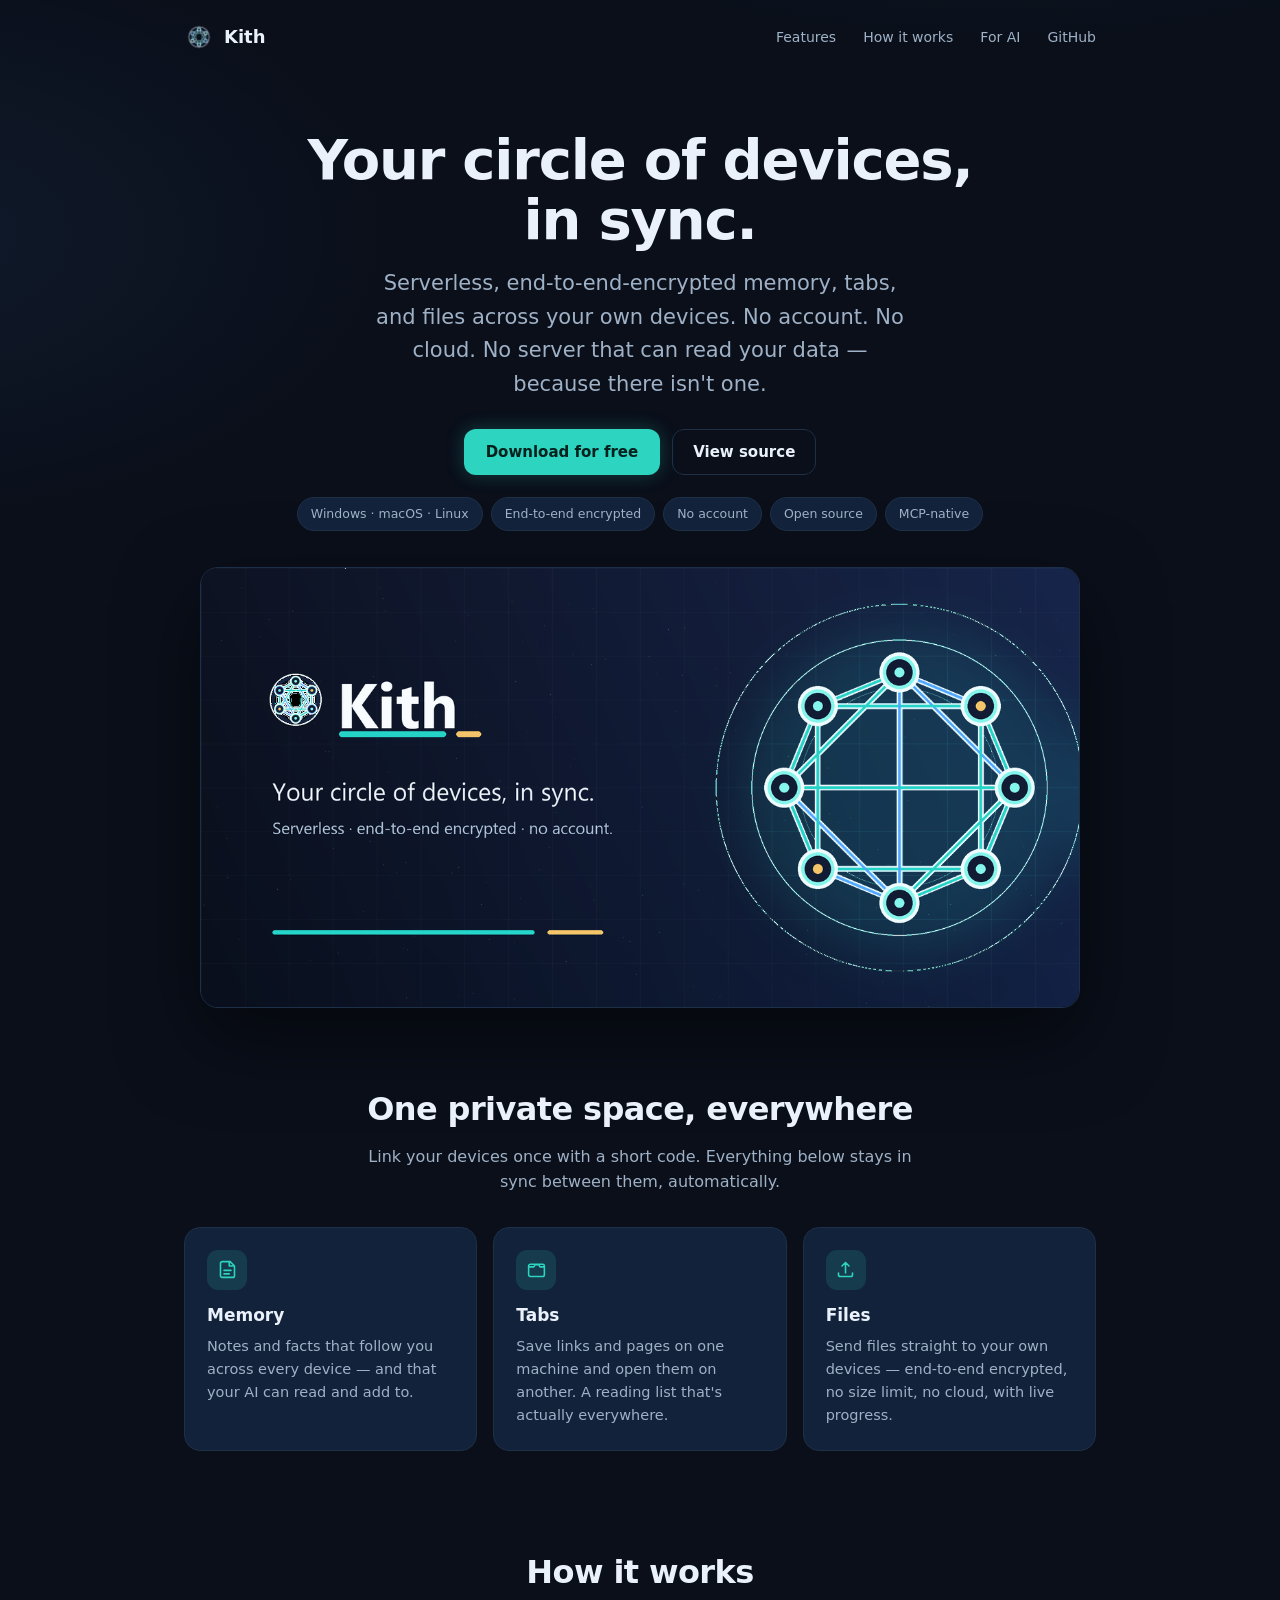
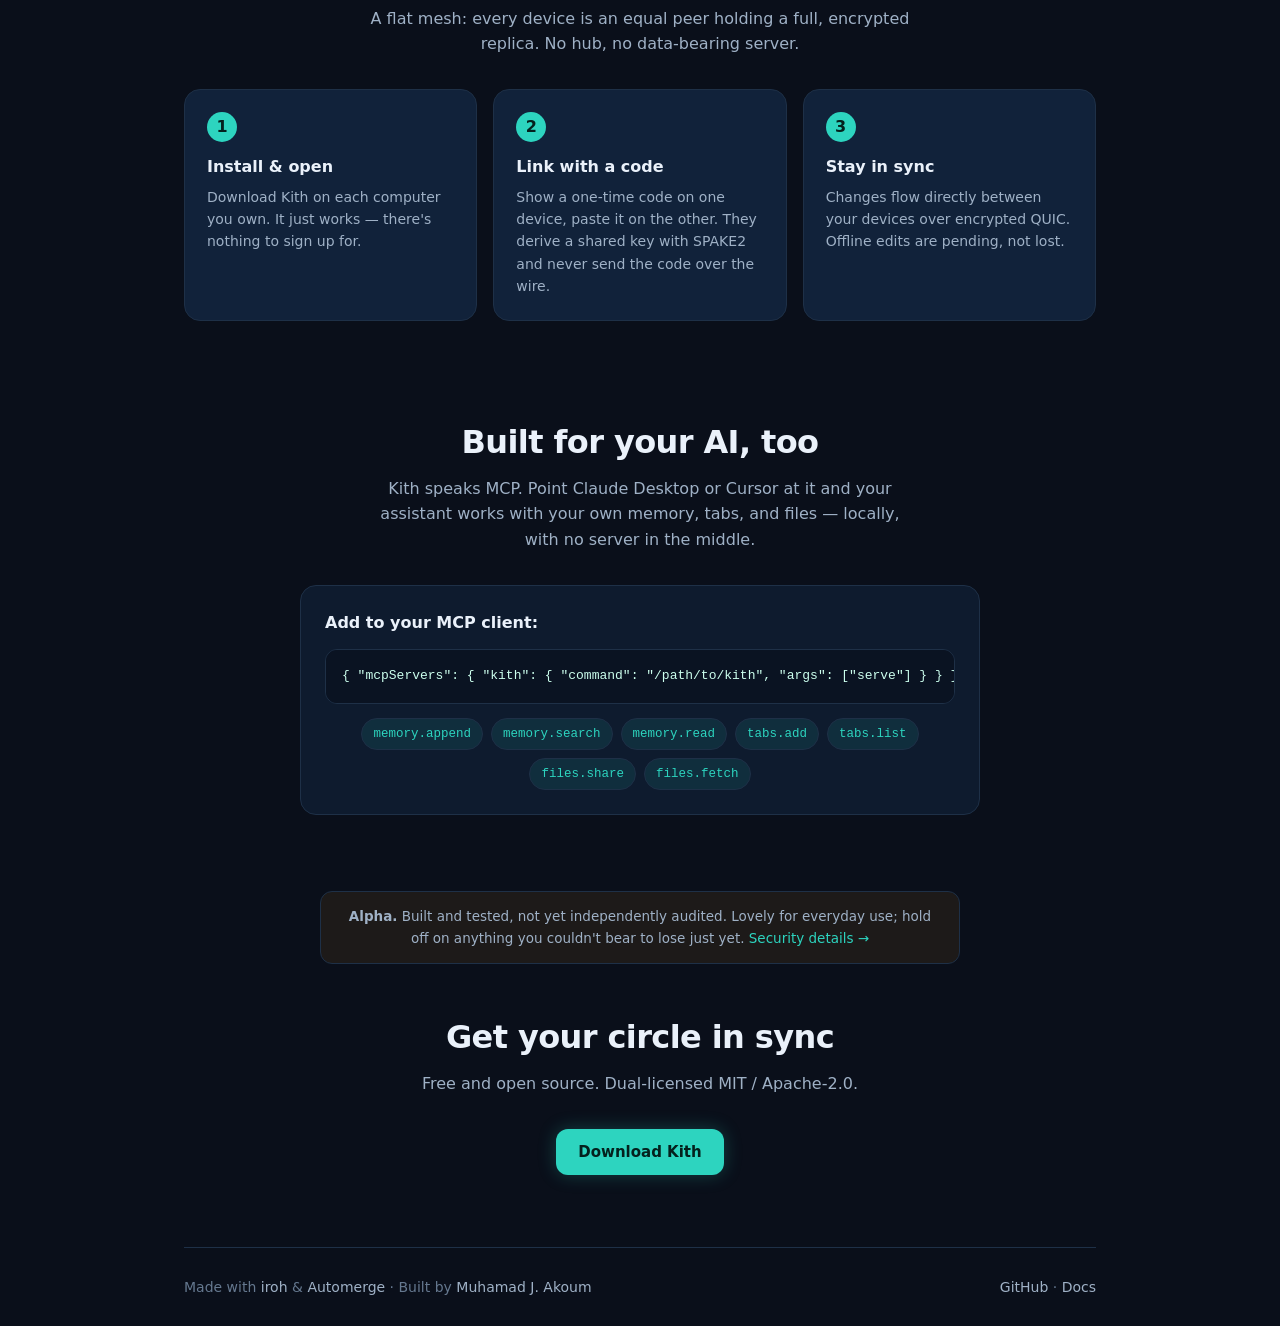
==== www/index.html @ ac0da2ce "Go-live hardening: desktop app, gated transfer, mutual pairing, unified MCP Close the go-live audit " ====
<!doctype html>
<html lang="en">
<head>
  <meta charset="utf-8" />
  <meta name="viewport" content="width=device-width, initial-scale=1" />
  <title>Kith — your circle of devices, in sync</title>
  <meta name="description" content="Serverless, end-to-end-encrypted, no-account sync for your own devices — memory, tabs, and files. No cloud, no server that can read your data. Your AI can use it too, over MCP. Windows, macOS, Linux." />
  <link rel="icon" href="icon.png" />
  <link rel="canonical" href="https://muhamadjawdatsalemalakoum.github.io/kith/" />
  <meta property="og:type" content="website" />
  <meta property="og:title" content="Kith — your circle of devices, in sync" />
  <meta property="og:description" content="Serverless, end-to-end-encrypted sync for your own devices — memory, tabs, and files. No account, no cloud. Your AI can use it too, over MCP." />
  <meta property="og:image" content="https://muhamadjawdatsalemalakoum.github.io/kith/og.png" />
  <meta property="og:url" content="https://muhamadjawdatsalemalakoum.github.io/kith/" />
  <meta name="twitter:card" content="summary_large_image" />
  <meta name="twitter:title" content="Kith — your circle of devices, in sync" />
  <meta name="twitter:description" content="Serverless, end-to-end-encrypted sync for your own devices — memory, tabs, and files. No account, no cloud." />
  <meta name="twitter:image" content="https://muhamadjawdatsalemalakoum.github.io/kith/og.png" />
  <script type="application/ld+json">
  {"@context":"https://schema.org","@type":"SoftwareApplication","name":"Kith","applicationCategory":"ProductivityApplication","operatingSystem":"Windows, macOS, Linux","offers":{"@type":"Offer","price":"0","priceCurrency":"USD"},"description":"Serverless, end-to-end-encrypted, no-account sync for your own devices — memory, tabs, and files.","downloadUrl":"https://github.com/muhamadjawdatsalemalakoum/kith/releases","author":{"@type":"Person","name":"Muhamad J. Akoum","url":"https://www.linkedin.com/in/akoum/"}}
  </script>
  <style>
    :root{
      --teal:#2DD4BF;--teal-press:#14B8A6;--amber:#F5A623;
      --canvas:#0A0F1A;--base:#0E1B2E;--surface:#11223A;--line:#1E3047;
      --text:#EAF1FA;--muted:#9FB1C6;--faint:#65788F;--on-teal:#04211d;
      --font:"Inter",-apple-system,"Segoe UI",Roboto,system-ui,sans-serif;
      --mono:"JetBrains Mono",ui-monospace,Consolas,monospace;
    }
    *{box-sizing:border-box}
    html{scroll-behavior:smooth}
    body{margin:0;font-family:var(--font);color:var(--text);line-height:1.6;
      background:
        radial-gradient(1100px 560px at 78% -10%, rgba(45,212,191,.12), transparent 60%),
        radial-gradient(900px 520px at -8% 8%, rgba(91,160,255,.08), transparent 55%),
        var(--canvas);
      -webkit-font-smoothing:antialiased}
    a{color:var(--teal);text-decoration:none}
    a:hover{text-decoration:underline}
    .wrap{max-width:960px;margin:0 auto;padding:0 24px}
    header{display:flex;align-items:center;justify-content:space-between;padding:22px 0}
    .brand{display:flex;align-items:center;gap:10px;font-weight:700;font-size:18px;color:var(--text)}
    .brand img{width:30px;height:30px}
    nav a{color:var(--muted);margin-left:22px;font-size:14px}
    .btn{display:inline-flex;align-items:center;gap:8px;height:46px;padding:0 22px;border-radius:12px;
      background:var(--teal);color:var(--on-teal);font-weight:650;font-size:15px;
      box-shadow:0 0 18px rgba(45,212,191,.25);transition:transform .15s,box-shadow .15s}
    .btn:hover{transform:translateY(-1px);box-shadow:0 0 26px rgba(45,212,191,.4);text-decoration:none}
    .btn-ghost{display:inline-flex;align-items:center;height:46px;padding:0 20px;border-radius:12px;
      border:1px solid var(--line);color:var(--text);font-weight:550;font-size:15px}
    .btn-ghost:hover{background:var(--surface);text-decoration:none}
    .hero{text-align:center;padding:56px 0 28px}
    .hero h1{font-size:clamp(34px,6vw,56px);line-height:1.08;letter-spacing:-1.2px;margin:0 0 16px;font-weight:750}
    .hero p.lead{font-size:clamp(17px,2.4vw,21px);color:var(--muted);max-width:40ch;margin:0 auto 28px}
    .cta{display:flex;gap:12px;justify-content:center;flex-wrap:wrap}
    .pills{display:flex;gap:8px;justify-content:center;flex-wrap:wrap;margin-top:22px}
    .pill{font-size:12.5px;color:var(--muted);background:var(--surface);border:1px solid var(--line);
      border-radius:999px;padding:6px 13px}
    .shot{max-width:880px;margin:36px auto 0;border:1px solid var(--line);border-radius:18px;display:block;width:100%;
      box-shadow:0 30px 80px rgba(0,0,0,.5)}
    section{padding:48px 0}
    h2{font-size:clamp(24px,3.6vw,32px);letter-spacing:-.6px;margin:0 0 8px;text-align:center}
    .sub{color:var(--muted);text-align:center;max-width:54ch;margin:0 auto 32px}
    .grid{display:grid;grid-template-columns:repeat(3,1fr);gap:16px}
    @media(max-width:760px){.grid{grid-template-columns:1fr}}
    .card{background:var(--surface);border:1px solid var(--line);border-radius:16px;padding:22px}
    .card .ic{width:40px;height:40px;border-radius:11px;display:flex;align-items:center;justify-content:center;
      background:rgba(45,212,191,.14);color:var(--teal);margin-bottom:12px}
    .card h3{margin:0 0 6px;font-size:17px}
    .card p{margin:0;color:var(--muted);font-size:14.5px}
    .steps{display:grid;grid-template-columns:repeat(3,1fr);gap:16px;counter-reset:step}
    @media(max-width:760px){.steps{grid-template-columns:1fr}}
    .step{background:var(--surface);border:1px solid var(--line);border-radius:16px;padding:22px}
    .step::before{counter-increment:step;content:counter(step);display:flex;align-items:center;justify-content:center;
      width:30px;height:30px;border-radius:999px;background:var(--teal);color:var(--on-teal);font-weight:700;margin-bottom:12px}
    .step h3{margin:0 0 6px;font-size:16px}
    .step p{margin:0;color:var(--muted);font-size:14px}
    .mcp{background:var(--base);border:1px solid var(--line);border-radius:16px;padding:24px;max-width:680px;margin:0 auto}
    pre{background:#0A1322;border:1px solid var(--line);border-radius:12px;padding:16px;overflow:auto;
      font-family:var(--mono);font-size:13px;color:#cfe;margin:14px 0 0}
    .tools{display:flex;flex-wrap:wrap;gap:8px;justify-content:center;margin-top:14px}
    .tool{font-family:var(--mono);font-size:12.5px;color:var(--teal);background:rgba(45,212,191,.1);
      border:1px solid var(--line);border-radius:999px;padding:5px 11px}
    .note{max-width:640px;margin:28px auto 0;color:var(--muted);font-size:13.5px;text-align:center;
      background:rgba(245,166,35,.08);border:1px solid var(--line);border-radius:12px;padding:14px 18px}
    footer{border-top:1px solid var(--line);margin-top:24px;padding:28px 0;color:var(--faint);font-size:14px;
      display:flex;justify-content:space-between;flex-wrap:wrap;gap:12px}
    footer a{color:var(--muted)}
  </style>
</head>
<body>
  <div class="wrap">
    <header>
      <span class="brand"><img src="icon.png" alt="" /> Kith</span>
      <nav>
        <a href="#features">Features</a>
        <a href="#how">How it works</a>
        <a href="#ai">For AI</a>
        <a href="https://github.com/muhamadjawdatsalemalakoum/kith">GitHub</a>
      </nav>
    </header>

    <div class="hero">
      <h1>Your circle of devices, in&nbsp;sync.</h1>
      <p class="lead">Serverless, end-to-end-encrypted memory, tabs, and files across your own devices. No account. No cloud. No server that can read your data — because there isn't one.</p>
      <div class="cta">
        <a class="btn" href="https://github.com/muhamadjawdatsalemalakoum/kith/releases">Download for free</a>
        <a class="btn-ghost" href="https://github.com/muhamadjawdatsalemalakoum/kith">View source</a>
      </div>
      <div class="pills">
        <span class="pill">Windows · macOS · Linux</span>
        <span class="pill">End-to-end encrypted</span>
        <span class="pill">No account</span>
        <span class="pill">Open source</span>
        <span class="pill">MCP-native</span>
      </div>
      <img class="shot" src="og.png" alt="Kith" />
    </div>

    <section id="features">
      <h2>One private space, everywhere</h2>
      <p class="sub">Link your devices once with a short code. Everything below stays in sync between them, automatically.</p>
      <div class="grid">
        <div class="card">
          <div class="ic"><svg width="21" height="21" viewBox="0 0 24 24" fill="none" stroke="currentColor" stroke-width="1.8" stroke-linecap="round" stroke-linejoin="round"><path d="M4 5a2 2 0 0 1 2-2h9l5 5v11a2 2 0 0 1-2 2H6a2 2 0 0 1-2-2Z"/><path d="M14 3v5h5M8 13h8M8 17h6"/></svg></div>
          <h3>Memory</h3>
          <p>Notes and facts that follow you across every device — and that your AI can read and add to.</p>
        </div>
        <div class="card">
          <div class="ic"><svg width="21" height="21" viewBox="0 0 24 24" fill="none" stroke="currentColor" stroke-width="1.8" stroke-linecap="round" stroke-linejoin="round"><rect x="3" y="6" width="18" height="14" rx="2"/><path d="M3 9h6l1.5-2.5h4L16 9h5"/></svg></div>
          <h3>Tabs</h3>
          <p>Save links and pages on one machine and open them on another. A reading list that's actually everywhere.</p>
        </div>
        <div class="card">
          <div class="ic"><svg width="21" height="21" viewBox="0 0 24 24" fill="none" stroke="currentColor" stroke-width="1.8" stroke-linecap="round" stroke-linejoin="round"><path d="M12 16V4M8 8l4-4 4 4"/><path d="M4 16v2a2 2 0 0 0 2 2h12a2 2 0 0 0 2-2v-2"/></svg></div>
          <h3>Files</h3>
          <p>Send files straight to your own devices — end-to-end encrypted, no size limit, no cloud, with live progress.</p>
        </div>
      </div>
    </section>

    <section id="how">
      <h2>How it works</h2>
      <p class="sub">A flat mesh: every device is an equal peer holding a full, encrypted replica. No hub, no data-bearing server.</p>
      <div class="steps">
        <div class="step"><h3>Install &amp; open</h3><p>Download Kith on each computer you own. It just works — there's nothing to sign up for.</p></div>
        <div class="step"><h3>Link with a code</h3><p>Show a one-time code on one device, paste it on the other. They derive a shared key with SPAKE2 and never send the code over the wire.</p></div>
        <div class="step"><h3>Stay in sync</h3><p>Changes flow directly between your devices over encrypted QUIC. Offline edits are pending, not lost.</p></div>
      </div>
    </section>

    <section id="ai">
      <h2>Built for your AI, too</h2>
      <p class="sub">Kith speaks MCP. Point Claude Desktop or Cursor at it and your assistant works with your own memory, tabs, and files — locally, with no server in the middle.</p>
      <div class="mcp">
        <strong>Add to your MCP client:</strong>
        <pre>{ "mcpServers": { "kith": { "command": "/path/to/kith", "args": ["serve"] } } }</pre>
        <div class="tools">
          <span class="tool">memory.append</span><span class="tool">memory.search</span><span class="tool">memory.read</span>
          <span class="tool">tabs.add</span><span class="tool">tabs.list</span>
          <span class="tool">files.share</span><span class="tool">files.fetch</span>
        </div>
      </div>
    </section>

    <p class="note"><strong>Alpha.</strong> Built and tested, not yet independently audited. Lovely for everyday use; hold off on anything you couldn't bear to lose just yet. <a href="https://github.com/muhamadjawdatsalemalakoum/kith/blob/main/SECURITY.md">Security details →</a></p>

    <section style="text-align:center">
      <h2>Get your circle in sync</h2>
      <p class="sub">Free and open source. Dual-licensed MIT / Apache-2.0.</p>
      <a class="btn" href="https://github.com/muhamadjawdatsalemalakoum/kith/releases">Download Kith</a>
    </section>

    <footer>
      <span>Made with <a href="https://www.iroh.computer/" rel="noopener">iroh</a> &amp; <a href="https://automerge.org" rel="noopener">Automerge</a> · Built by <a href="https://www.linkedin.com/in/akoum/" rel="noopener">Muhamad J. Akoum</a></span>
      <span><a href="https://github.com/muhamadjawdatsalemalakoum/kith">GitHub</a> · <a href="https://github.com/muhamadjawdatsalemalakoum/kith#readme">Docs</a></span>
    </footer>
  </div>
</body>
</html>
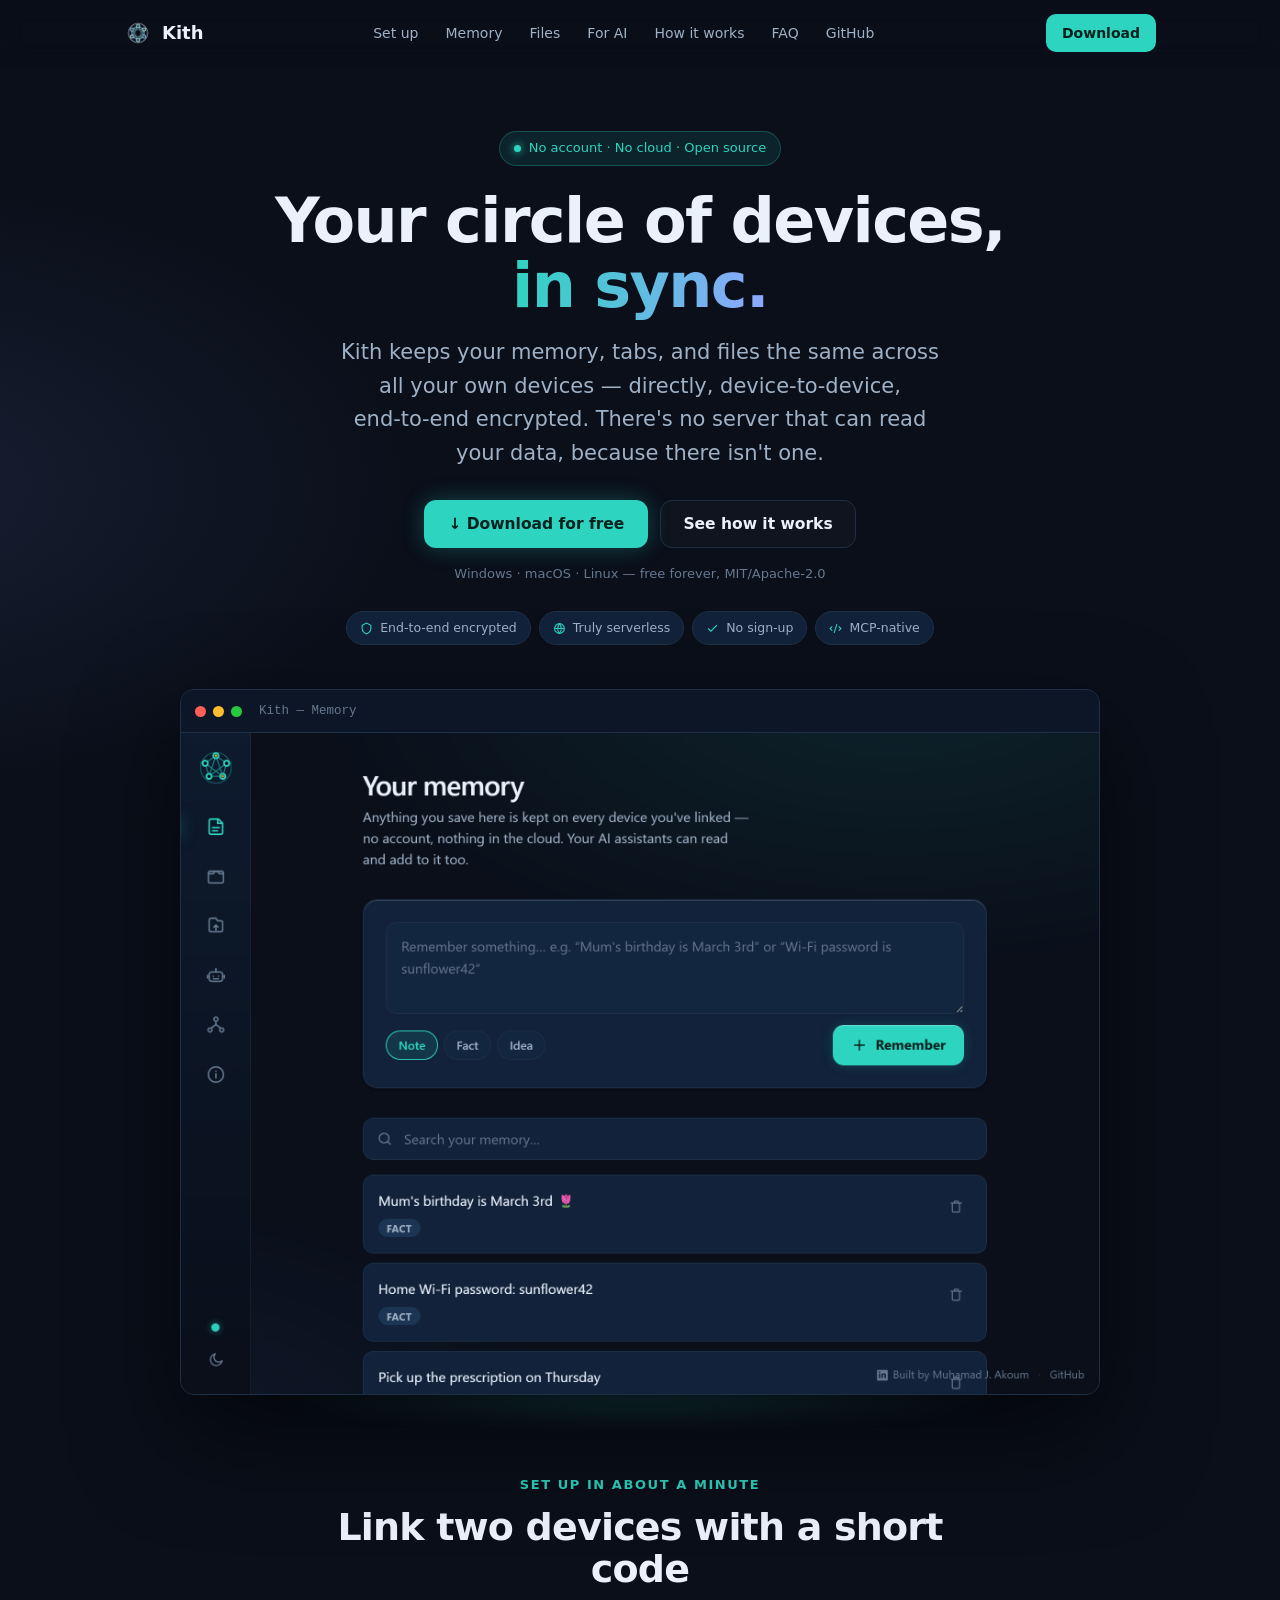
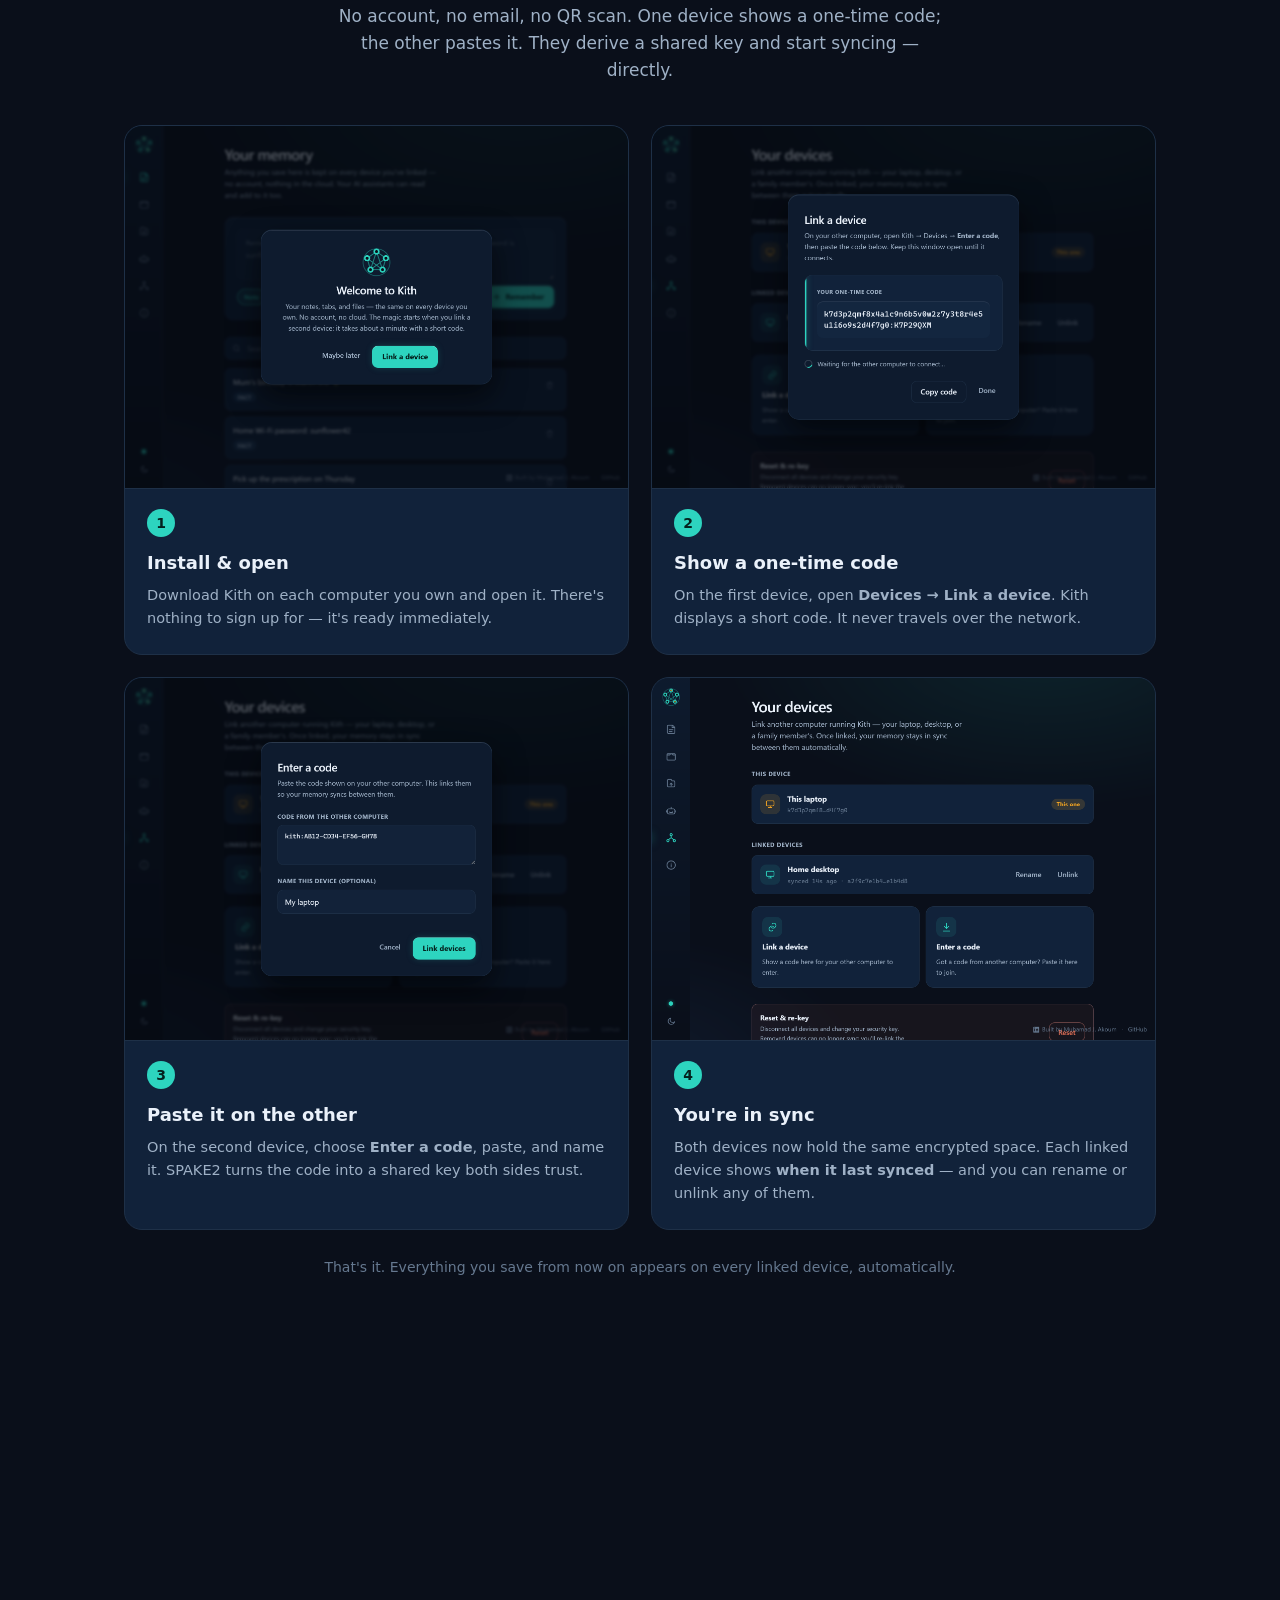
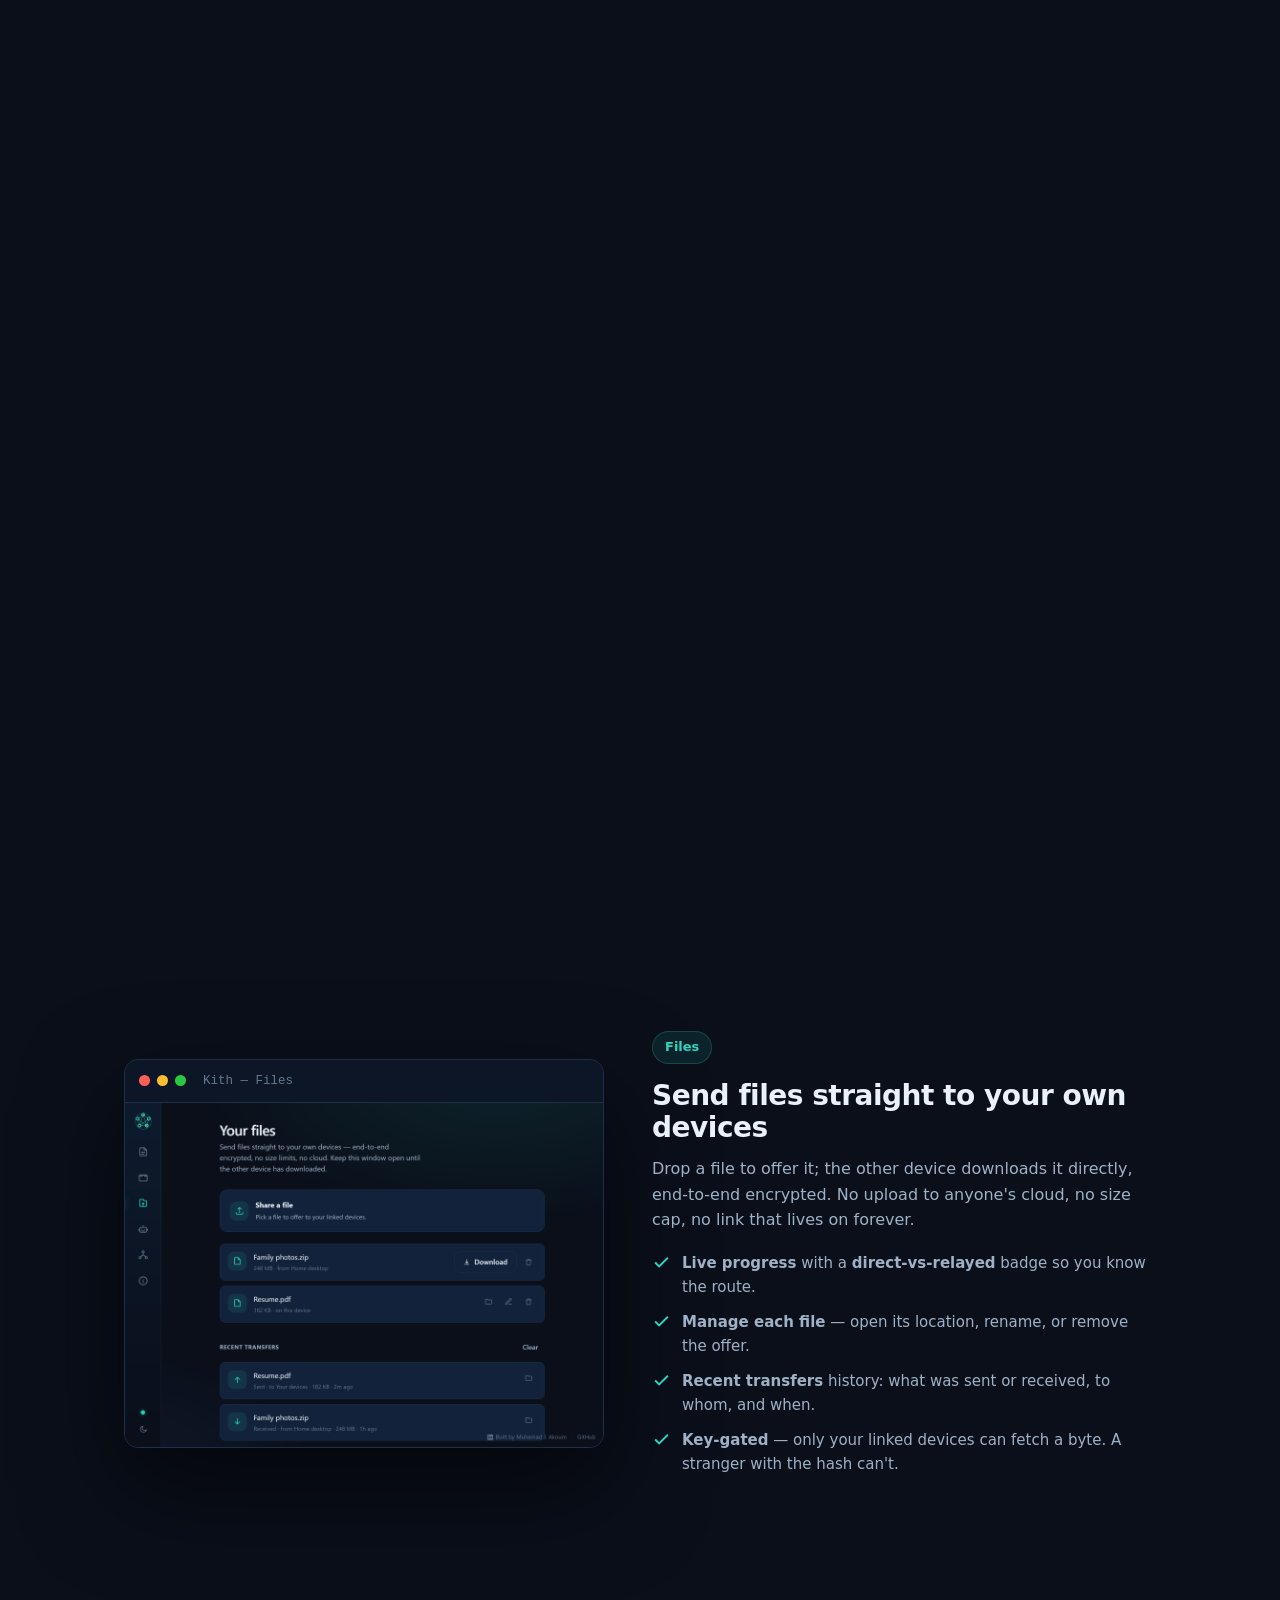
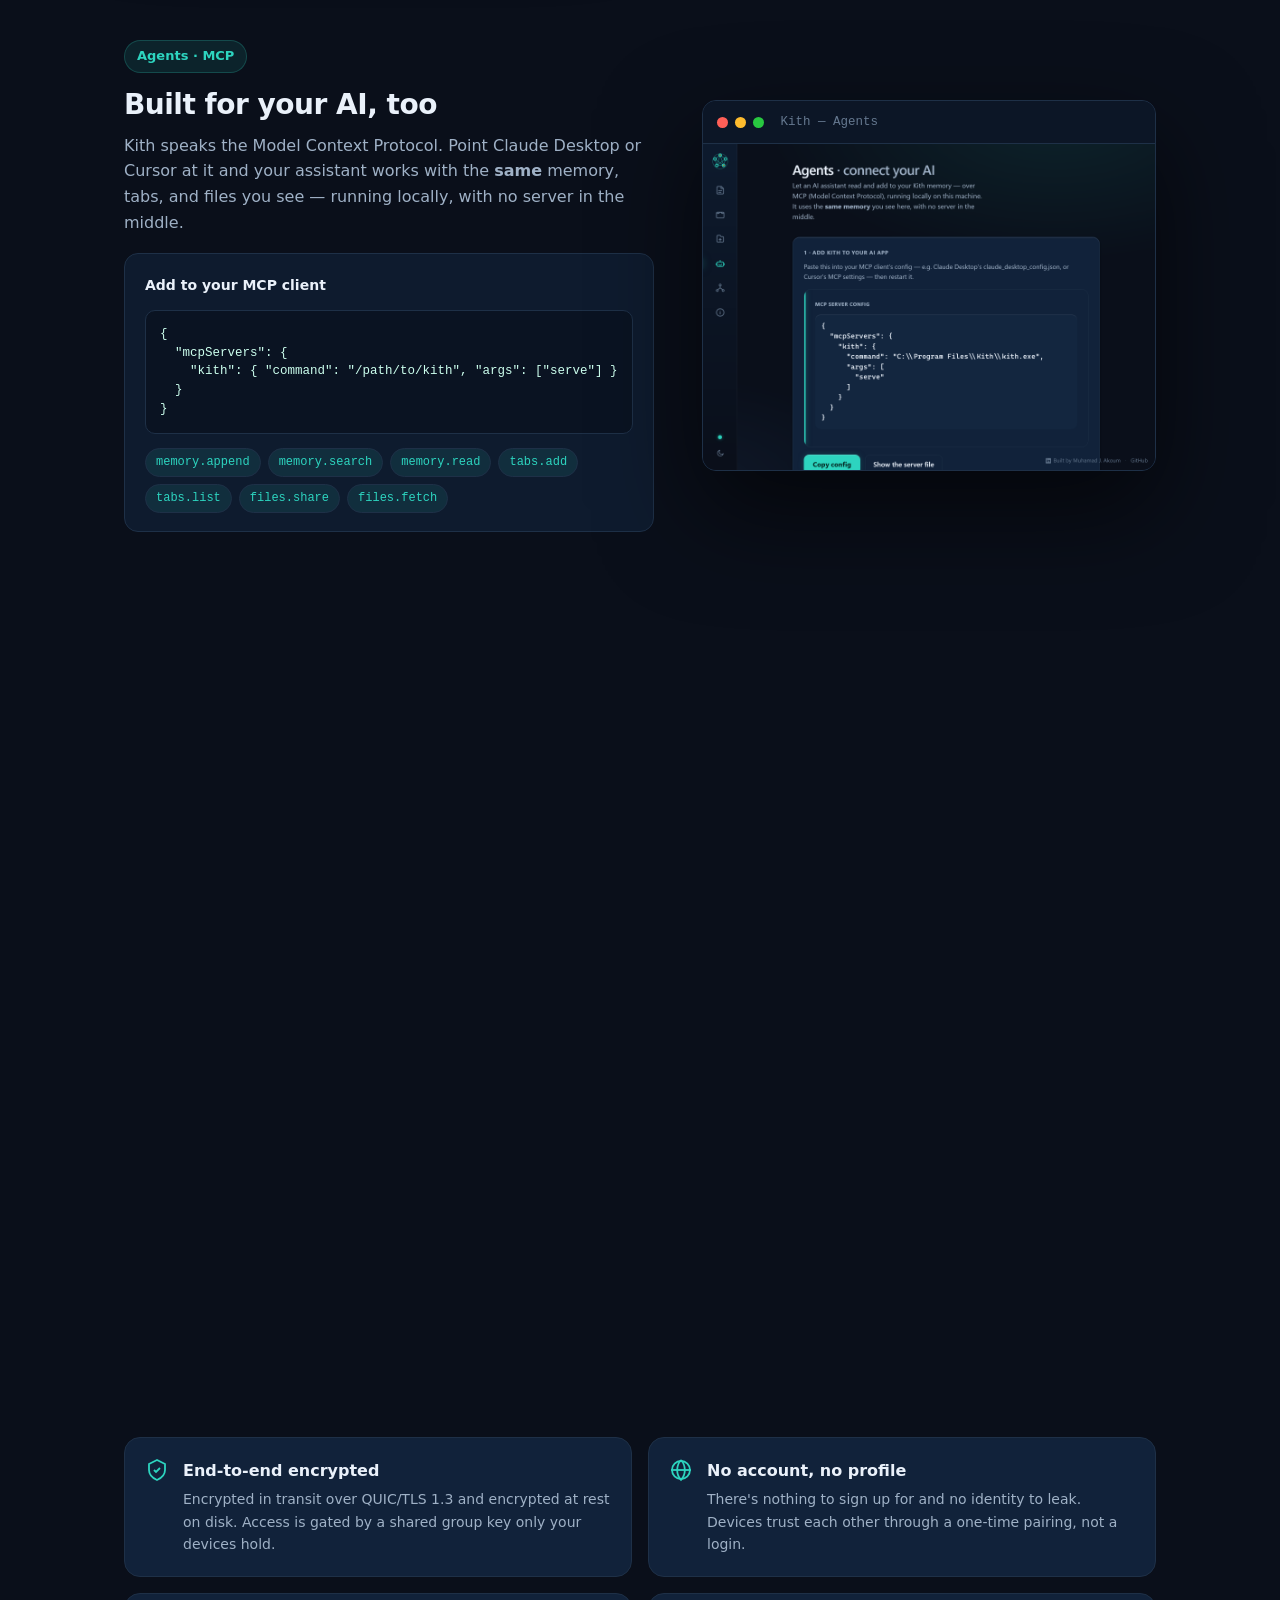
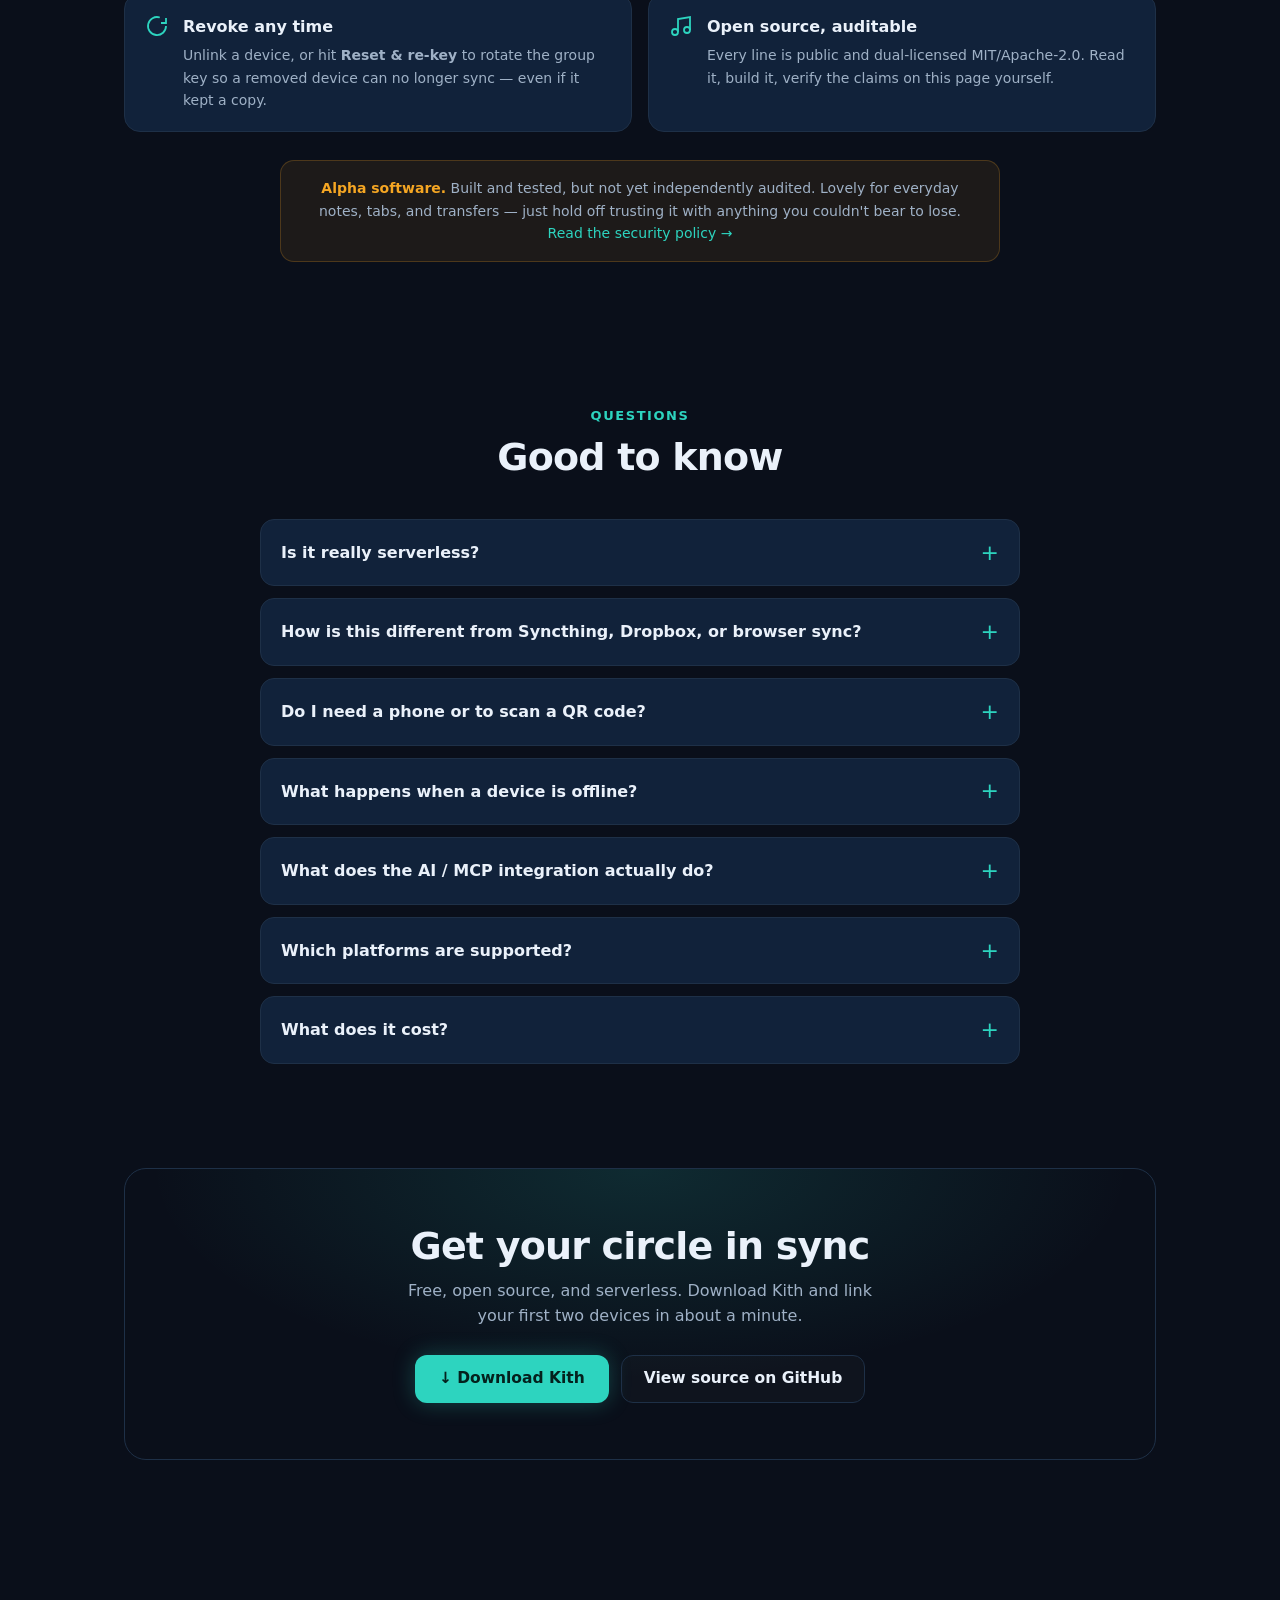
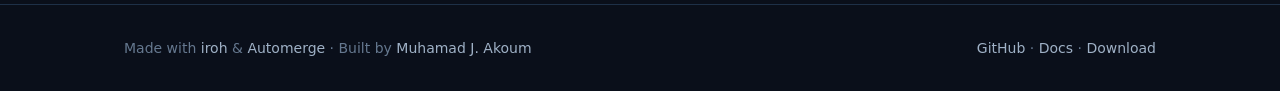
==== commit 59f2ee36: "Rebuild landing page: real app screenshots, full linking journey, per-feature deep dives, security +" ====
--- a/www/index.html
+++ b/www/index.html
@@ -21,160 +21,409 @@
   </script>
   <style>
     :root{
-      --teal:#2DD4BF;--teal-press:#14B8A6;--amber:#F5A623;
-      --canvas:#0A0F1A;--base:#0E1B2E;--surface:#11223A;--line:#1E3047;
+      --teal:#2DD4BF;--teal-press:#14B8A6;--amber:#F5A623;--violet:#8FA7FF;
+      --canvas:#0A0F1A;--base:#0E1B2E;--surface:#11223A;--surface2:#16293f;--line:#1E3047;
       --text:#EAF1FA;--muted:#9FB1C6;--faint:#65788F;--on-teal:#04211d;
       --font:"Inter",-apple-system,"Segoe UI",Roboto,system-ui,sans-serif;
       --mono:"JetBrains Mono",ui-monospace,Consolas,monospace;
+      --maxw:1080px;
     }
     *{box-sizing:border-box}
     html{scroll-behavior:smooth}
     body{margin:0;font-family:var(--font);color:var(--text);line-height:1.6;
       background:
-        radial-gradient(1100px 560px at 78% -10%, rgba(45,212,191,.12), transparent 60%),
-        radial-gradient(900px 520px at -8% 8%, rgba(91,160,255,.08), transparent 55%),
+        radial-gradient(1200px 600px at 78% -12%, rgba(45,212,191,.13), transparent 60%),
+        radial-gradient(1000px 560px at -10% 6%, rgba(143,167,255,.10), transparent 55%),
         var(--canvas);
       -webkit-font-smoothing:antialiased}
     a{color:var(--teal);text-decoration:none}
     a:hover{text-decoration:underline}
-    .wrap{max-width:960px;margin:0 auto;padding:0 24px}
-    header{display:flex;align-items:center;justify-content:space-between;padding:22px 0}
+    .wrap{max-width:var(--maxw);margin:0 auto;padding:0 24px}
+
+    /* ---------- header ---------- */
+    header.site{position:sticky;top:0;z-index:40;backdrop-filter:blur(12px);
+      background:rgba(10,15,26,.72);border-bottom:1px solid transparent;transition:border-color .2s}
+    header.site.scrolled{border-bottom-color:var(--line)}
+    .nav-inner{display:flex;align-items:center;justify-content:space-between;padding:14px 0;max-width:var(--maxw);margin:0 auto;padding-left:24px;padding-right:24px}
     .brand{display:flex;align-items:center;gap:10px;font-weight:700;font-size:18px;color:var(--text)}
-    .brand img{width:30px;height:30px}
-    nav a{color:var(--muted);margin-left:22px;font-size:14px}
-    .btn{display:inline-flex;align-items:center;gap:8px;height:46px;padding:0 22px;border-radius:12px;
-      background:var(--teal);color:var(--on-teal);font-weight:650;font-size:15px;
-      box-shadow:0 0 18px rgba(45,212,191,.25);transition:transform .15s,box-shadow .15s}
-    .btn:hover{transform:translateY(-1px);box-shadow:0 0 26px rgba(45,212,191,.4);text-decoration:none}
-    .btn-ghost{display:inline-flex;align-items:center;height:46px;padding:0 20px;border-radius:12px;
-      border:1px solid var(--line);color:var(--text);font-weight:550;font-size:15px}
-    .btn-ghost:hover{background:var(--surface);text-decoration:none}
-    .hero{text-align:center;padding:56px 0 28px}
-    .hero h1{font-size:clamp(34px,6vw,56px);line-height:1.08;letter-spacing:-1.2px;margin:0 0 16px;font-weight:750}
-    .hero p.lead{font-size:clamp(17px,2.4vw,21px);color:var(--muted);max-width:40ch;margin:0 auto 28px}
+    .brand img{width:28px;height:28px}
+    nav.links a{color:var(--muted);margin-left:22px;font-size:14px}
+    nav.links a:hover{color:var(--text);text-decoration:none}
+    .nav-cta{display:inline-flex;align-items:center;height:38px;padding:0 16px;border-radius:10px;
+      background:var(--teal);color:var(--on-teal);font-weight:650;font-size:14px;margin-left:24px}
+    .nav-cta:hover{text-decoration:none;background:var(--teal-press)}
+    @media(max-width:680px){nav.links{display:none}}
+
+    /* ---------- buttons ---------- */
+    .btn{display:inline-flex;align-items:center;gap:8px;height:48px;padding:0 24px;border-radius:12px;
+      background:var(--teal);color:var(--on-teal);font-weight:650;font-size:15.5px;
+      box-shadow:0 0 22px rgba(45,212,191,.28);transition:transform .15s,box-shadow .15s,background .15s}
+    .btn:hover{transform:translateY(-1px);box-shadow:0 0 32px rgba(45,212,191,.45);text-decoration:none;background:var(--teal-press)}
+    .btn-ghost{display:inline-flex;align-items:center;gap:8px;height:48px;padding:0 22px;border-radius:12px;
+      border:1px solid var(--line);color:var(--text);font-weight:550;font-size:15.5px;background:rgba(255,255,255,.02)}
+    .btn-ghost:hover{background:var(--surface);text-decoration:none;border-color:#2b425e}
+
+    /* ---------- hero ---------- */
+    .hero{text-align:center;padding:64px 0 8px}
+    .eyebrow{display:inline-flex;align-items:center;gap:8px;font-size:13px;color:var(--teal);
+      background:rgba(45,212,191,.1);border:1px solid rgba(45,212,191,.25);border-radius:999px;padding:6px 14px;margin-bottom:22px}
+    .eyebrow .dot{width:7px;height:7px;border-radius:50%;background:var(--teal);box-shadow:0 0 8px var(--teal)}
+    .hero h1{font-size:clamp(36px,6.4vw,62px);line-height:1.05;letter-spacing:-1.6px;margin:0 0 18px;font-weight:780}
+    .hero h1 .grad{background:linear-gradient(100deg,var(--teal),var(--violet));-webkit-background-clip:text;background-clip:text;color:transparent}
+    .hero p.lead{font-size:clamp(17px,2.4vw,21px);color:var(--muted);max-width:46ch;margin:0 auto 30px}
     .cta{display:flex;gap:12px;justify-content:center;flex-wrap:wrap}
-    .pills{display:flex;gap:8px;justify-content:center;flex-wrap:wrap;margin-top:22px}
+    .micro{margin-top:16px;font-size:13px;color:var(--faint)}
+    .pills{display:flex;gap:8px;justify-content:center;flex-wrap:wrap;margin-top:26px}
     .pill{font-size:12.5px;color:var(--muted);background:var(--surface);border:1px solid var(--line);
-      border-radius:999px;padding:6px 13px}
-    .shot{max-width:880px;margin:36px auto 0;border:1px solid var(--line);border-radius:18px;display:block;width:100%;
-      box-shadow:0 30px 80px rgba(0,0,0,.5)}
-    section{padding:48px 0}
-    h2{font-size:clamp(24px,3.6vw,32px);letter-spacing:-.6px;margin:0 0 8px;text-align:center}
-    .sub{color:var(--muted);text-align:center;max-width:54ch;margin:0 auto 32px}
-    .grid{display:grid;grid-template-columns:repeat(3,1fr);gap:16px}
-    @media(max-width:760px){.grid{grid-template-columns:1fr}}
-    .card{background:var(--surface);border:1px solid var(--line);border-radius:16px;padding:22px}
-    .card .ic{width:40px;height:40px;border-radius:11px;display:flex;align-items:center;justify-content:center;
-      background:rgba(45,212,191,.14);color:var(--teal);margin-bottom:12px}
-    .card h3{margin:0 0 6px;font-size:17px}
-    .card p{margin:0;color:var(--muted);font-size:14.5px}
-    .steps{display:grid;grid-template-columns:repeat(3,1fr);gap:16px;counter-reset:step}
-    @media(max-width:760px){.steps{grid-template-columns:1fr}}
-    .step{background:var(--surface);border:1px solid var(--line);border-radius:16px;padding:22px}
-    .step::before{counter-increment:step;content:counter(step);display:flex;align-items:center;justify-content:center;
-      width:30px;height:30px;border-radius:999px;background:var(--teal);color:var(--on-teal);font-weight:700;margin-bottom:12px}
-    .step h3{margin:0 0 6px;font-size:16px}
-    .step p{margin:0;color:var(--muted);font-size:14px}
-    .mcp{background:var(--base);border:1px solid var(--line);border-radius:16px;padding:24px;max-width:680px;margin:0 auto}
-    pre{background:#0A1322;border:1px solid var(--line);border-radius:12px;padding:16px;overflow:auto;
-      font-family:var(--mono);font-size:13px;color:#cfe;margin:14px 0 0}
-    .tools{display:flex;flex-wrap:wrap;gap:8px;justify-content:center;margin-top:14px}
-    .tool{font-family:var(--mono);font-size:12.5px;color:var(--teal);background:rgba(45,212,191,.1);
-      border:1px solid var(--line);border-radius:999px;padding:5px 11px}
-    .note{max-width:640px;margin:28px auto 0;color:var(--muted);font-size:13.5px;text-align:center;
-      background:rgba(245,166,35,.08);border:1px solid var(--line);border-radius:12px;padding:14px 18px}
-    footer{border-top:1px solid var(--line);margin-top:24px;padding:28px 0;color:var(--faint);font-size:14px;
-      display:flex;justify-content:space-between;flex-wrap:wrap;gap:12px}
-    footer a{color:var(--muted)}
+      border-radius:999px;padding:6px 13px;display:inline-flex;align-items:center;gap:7px}
+    .pill svg{width:13px;height:13px;color:var(--teal)}
+
+    /* ---------- window frame for screenshots ---------- */
+    .window{border:1px solid var(--line);border-radius:14px;overflow:hidden;background:var(--base);
+      box-shadow:0 40px 100px rgba(0,0,0,.6);}
+    .titlebar{display:flex;align-items:center;gap:7px;padding:11px 14px;background:#0c1626;border-bottom:1px solid var(--line)}
+    .titlebar .d{width:11px;height:11px;border-radius:50%}
+    .titlebar .d.r{background:#ff5f57}.titlebar .d.y{background:#febc2e}.titlebar .d.g{background:#28c840}
+    .titlebar .t{margin-left:10px;font-size:12.5px;color:var(--faint);font-family:var(--mono)}
+    .window img{display:block;width:100%;height:auto}
+    .hero-shot{max-width:920px;margin:44px auto 0;position:relative}
+    .hero-shot::after{content:"";position:absolute;inset:auto 8% -34px 8%;height:60px;border-radius:50%;
+      background:radial-gradient(closest-side,rgba(45,212,191,.22),transparent);filter:blur(8px);z-index:-1}
+
+    /* ---------- generic section ---------- */
+    section{padding:72px 0}
+    .sec-head{text-align:center;max-width:60ch;margin:0 auto 40px}
+    .sec-head .kicker{font-size:13px;font-weight:650;letter-spacing:.12em;text-transform:uppercase;color:var(--teal);margin-bottom:10px}
+    h2{font-size:clamp(26px,4vw,38px);letter-spacing:-.8px;margin:0 0 12px;line-height:1.12}
+    .sec-head p{color:var(--muted);font-size:17px;margin:0}
+
+    /* ---------- journey ---------- */
+    .journey{display:grid;grid-template-columns:repeat(2,1fr);gap:22px}
+    @media(max-width:760px){.journey{grid-template-columns:1fr}}
+    .jstep{background:var(--surface);border:1px solid var(--line);border-radius:18px;overflow:hidden;display:flex;flex-direction:column}
+    .jstep .jimg{border-bottom:1px solid var(--line);background:var(--base)}
+    .jstep .jimg img{display:block;width:100%;height:auto}
+    .jstep .jbody{padding:20px 22px 24px}
+    .jnum{display:inline-flex;align-items:center;justify-content:center;width:28px;height:28px;border-radius:999px;
+      background:var(--teal);color:var(--on-teal);font-weight:750;font-size:14px;margin-bottom:12px}
+    .jstep h3{margin:0 0 6px;font-size:18px}
+    .jstep p{margin:0;color:var(--muted);font-size:14.5px}
+    .jnote{text-align:center;color:var(--faint);font-size:14px;margin-top:26px}
+
+    /* ---------- feature rows ---------- */
+    .feature{display:grid;grid-template-columns:1fr 1.05fr;gap:48px;align-items:center;padding:34px 0}
+    .feature.reverse .feature-media{order:2}
+    @media(max-width:840px){.feature{grid-template-columns:1fr;gap:26px}.feature.reverse .feature-media{order:0}}
+    .feature-copy .tag{display:inline-flex;align-items:center;gap:8px;font-size:13px;font-weight:600;color:var(--teal);
+      background:rgba(45,212,191,.1);border:1px solid rgba(45,212,191,.22);border-radius:999px;padding:5px 12px;margin-bottom:16px}
+    .feature-copy h3{font-size:clamp(22px,3vw,28px);letter-spacing:-.5px;margin:0 0 12px;line-height:1.15}
+    .feature-copy>p{color:var(--muted);font-size:16px;margin:0 0 18px}
+    .checks{list-style:none;padding:0;margin:0;display:grid;gap:11px}
+    .checks li{display:flex;gap:11px;align-items:flex-start;font-size:15px;color:var(--text)}
+    .checks li svg{flex:none;width:19px;height:19px;color:var(--teal);margin-top:2px}
+    .checks li b{font-weight:600}
+    .checks li span{color:var(--muted)}
+
+    /* ---------- AI / mcp ---------- */
+    .mcp{background:var(--base);border:1px solid var(--line);border-radius:14px;padding:18px 20px}
+    .mcp strong{font-size:14px}
+    pre{background:#0A1322;border:1px solid var(--line);border-radius:10px;padding:14px;overflow:auto;
+      font-family:var(--mono);font-size:12.5px;color:#cfe;margin:12px 0 0;line-height:1.5}
+    .tools{display:flex;flex-wrap:wrap;gap:7px;margin-top:14px}
+    .tool{font-family:var(--mono);font-size:12px;color:var(--teal);background:rgba(45,212,191,.1);
+      border:1px solid var(--line);border-radius:999px;padding:4px 10px}
+
+    /* ---------- how it works (tech) ---------- */
+    .tech{display:grid;grid-template-columns:repeat(3,1fr);gap:16px}
+    @media(max-width:760px){.tech{grid-template-columns:1fr}}
+    .tcard{background:var(--surface);border:1px solid var(--line);border-radius:16px;padding:24px}
+    .tcard .ic{width:42px;height:42px;border-radius:12px;display:flex;align-items:center;justify-content:center;
+      background:rgba(45,212,191,.13);color:var(--teal);margin-bottom:14px}
+    .tcard h3{margin:0 0 7px;font-size:17px}
+    .tcard p{margin:0;color:var(--muted);font-size:14.5px}
+    .tcard code{font-family:var(--mono);font-size:12.5px;color:var(--violet)}
+
+    /* ---------- security ---------- */
+    .sec-grid{display:grid;grid-template-columns:repeat(2,1fr);gap:16px}
+    @media(max-width:680px){.sec-grid{grid-template-columns:1fr}}
+    .scard{display:flex;gap:14px;background:var(--surface);border:1px solid var(--line);border-radius:16px;padding:20px}
+    .scard svg{flex:none;width:24px;height:24px;color:var(--teal)}
+    .scard h3{margin:0 0 5px;font-size:16px}
+    .scard p{margin:0;color:var(--muted);font-size:14px}
+
+    /* ---------- faq ---------- */
+    .faq{max-width:760px;margin:0 auto;display:grid;gap:12px}
+    details{background:var(--surface);border:1px solid var(--line);border-radius:14px;padding:4px 20px;transition:border-color .2s}
+    details[open]{border-color:#2b425e}
+    summary{cursor:pointer;list-style:none;padding:16px 0;font-weight:600;font-size:16px;display:flex;justify-content:space-between;align-items:center}
+    summary::-webkit-details-marker{display:none}
+    summary::after{content:"+";color:var(--teal);font-size:22px;font-weight:400;line-height:1;transition:transform .2s}
+    details[open] summary::after{transform:rotate(45deg)}
+    details p{margin:0 0 18px;color:var(--muted);font-size:15px}
+
+    /* ---------- alpha note ---------- */
+    .note{max-width:720px;margin:0 auto;color:var(--muted);font-size:14px;text-align:center;
+      background:rgba(245,166,35,.08);border:1px solid rgba(245,166,35,.22);border-radius:14px;padding:16px 20px}
+    .note b{color:var(--amber)}
+
+    /* ---------- final cta ---------- */
+    .final{text-align:center;background:
+        radial-gradient(700px 300px at 50% 0%, rgba(45,212,191,.14), transparent 70%);
+      border:1px solid var(--line);border-radius:22px;padding:56px 24px;margin-top:8px}
+    .final h2{margin-bottom:10px}
+    .final p{color:var(--muted);margin:0 auto 26px;max-width:48ch}
+
+    /* ---------- footer ---------- */
+    footer.site{border-top:1px solid var(--line);margin-top:72px;padding:32px 0;color:var(--faint);font-size:14px}
+    .foot-inner{display:flex;justify-content:space-between;flex-wrap:wrap;gap:14px;align-items:center}
+    footer.site a{color:var(--muted)}
+
+    /* ---------- reveal ---------- */
+    .reveal{opacity:0;transform:translateY(18px);transition:opacity .6s ease,transform .6s ease}
+    .reveal.in{opacity:1;transform:none}
+    @media(prefers-reduced-motion:reduce){.reveal{opacity:1;transform:none;transition:none}html{scroll-behavior:auto}}
   </style>
 </head>
 <body>
-  <div class="wrap">
-    <header>
+  <header class="site" id="hdr">
+    <div class="nav-inner">
       <span class="brand"><img src="icon.png" alt="" /> Kith</span>
-      <nav>
-        <a href="#features">Features</a>
+      <nav class="links">
+        <a href="#journey">Set up</a>
+        <a href="#memory">Memory</a>
+        <a href="#files">Files</a>
+        <a href="#ai">For AI</a>
         <a href="#how">How it works</a>
-        <a href="#ai">For AI</a>
+        <a href="#faq">FAQ</a>
         <a href="https://github.com/muhamadjawdatsalemalakoum/kith">GitHub</a>
       </nav>
-    </header>
-
+      <a class="nav-cta" href="https://github.com/muhamadjawdatsalemalakoum/kith/releases">Download</a>
+    </div>
+  </header>
+
+  <div class="wrap">
+    <!-- ============ HERO ============ -->
     <div class="hero">
-      <h1>Your circle of devices, in&nbsp;sync.</h1>
-      <p class="lead">Serverless, end-to-end-encrypted memory, tabs, and files across your own devices. No account. No cloud. No server that can read your data — because there isn't one.</p>
+      <span class="eyebrow"><span class="dot"></span> No account · No cloud · Open source</span>
+      <h1>Your circle of devices,<br /><span class="grad">in sync.</span></h1>
+      <p class="lead">Kith keeps your memory, tabs, and files the same across all your own devices — directly, device&#8209;to&#8209;device, end&#8209;to&#8209;end encrypted. There's no server that can read your data, because there isn't one.</p>
       <div class="cta">
-        <a class="btn" href="https://github.com/muhamadjawdatsalemalakoum/kith/releases">Download for free</a>
-        <a class="btn-ghost" href="https://github.com/muhamadjawdatsalemalakoum/kith">View source</a>
-      </div>
+        <a class="btn" href="https://github.com/muhamadjawdatsalemalakoum/kith/releases">↓ Download for free</a>
+        <a class="btn-ghost" href="#journey">See how it works</a>
+      </div>
+      <p class="micro">Windows · macOS · Linux — free forever, MIT/Apache-2.0</p>
       <div class="pills">
-        <span class="pill">Windows · macOS · Linux</span>
-        <span class="pill">End-to-end encrypted</span>
-        <span class="pill">No account</span>
-        <span class="pill">Open source</span>
-        <span class="pill">MCP-native</span>
-      </div>
-      <img class="shot" src="og.png" alt="Kith" />
+        <span class="pill"><svg viewBox="0 0 24 24" fill="none" stroke="currentColor" stroke-width="2"><path d="M12 2 4 6v6c0 5 3.5 8 8 10 4.5-2 8-5 8-10V6Z"/></svg> End-to-end encrypted</span>
+        <span class="pill"><svg viewBox="0 0 24 24" fill="none" stroke="currentColor" stroke-width="2"><circle cx="12" cy="12" r="9"/><path d="M3 12h18M12 3a15 15 0 0 1 0 18M12 3a15 15 0 0 0 0 18"/></svg> Truly serverless</span>
+        <span class="pill"><svg viewBox="0 0 24 24" fill="none" stroke="currentColor" stroke-width="2"><path d="M20 6 9 17l-5-5"/></svg> No sign-up</span>
+        <span class="pill"><svg viewBox="0 0 24 24" fill="none" stroke="currentColor" stroke-width="2"><path d="m18 16 4-4-4-4M6 8l-4 4 4 4M14.5 4l-5 16"/></svg> MCP-native</span>
+      </div>
+      <div class="hero-shot reveal">
+        <div class="window">
+          <div class="titlebar"><span class="d r"></span><span class="d y"></span><span class="d g"></span><span class="t">Kith — Memory</span></div>
+          <img src="screenshots/memory.png" alt="The Kith desktop app showing the Memory view: a composer for notes, facts and ideas, and a searchable list of saved items that sync across every linked device." width="2000" height="1440" loading="eager" />
+        </div>
+      </div>
     </div>
 
-    <section id="features">
-      <h2>One private space, everywhere</h2>
-      <p class="sub">Link your devices once with a short code. Everything below stays in sync between them, automatically.</p>
-      <div class="grid">
-        <div class="card">
-          <div class="ic"><svg width="21" height="21" viewBox="0 0 24 24" fill="none" stroke="currentColor" stroke-width="1.8" stroke-linecap="round" stroke-linejoin="round"><path d="M4 5a2 2 0 0 1 2-2h9l5 5v11a2 2 0 0 1-2 2H6a2 2 0 0 1-2-2Z"/><path d="M14 3v5h5M8 13h8M8 17h6"/></svg></div>
-          <h3>Memory</h3>
-          <p>Notes and facts that follow you across every device — and that your AI can read and add to.</p>
-        </div>
-        <div class="card">
-          <div class="ic"><svg width="21" height="21" viewBox="0 0 24 24" fill="none" stroke="currentColor" stroke-width="1.8" stroke-linecap="round" stroke-linejoin="round"><rect x="3" y="6" width="18" height="14" rx="2"/><path d="M3 9h6l1.5-2.5h4L16 9h5"/></svg></div>
-          <h3>Tabs</h3>
-          <p>Save links and pages on one machine and open them on another. A reading list that's actually everywhere.</p>
-        </div>
-        <div class="card">
-          <div class="ic"><svg width="21" height="21" viewBox="0 0 24 24" fill="none" stroke="currentColor" stroke-width="1.8" stroke-linecap="round" stroke-linejoin="round"><path d="M12 16V4M8 8l4-4 4 4"/><path d="M4 16v2a2 2 0 0 0 2 2h12a2 2 0 0 0 2-2v-2"/></svg></div>
-          <h3>Files</h3>
-          <p>Send files straight to your own devices — end-to-end encrypted, no size limit, no cloud, with live progress.</p>
-        </div>
-      </div>
-    </section>
-
+    <!-- ============ JOURNEY ============ -->
+    <section id="journey">
+      <div class="sec-head reveal">
+        <div class="kicker">Set up in about a minute</div>
+        <h2>Link two devices with a short code</h2>
+        <p>No account, no email, no QR scan. One device shows a one-time code; the other pastes it. They derive a shared key and start syncing — directly.</p>
+      </div>
+      <div class="journey">
+        <div class="jstep reveal">
+          <div class="jimg"><img src="screenshots/welcome.png" alt="Kith first-run welcome screen explaining that your notes, tabs and files stay the same on every device, with a Link a device button." width="2000" height="1440" loading="lazy" /></div>
+          <div class="jbody"><span class="jnum">1</span><h3>Install &amp; open</h3><p>Download Kith on each computer you own and open it. There's nothing to sign up for — it's ready immediately.</p></div>
+        </div>
+        <div class="jstep reveal">
+          <div class="jimg"><img src="screenshots/link.png" alt="Kith Link a device dialog showing a one-time code and a message: waiting for the other computer to connect." width="2000" height="1440" loading="lazy" /></div>
+          <div class="jbody"><span class="jnum">2</span><h3>Show a one-time code</h3><p>On the first device, open <b>Devices → Link a device</b>. Kith displays a short code. It never travels over the network.</p></div>
+        </div>
+        <div class="jstep reveal">
+          <div class="jimg"><img src="screenshots/join.png" alt="Kith Enter a code dialog where you paste the code from the other computer and optionally name this device." width="2000" height="1440" loading="lazy" /></div>
+          <div class="jbody"><span class="jnum">3</span><h3>Paste it on the other</h3><p>On the second device, choose <b>Enter a code</b>, paste, and name it. SPAKE2 turns the code into a shared key both sides trust.</p></div>
+        </div>
+        <div class="jstep reveal">
+          <div class="jimg"><img src="screenshots/devices.png" alt="Kith Devices view listing this device and a linked Home desktop showing synced 14 seconds ago, with Rename and Unlink controls." width="2000" height="1440" loading="lazy" /></div>
+          <div class="jbody"><span class="jnum">4</span><h3>You're in sync</h3><p>Both devices now hold the same encrypted space. Each linked device shows <b>when it last synced</b> — and you can rename or unlink any of them.</p></div>
+        </div>
+      </div>
+      <p class="jnote">That's it. Everything you save from now on appears on every linked device, automatically.</p>
+    </section>
+
+    <!-- ============ FEATURE: MEMORY ============ -->
+    <section id="memory" style="padding-bottom:24px">
+      <div class="sec-head reveal">
+        <div class="kicker">What you can keep in sync</div>
+        <h2>Three things, one tiny encrypted engine</h2>
+        <p>Memory, tabs, and files all ride on the same peer-to-peer mesh. Same security, same "it's just there on every device" feeling.</p>
+      </div>
+
+      <div class="feature reveal">
+        <div class="feature-media"><div class="window"><div class="titlebar"><span class="d r"></span><span class="d y"></span><span class="d g"></span><span class="t">Kith — Memory</span></div><img src="screenshots/memory.png" alt="Memory view with a note composer and a searchable list of facts and notes." width="2000" height="1440" loading="lazy" /></div></div>
+        <div class="feature-copy">
+          <span class="tag">Memory</span>
+          <h3>Your notes &amp; facts, on every device</h3>
+          <p>Jot a Wi-Fi password, a birthday, an idea. It's instantly on every device you own — and searchable from any of them.</p>
+          <ul class="checks">
+            <li><svg viewBox="0 0 24 24" fill="none" stroke="currentColor" stroke-width="2.4"><path d="M20 6 9 17l-5-5"/></svg><span><b>Notes, facts &amp; ideas</b> — tag each entry so it's easy to find later.</span></li>
+            <li><svg viewBox="0 0 24 24" fill="none" stroke="currentColor" stroke-width="2.4"><path d="M20 6 9 17l-5-5"/></svg><span><b>Instant full-text search</b> across everything you've saved.</span></li>
+            <li><svg viewBox="0 0 24 24" fill="none" stroke="currentColor" stroke-width="2.4"><path d="M20 6 9 17l-5-5"/></svg><span><b>Your AI can read and add to it</b> over MCP — same memory, no copy.</span></li>
+            <li><svg viewBox="0 0 24 24" fill="none" stroke="currentColor" stroke-width="2.4"><path d="M20 6 9 17l-5-5"/></svg><span><b>Conflict-free</b> — edit on two devices at once; CRDTs merge it cleanly.</span></li>
+          </ul>
+        </div>
+      </div>
+
+      <!-- FEATURE: TABS -->
+      <div class="feature reverse reveal" id="tabs">
+        <div class="feature-media"><div class="window"><div class="titlebar"><span class="d r"></span><span class="d y"></span><span class="d g"></span><span class="t">Kith — Tabs</span></div><img src="screenshots/tabs.png" alt="Tabs view with a field to paste a link and a synced list of saved pages." width="2000" height="1440" loading="lazy" /></div></div>
+        <div class="feature-copy">
+          <span class="tag">Tabs</span>
+          <h3>A reading list that's actually everywhere</h3>
+          <p>Save a link on your work machine, open it on your laptop tonight. No browser extension lock-in, no cloud bookmarks service reading your history.</p>
+          <ul class="checks">
+            <li><svg viewBox="0 0 24 24" fill="none" stroke="currentColor" stroke-width="2.4"><path d="M20 6 9 17l-5-5"/></svg><span><b>Paste any URL</b> with an optional title; it syncs in a blink.</span></li>
+            <li><svg viewBox="0 0 24 24" fill="none" stroke="currentColor" stroke-width="2.4"><path d="M20 6 9 17l-5-5"/></svg><span><b>Open from any device</b> — your saved pages travel with you.</span></li>
+            <li><svg viewBox="0 0 24 24" fill="none" stroke="currentColor" stroke-width="2.4"><path d="M20 6 9 17l-5-5"/></svg><span><b>AI-readable</b> — let an assistant save or pull up links for you.</span></li>
+          </ul>
+        </div>
+      </div>
+
+      <!-- FEATURE: FILES -->
+      <div class="feature reveal" id="files">
+        <div class="feature-media"><div class="window"><div class="titlebar"><span class="d r"></span><span class="d y"></span><span class="d g"></span><span class="t">Kith — Files</span></div><img src="screenshots/files.png" alt="Files view: share a file, a list of offered files with a Download button and progress, plus a recent transfers history." width="2000" height="1440" loading="lazy" /></div></div>
+        <div class="feature-copy">
+          <span class="tag">Files</span>
+          <h3>Send files straight to your own devices</h3>
+          <p>Drop a file to offer it; the other device downloads it directly, end-to-end encrypted. No upload to anyone's cloud, no size cap, no link that lives on forever.</p>
+          <ul class="checks">
+            <li><svg viewBox="0 0 24 24" fill="none" stroke="currentColor" stroke-width="2.4"><path d="M20 6 9 17l-5-5"/></svg><span><b>Live progress</b> with a <b>direct-vs-relayed</b> badge so you know the route.</span></li>
+            <li><svg viewBox="0 0 24 24" fill="none" stroke="currentColor" stroke-width="2.4"><path d="M20 6 9 17l-5-5"/></svg><span><b>Manage each file</b> — open its location, rename, or remove the offer.</span></li>
+            <li><svg viewBox="0 0 24 24" fill="none" stroke="currentColor" stroke-width="2.4"><path d="M20 6 9 17l-5-5"/></svg><span><b>Recent transfers</b> history: what was sent or received, to whom, and when.</span></li>
+            <li><svg viewBox="0 0 24 24" fill="none" stroke="currentColor" stroke-width="2.4"><path d="M20 6 9 17l-5-5"/></svg><span><b>Key-gated</b> — only your linked devices can fetch a byte. A stranger with the hash can't.</span></li>
+          </ul>
+        </div>
+      </div>
+    </section>
+
+    <!-- ============ AI / MCP ============ -->
+    <section id="ai">
+      <div class="feature reverse reveal">
+        <div class="feature-media"><div class="window"><div class="titlebar"><span class="d r"></span><span class="d y"></span><span class="d g"></span><span class="t">Kith — Agents</span></div><img src="screenshots/agents.png" alt="Agents view showing the MCP server config to paste into Claude Desktop or Cursor, with Copy config and Show the server file buttons." width="2000" height="1440" loading="lazy" /></div></div>
+        <div class="feature-copy">
+          <span class="tag">Agents · MCP</span>
+          <h3>Built for your AI, too</h3>
+          <p>Kith speaks the Model Context Protocol. Point Claude Desktop or Cursor at it and your assistant works with the <b>same</b> memory, tabs, and files you see — running locally, with no server in the middle.</p>
+          <div class="mcp">
+            <strong>Add to your MCP client</strong>
+            <pre>{
+  "mcpServers": {
+    "kith": { "command": "/path/to/kith", "args": ["serve"] }
+  }
+}</pre>
+            <div class="tools">
+              <span class="tool">memory.append</span><span class="tool">memory.search</span><span class="tool">memory.read</span>
+              <span class="tool">tabs.add</span><span class="tool">tabs.list</span>
+              <span class="tool">files.share</span><span class="tool">files.fetch</span>
+            </div>
+          </div>
+        </div>
+      </div>
+    </section>
+
+    <!-- ============ HOW IT WORKS (tech) ============ -->
     <section id="how">
-      <h2>How it works</h2>
-      <p class="sub">A flat mesh: every device is an equal peer holding a full, encrypted replica. No hub, no data-bearing server.</p>
-      <div class="steps">
-        <div class="step"><h3>Install &amp; open</h3><p>Download Kith on each computer you own. It just works — there's nothing to sign up for.</p></div>
-        <div class="step"><h3>Link with a code</h3><p>Show a one-time code on one device, paste it on the other. They derive a shared key with SPAKE2 and never send the code over the wire.</p></div>
-        <div class="step"><h3>Stay in sync</h3><p>Changes flow directly between your devices over encrypted QUIC. Offline edits are pending, not lost.</p></div>
-      </div>
-    </section>
-
-    <section id="ai">
-      <h2>Built for your AI, too</h2>
-      <p class="sub">Kith speaks MCP. Point Claude Desktop or Cursor at it and your assistant works with your own memory, tabs, and files — locally, with no server in the middle.</p>
-      <div class="mcp">
-        <strong>Add to your MCP client:</strong>
-        <pre>{ "mcpServers": { "kith": { "command": "/path/to/kith", "args": ["serve"] } } }</pre>
-        <div class="tools">
-          <span class="tool">memory.append</span><span class="tool">memory.search</span><span class="tool">memory.read</span>
-          <span class="tool">tabs.add</span><span class="tool">tabs.list</span>
-          <span class="tool">files.share</span><span class="tool">files.fetch</span>
-        </div>
-      </div>
-    </section>
-
-    <p class="note"><strong>Alpha.</strong> Built and tested, not yet independently audited. Lovely for everyday use; hold off on anything you couldn't bear to lose just yet. <a href="https://github.com/muhamadjawdatsalemalakoum/kith/blob/main/SECURITY.md">Security details →</a></p>
-
-    <section style="text-align:center">
-      <h2>Get your circle in sync</h2>
-      <p class="sub">Free and open source. Dual-licensed MIT / Apache-2.0.</p>
-      <a class="btn" href="https://github.com/muhamadjawdatsalemalakoum/kith/releases">Download Kith</a>
-    </section>
-
-    <footer>
+      <div class="sec-head reveal">
+        <div class="kicker">Under the hood</div>
+        <h2>Honestly serverless, by design</h2>
+        <p>A flat mesh where every device is an equal peer holding a full, encrypted replica. There's no hub and no data-bearing server we run.</p>
+      </div>
+      <div class="tech">
+        <div class="tcard reveal">
+          <div class="ic"><svg width="22" height="22" viewBox="0 0 24 24" fill="none" stroke="currentColor" stroke-width="1.8"><circle cx="12" cy="5" r="2.4"/><circle cx="5" cy="18" r="2.4"/><circle cx="19" cy="18" r="2.4"/><path d="M11 7 6.5 15.8M13 7l4.5 8.8M7.4 18h9.2"/></svg></div>
+          <h3>Direct P2P transport</h3>
+          <p>Devices find each other via the public mainline DHT and talk over encrypted QUIC (<code>iroh</code>). A relay is a last-resort fallback — and only ever forwards ciphertext.</p>
+        </div>
+        <div class="tcard reveal">
+          <div class="ic"><svg width="22" height="22" viewBox="0 0 24 24" fill="none" stroke="currentColor" stroke-width="1.8"><path d="M3 12a9 9 0 0 1 9-9 9 9 0 0 1 9 9 9 9 0 0 1-9 9"/><path d="M3 12h6l2-4 2 8 2-4h2"/></svg></div>
+          <h3>Conflict-free sync</h3>
+          <p>State is an <code>Automerge</code> CRDT, so edits made on different devices — even offline — merge without conflicts or "which copy wins?" prompts.</p>
+        </div>
+        <div class="tcard reveal">
+          <div class="ic"><svg width="22" height="22" viewBox="0 0 24 24" fill="none" stroke="currentColor" stroke-width="1.8"><rect x="4" y="10" width="16" height="11" rx="2"/><path d="M8 10V7a4 4 0 0 1 8 0v3"/></svg></div>
+          <h3>Key-gated everything</h3>
+          <p>Pairing uses <code>SPAKE2</code>, so the code never crosses the wire. Both document sync <em>and</em> file transfer are gated by your shared group key.</p>
+        </div>
+      </div>
+    </section>
+
+    <!-- ============ SECURITY ============ -->
+    <section id="security" style="padding-top:24px">
+      <div class="sec-head reveal">
+        <div class="kicker">Privacy &amp; security</div>
+        <h2>Your data stays yours</h2>
+        <p>Designed so that no one — not even us — sits between your devices.</p>
+      </div>
+      <div class="sec-grid">
+        <div class="scard reveal"><svg viewBox="0 0 24 24" fill="none" stroke="currentColor" stroke-width="1.8"><path d="M12 2 4 6v6c0 5 3.5 8 8 10 4.5-2 8-5 8-10V6Z"/><path d="m9 12 2 2 4-4"/></svg><div><h3>End-to-end encrypted</h3><p>Encrypted in transit over QUIC/TLS 1.3 and encrypted at rest on disk. Access is gated by a shared group key only your devices hold.</p></div></div>
+        <div class="scard reveal"><svg viewBox="0 0 24 24" fill="none" stroke="currentColor" stroke-width="1.8"><circle cx="12" cy="12" r="9"/><path d="M2 12h20"/><path d="M12 2a15 15 0 0 1 0 20 15 15 0 0 1 0-20"/></svg><div><h3>No account, no profile</h3><p>There's nothing to sign up for and no identity to leak. Devices trust each other through a one-time pairing, not a login.</p></div></div>
+        <div class="scard reveal"><svg viewBox="0 0 24 24" fill="none" stroke="currentColor" stroke-width="1.8"><path d="M21 12a9 9 0 1 1-6.2-8.5"/><path d="M21 4v5h-5"/></svg><div><h3>Revoke any time</h3><p>Unlink a device, or hit <b>Reset &amp; re-key</b> to rotate the group key so a removed device can no longer sync — even if it kept a copy.</p></div></div>
+        <div class="scard reveal"><svg viewBox="0 0 24 24" fill="none" stroke="currentColor" stroke-width="1.8"><path d="M9 18V5l12-2v13"/><circle cx="6" cy="18" r="3"/><circle cx="18" cy="16" r="3"/></svg><div><h3>Open source, auditable</h3><p>Every line is public and dual-licensed MIT/Apache-2.0. Read it, build it, verify the claims on this page yourself.</p></div></div>
+      </div>
+      <div style="height:28px"></div>
+      <p class="note"><b>Alpha software.</b> Built and tested, but not yet independently audited. Lovely for everyday notes, tabs, and transfers — just hold off trusting it with anything you couldn't bear to lose. <a href="https://github.com/muhamadjawdatsalemalakoum/kith/blob/main/SECURITY.md">Read the security policy →</a></p>
+    </section>
+
+    <!-- ============ FAQ ============ -->
+    <section id="faq">
+      <div class="sec-head reveal">
+        <div class="kicker">Questions</div>
+        <h2>Good to know</h2>
+      </div>
+      <div class="faq">
+        <details class="reveal"><summary>Is it really serverless?</summary><p>Yes. Devices discover each other through the public mainline DHT and connect directly over QUIC. A relay is used only as a fallback when a direct connection can't be made, and it only ever forwards encrypted bytes it can't read. There's no data-bearing server we operate.</p></details>
+        <details class="reveal"><summary>How is this different from Syncthing, Dropbox, or browser sync?</summary><p>No account and no cloud, for one. And Kith isn't just folders — it's a small platform (memory + tabs + files) that's MCP-native, so your AI assistant can use the same data locally. Because state is a CRDT, you get conflict-free merges instead of "file (conflicted copy)" duplicates.</p></details>
+        <details class="reveal"><summary>Do I need a phone or to scan a QR code?</summary><p>No. Linking is computer-to-computer with a short one-time code you paste. No phone app, no camera, no QR.</p></details>
+        <details class="reveal"><summary>What happens when a device is offline?</summary><p>You keep working. Edits are stored locally and sync automatically the next time your devices can reach each other — nothing is lost.</p></details>
+        <details class="reveal"><summary>What does the AI / MCP integration actually do?</summary><p>Run <code>kith serve</code> (it's the same app binary) and point Claude Desktop or Cursor at it. Your assistant gets <code>memory.*</code>, <code>tabs.*</code>, and <code>files.*</code> tools operating on your local data — with no server in between.</p></details>
+        <details class="reveal"><summary>Which platforms are supported?</summary><p>Windows, macOS, and Linux. Download links are on the releases page.</p></details>
+        <details class="reveal"><summary>What does it cost?</summary><p>Nothing. It's free and open source, dual-licensed MIT / Apache-2.0.</p></details>
+      </div>
+    </section>
+
+    <!-- ============ FINAL CTA ============ -->
+    <section style="padding-top:24px">
+      <div class="final reveal">
+        <h2>Get your circle in sync</h2>
+        <p>Free, open source, and serverless. Download Kith and link your first two devices in about a minute.</p>
+        <div class="cta">
+          <a class="btn" href="https://github.com/muhamadjawdatsalemalakoum/kith/releases">↓ Download Kith</a>
+          <a class="btn-ghost" href="https://github.com/muhamadjawdatsalemalakoum/kith">View source on GitHub</a>
+        </div>
+      </div>
+    </section>
+  </div>
+
+  <footer class="site">
+    <div class="wrap foot-inner">
       <span>Made with <a href="https://www.iroh.computer/" rel="noopener">iroh</a> &amp; <a href="https://automerge.org" rel="noopener">Automerge</a> · Built by <a href="https://www.linkedin.com/in/akoum/" rel="noopener">Muhamad J. Akoum</a></span>
-      <span><a href="https://github.com/muhamadjawdatsalemalakoum/kith">GitHub</a> · <a href="https://github.com/muhamadjawdatsalemalakoum/kith#readme">Docs</a></span>
-    </footer>
-  </div>
+      <span><a href="https://github.com/muhamadjawdatsalemalakoum/kith">GitHub</a> · <a href="https://github.com/muhamadjawdatsalemalakoum/kith#readme">Docs</a> · <a href="https://github.com/muhamadjawdatsalemalakoum/kith/releases">Download</a></span>
+    </div>
+  </footer>
+
+  <script>
+    // sticky header border on scroll
+    const hdr = document.getElementById('hdr');
+    const onScroll = () => hdr.classList.toggle('scrolled', window.scrollY > 8);
+    onScroll(); addEventListener('scroll', onScroll, { passive: true });
+    // reveal on scroll
+    const io = new IntersectionObserver((entries) => {
+      for (const e of entries) if (e.isIntersecting) { e.target.classList.add('in'); io.unobserve(e.target); }
+    }, { rootMargin: '0px 0px -8% 0px', threshold: 0.08 });
+    document.querySelectorAll('.reveal').forEach((el) => io.observe(el));
+  </script>
 </body>
 </html>
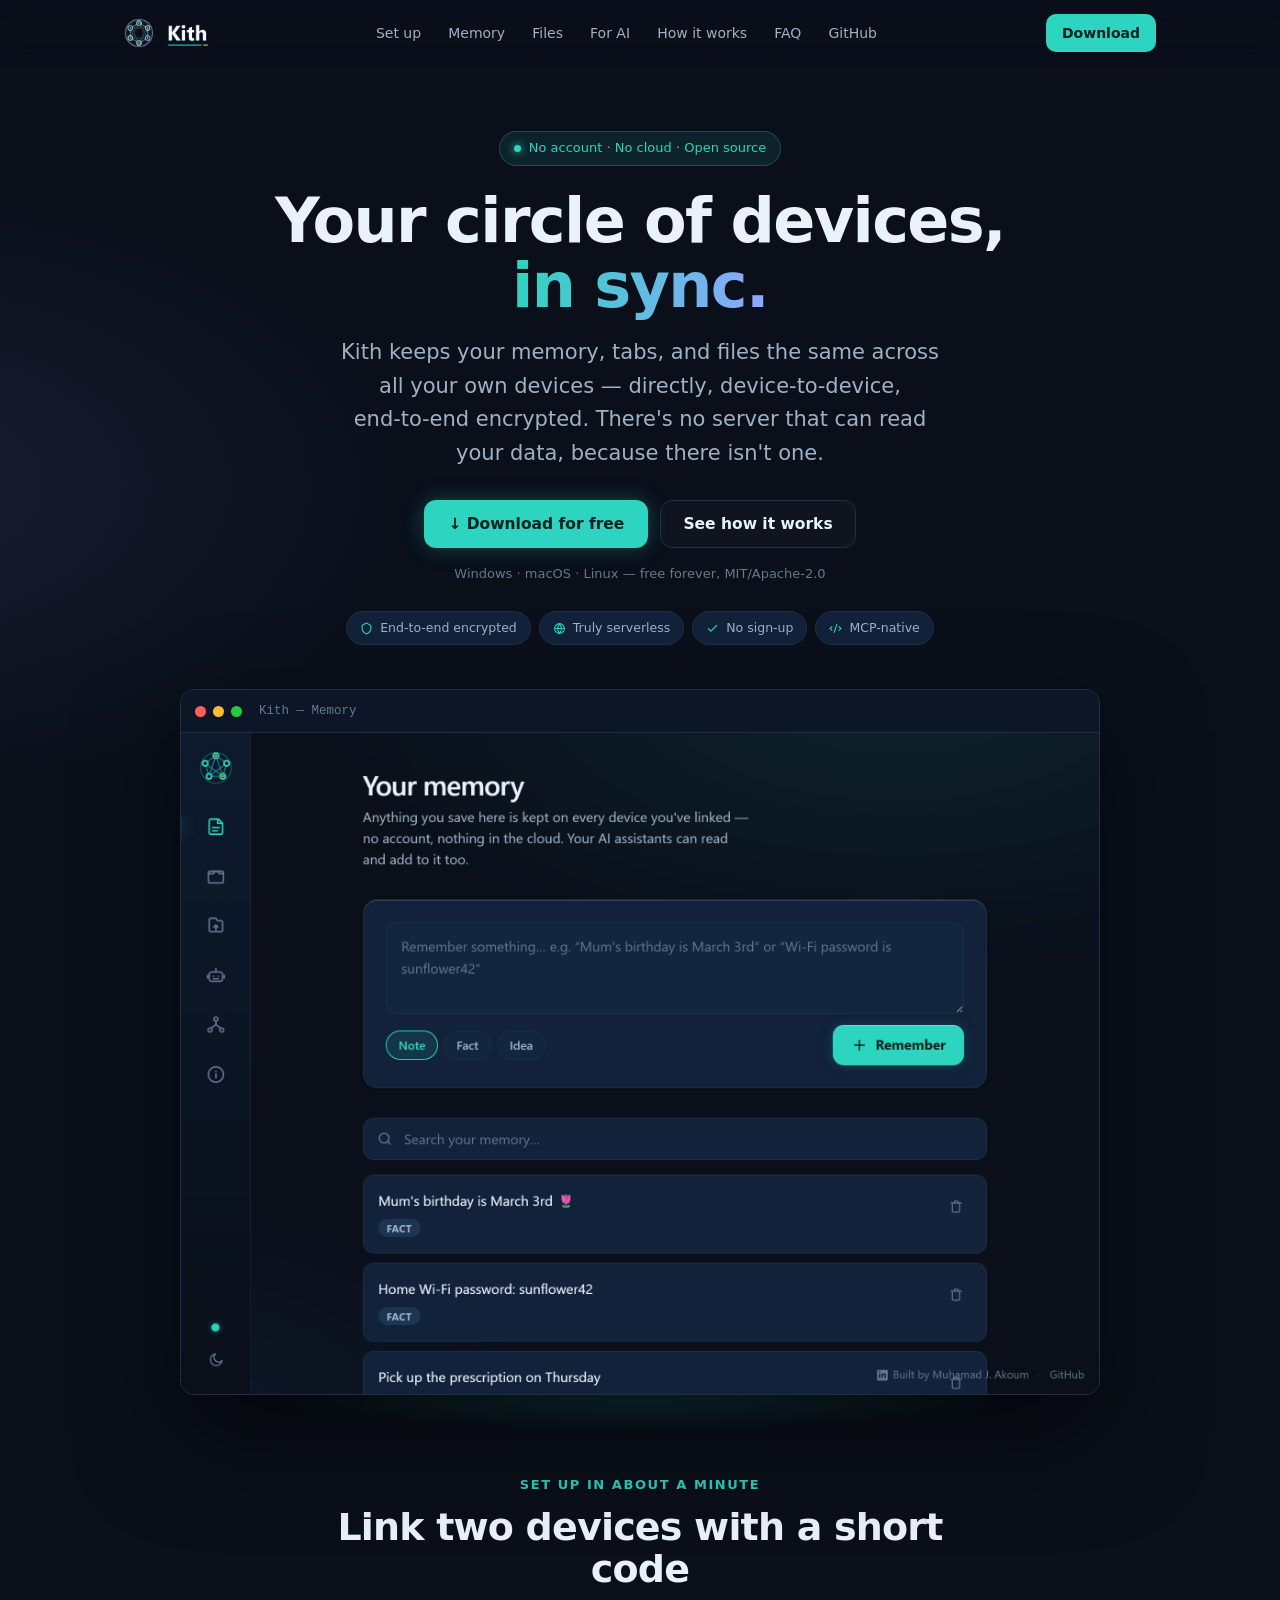
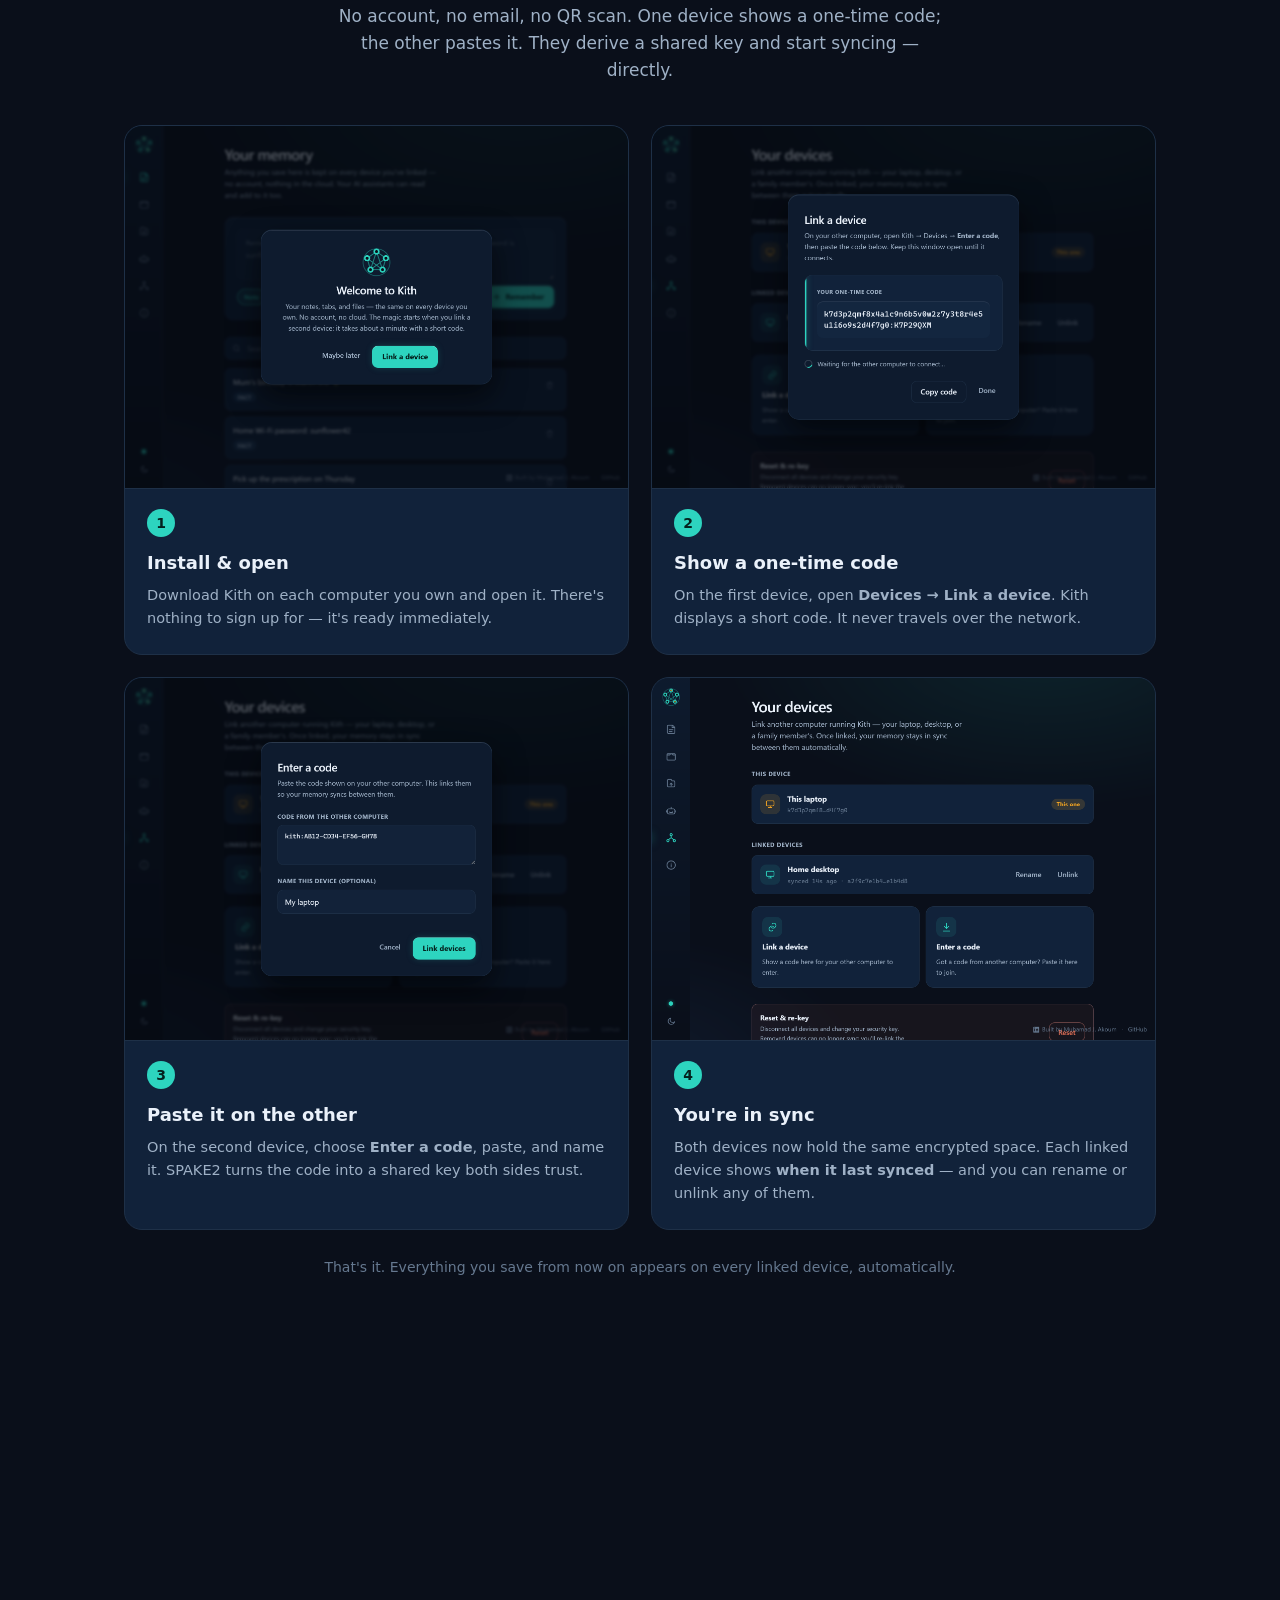
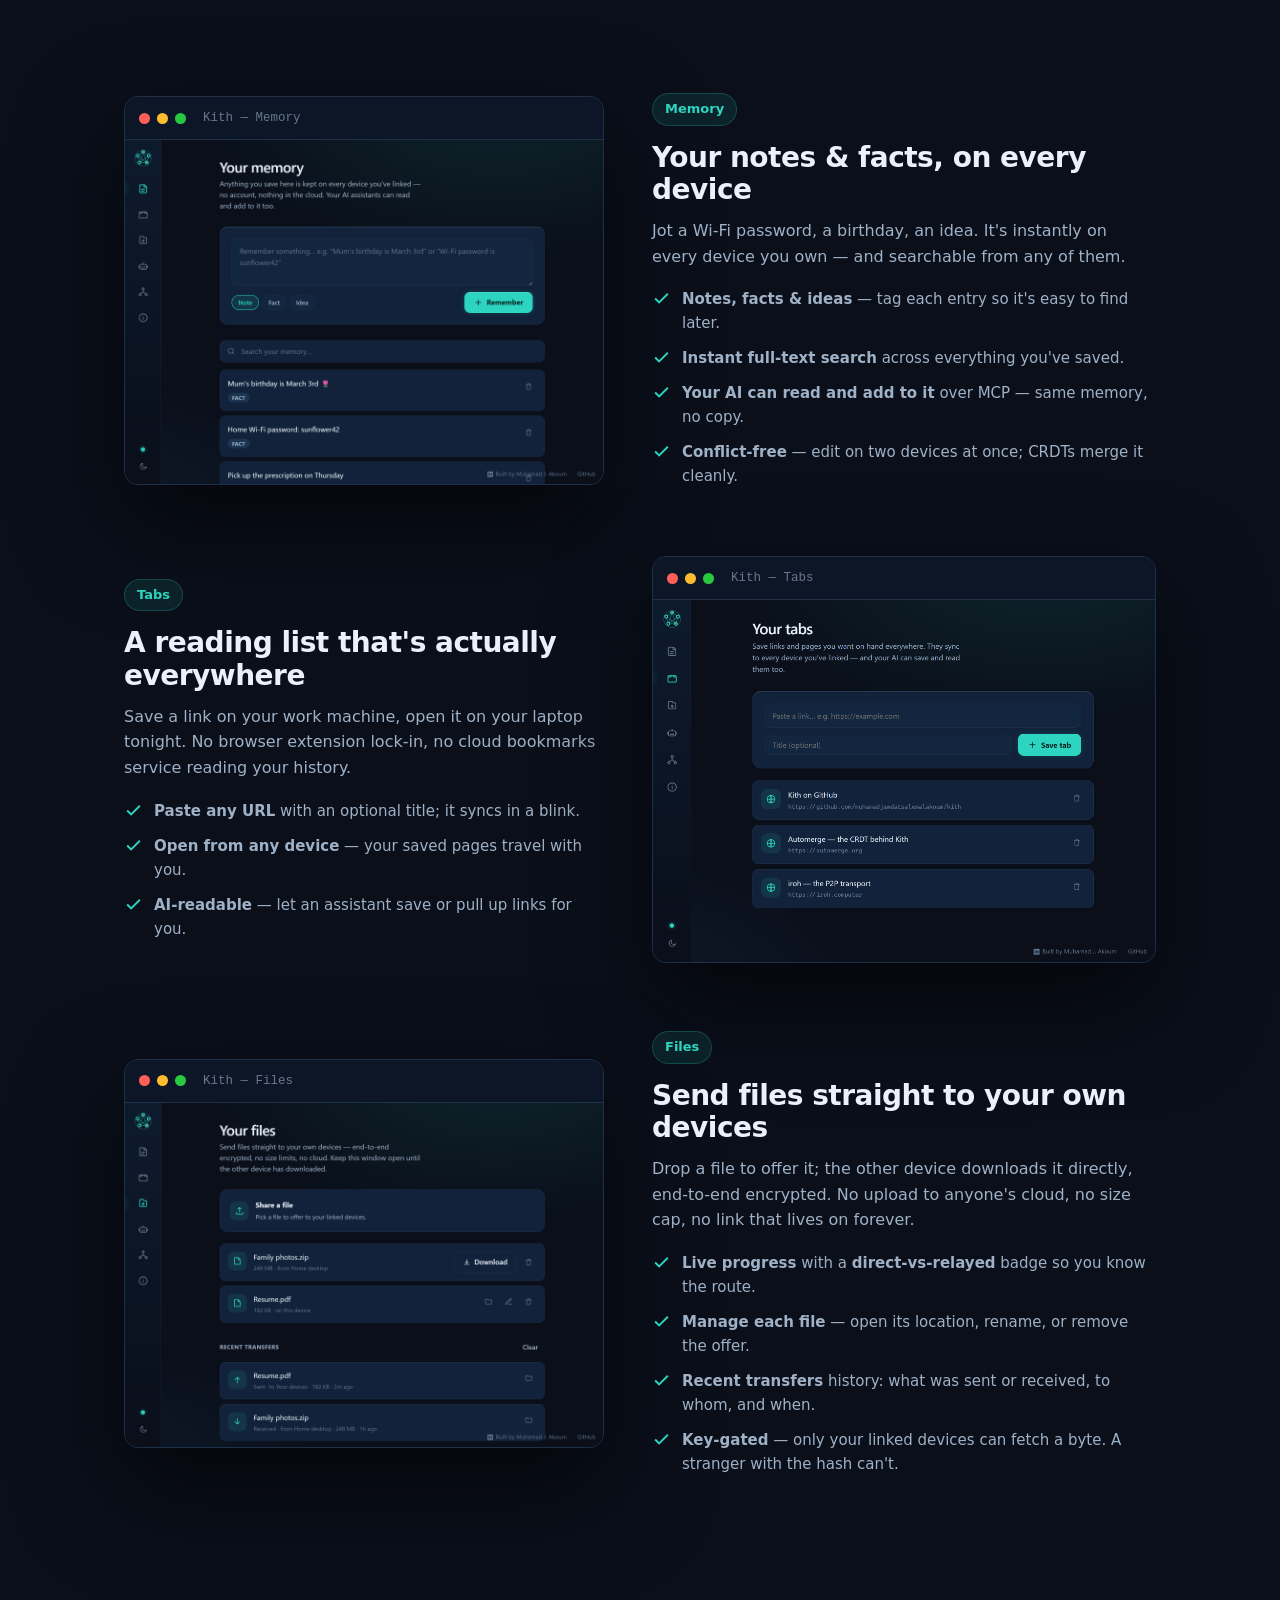
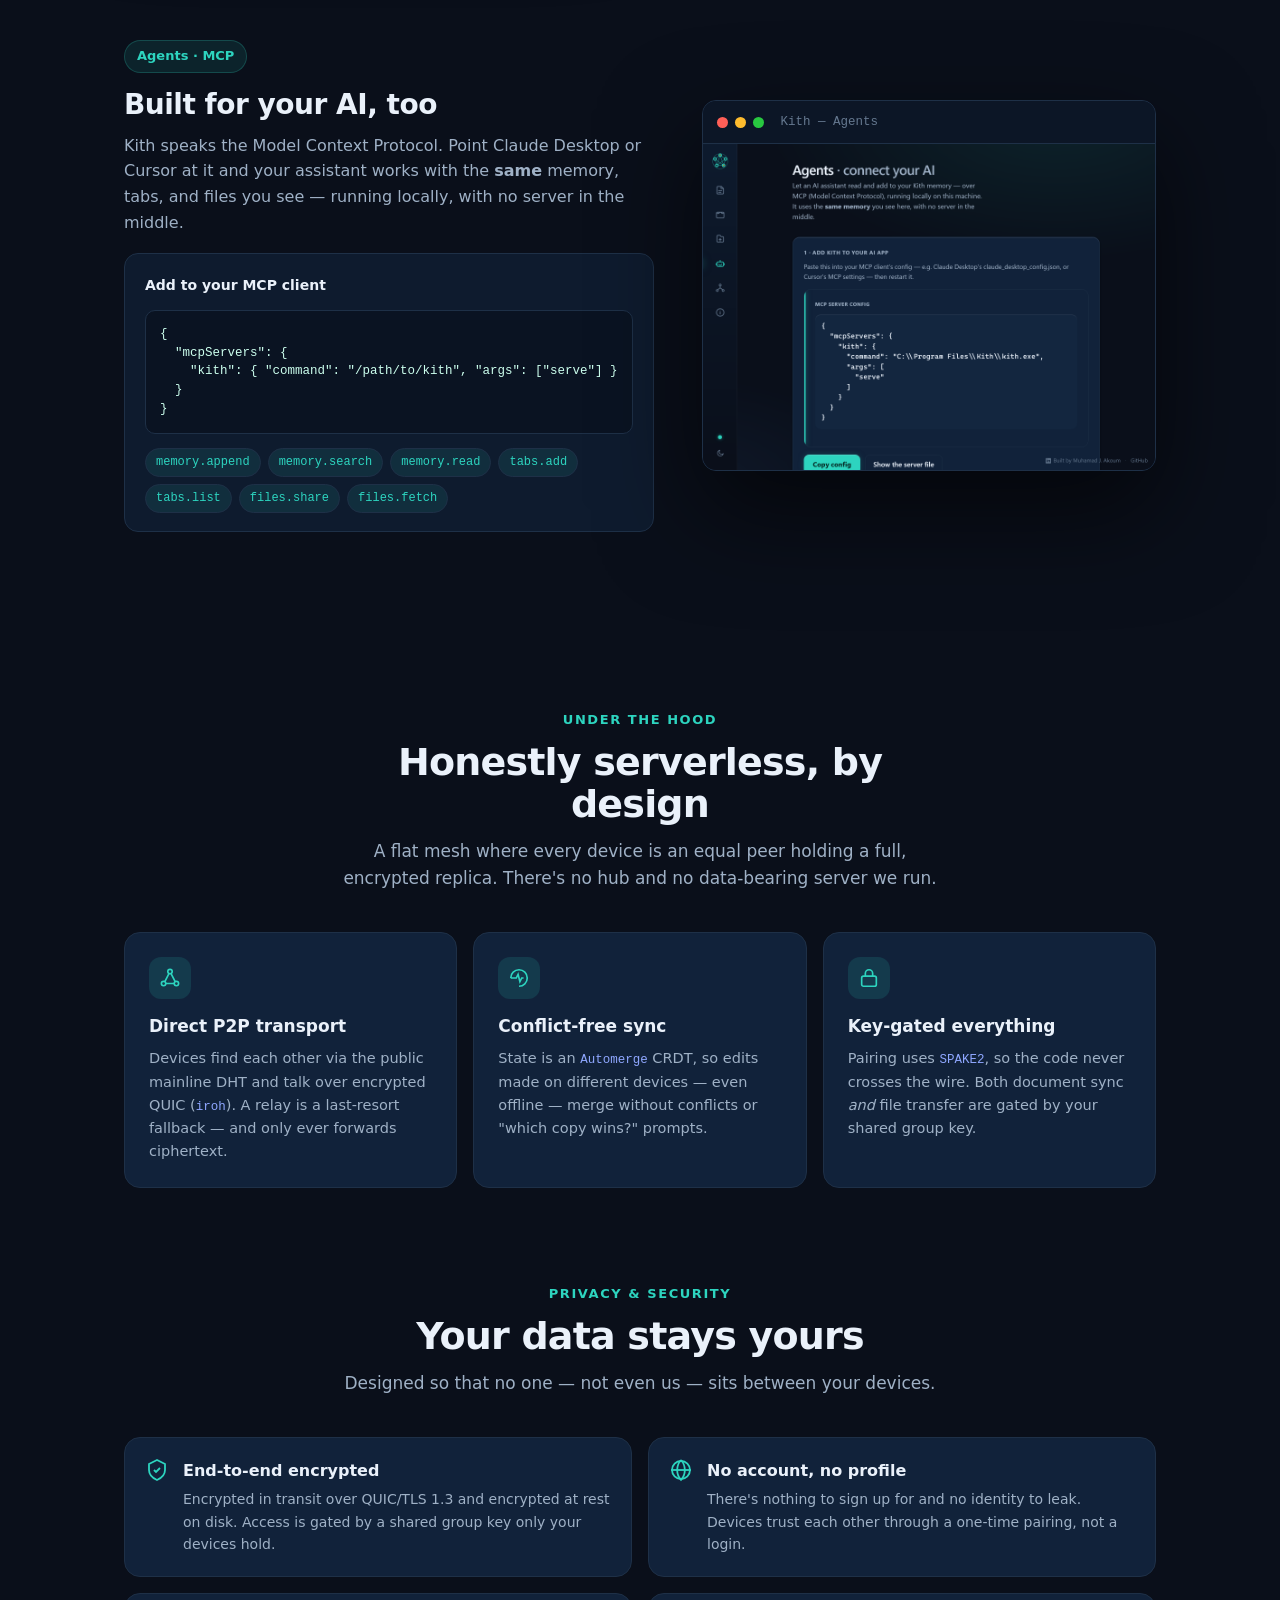
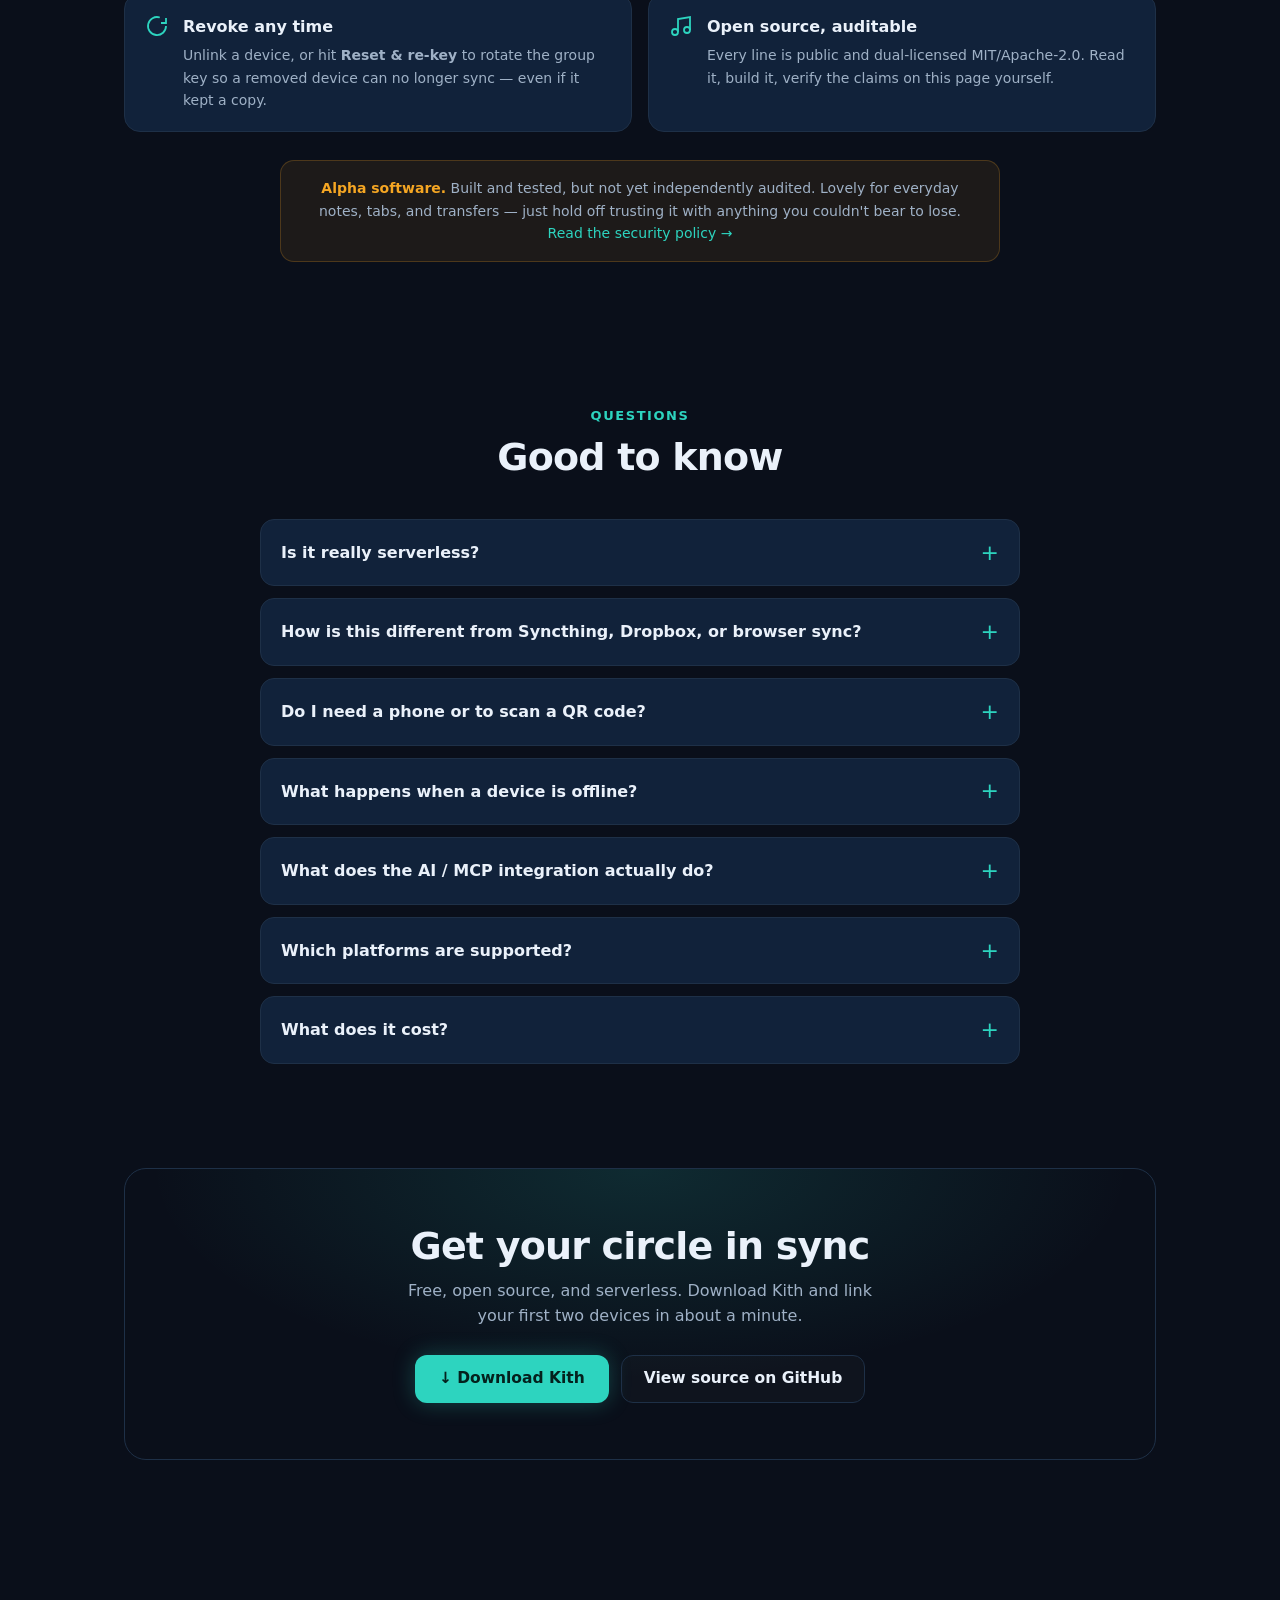
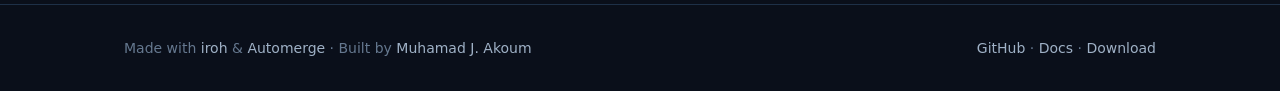
==== commit b6ef7b4e: "Use the Kith logo lockup in the site header" ====
--- a/www/index.html
+++ b/www/index.html
@@ -45,8 +45,9 @@
       background:rgba(10,15,26,.72);border-bottom:1px solid transparent;transition:border-color .2s}
     header.site.scrolled{border-bottom-color:var(--line)}
     .nav-inner{display:flex;align-items:center;justify-content:space-between;padding:14px 0;max-width:var(--maxw);margin:0 auto;padding-left:24px;padding-right:24px}
-    .brand{display:flex;align-items:center;gap:10px;font-weight:700;font-size:18px;color:var(--text)}
-    .brand img{width:28px;height:28px}
+    .brand{display:inline-flex;align-items:center;line-height:0}
+    .brand img{height:30px;width:auto;display:block}
+    .brand:hover{opacity:.85}
     nav.links a{color:var(--muted);margin-left:22px;font-size:14px}
     nav.links a:hover{color:var(--text);text-decoration:none}
     .nav-cta{display:inline-flex;align-items:center;height:38px;padding:0 16px;border-radius:10px;
@@ -187,7 +188,7 @@
 <body>
   <header class="site" id="hdr">
     <div class="nav-inner">
-      <span class="brand"><img src="icon.png" alt="" /> Kith</span>
+      <a class="brand" href="#" aria-label="Kith — home"><img src="logo-mark.png" alt="Kith" width="453" height="160" /></a>
       <nav class="links">
         <a href="#journey">Set up</a>
         <a href="#memory">Memory</a>
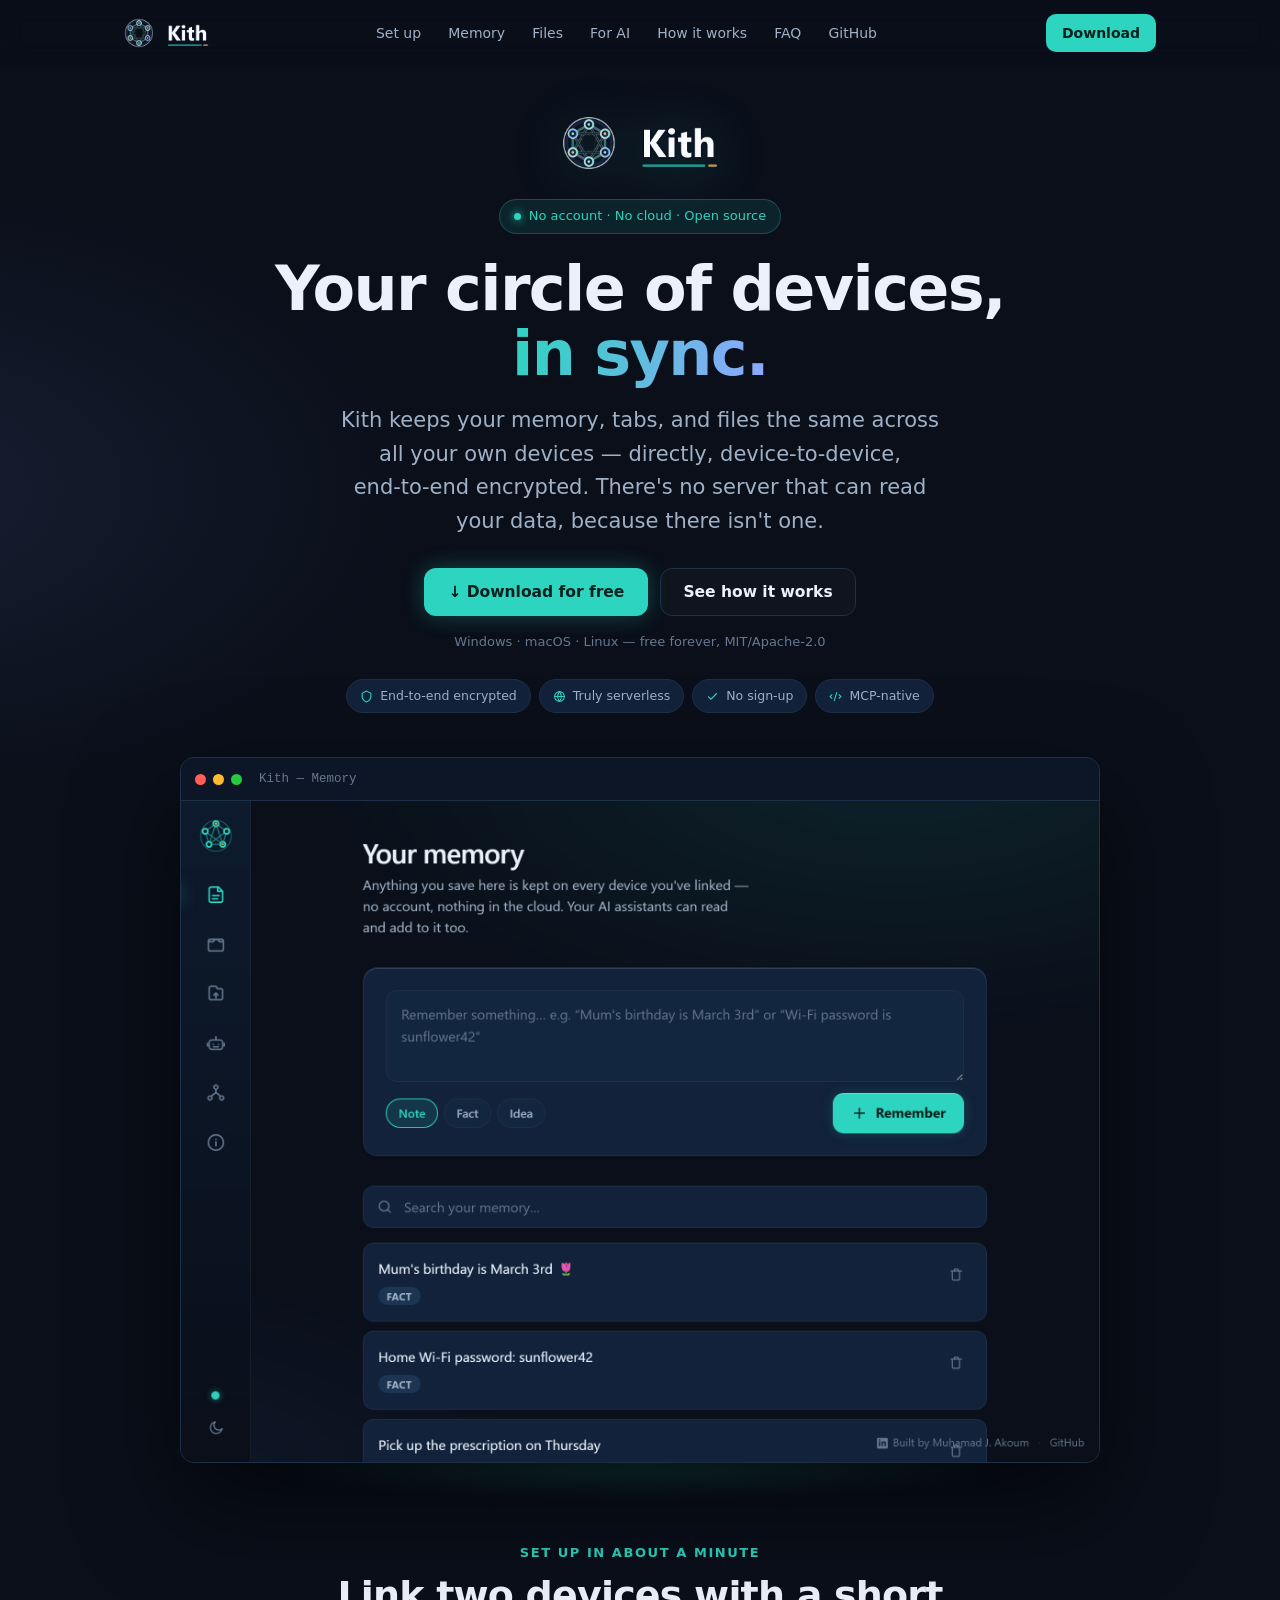
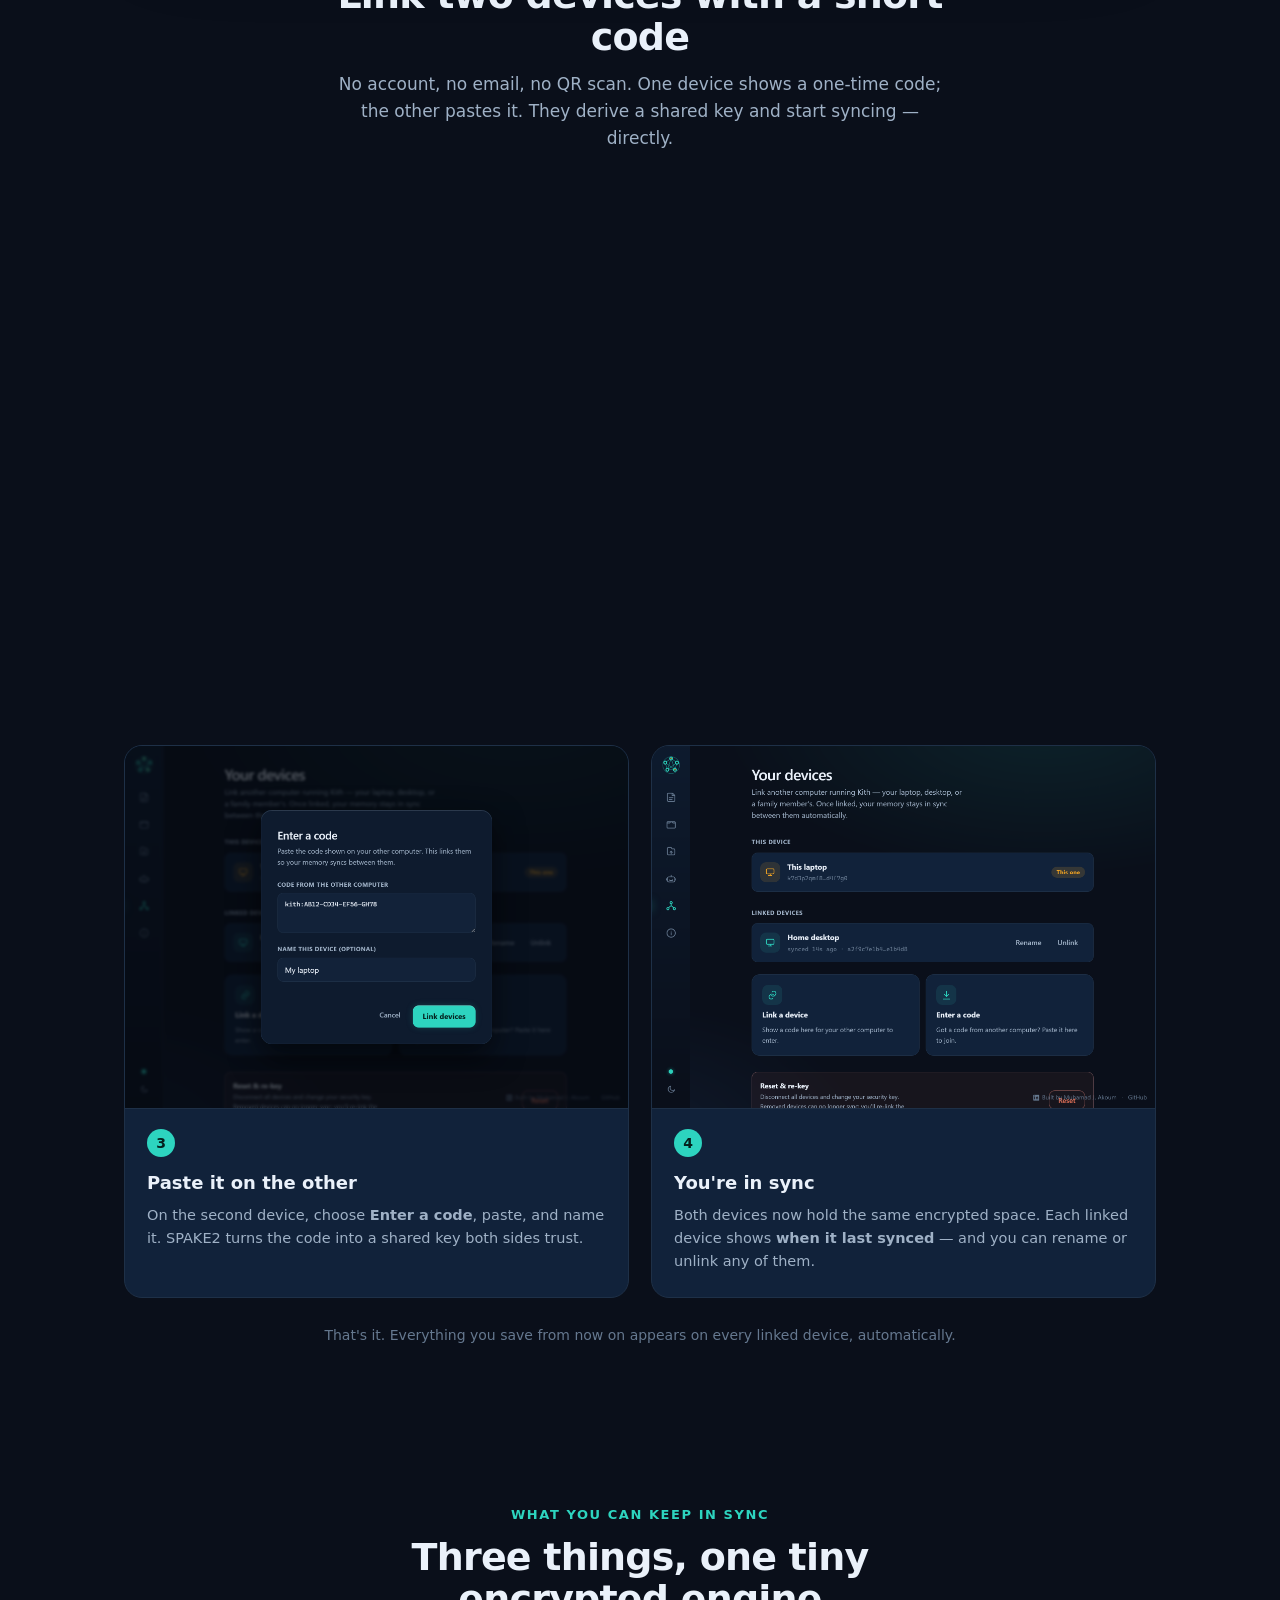
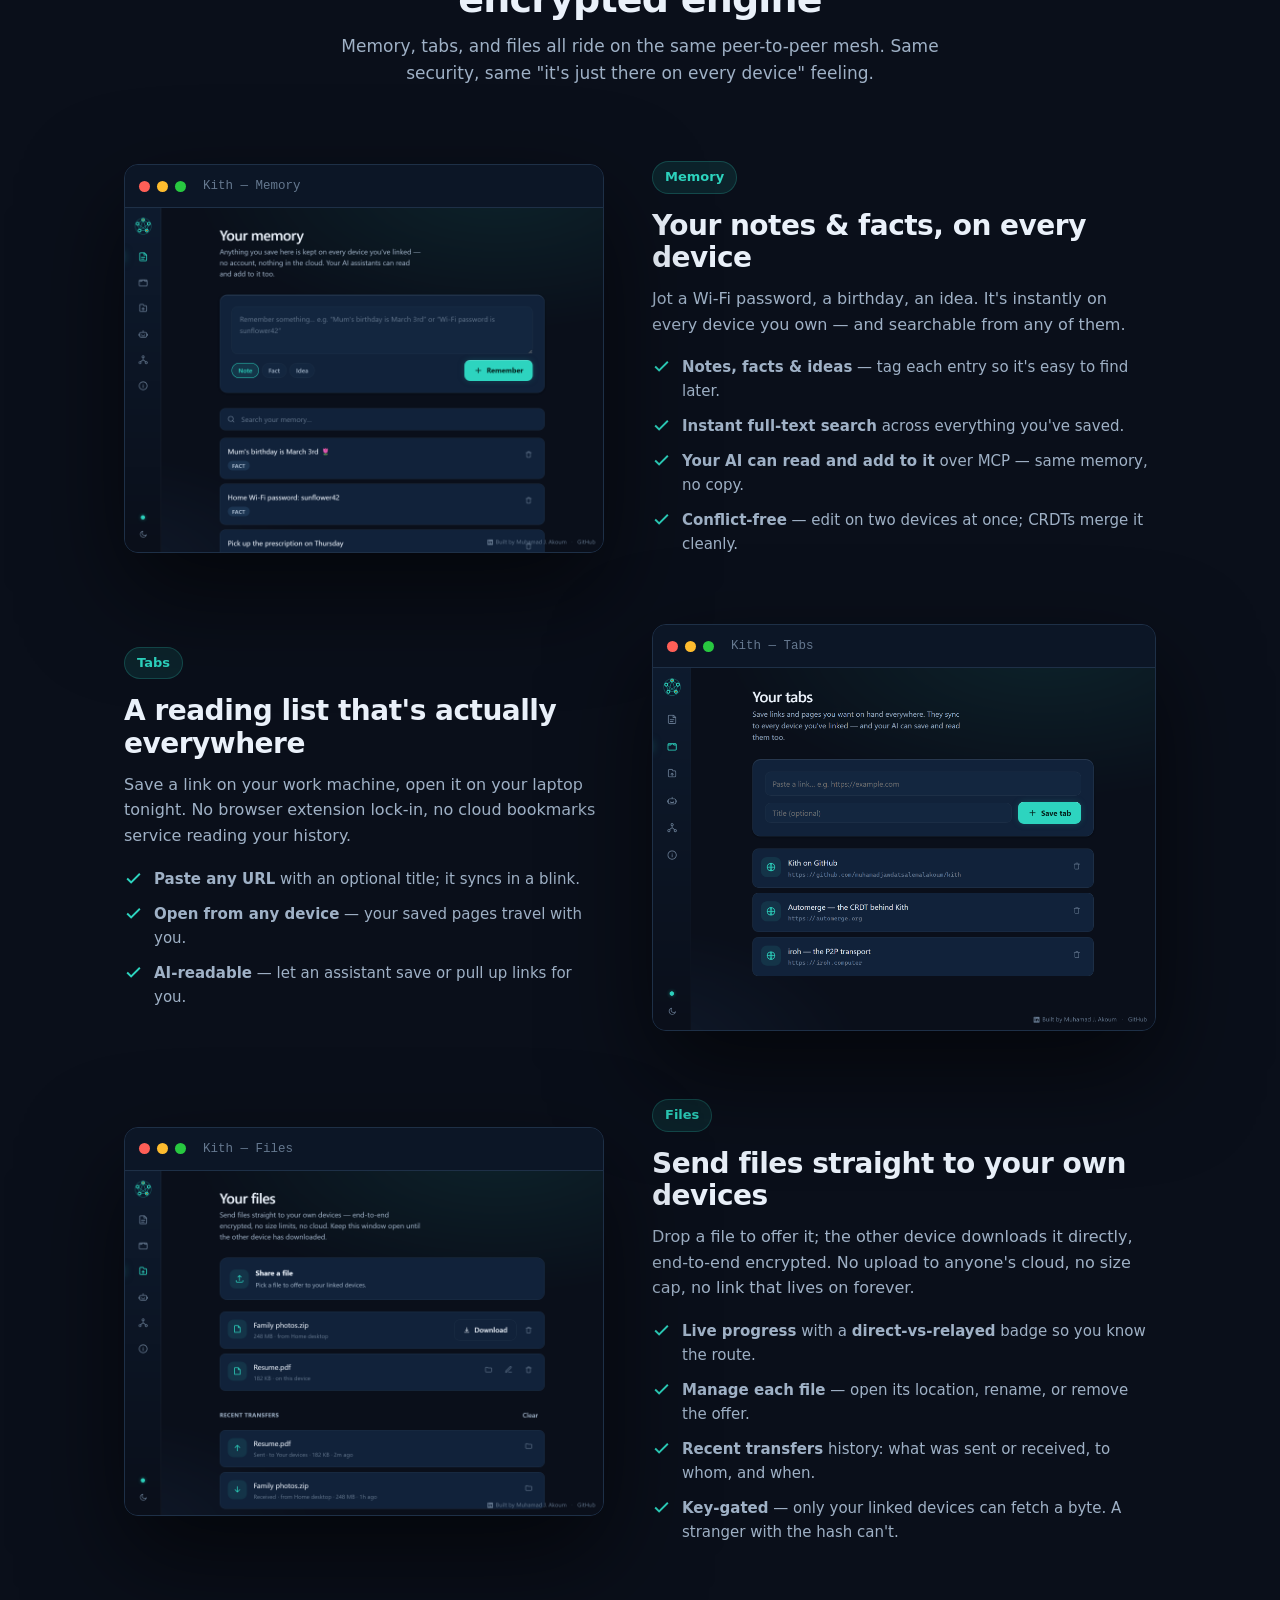
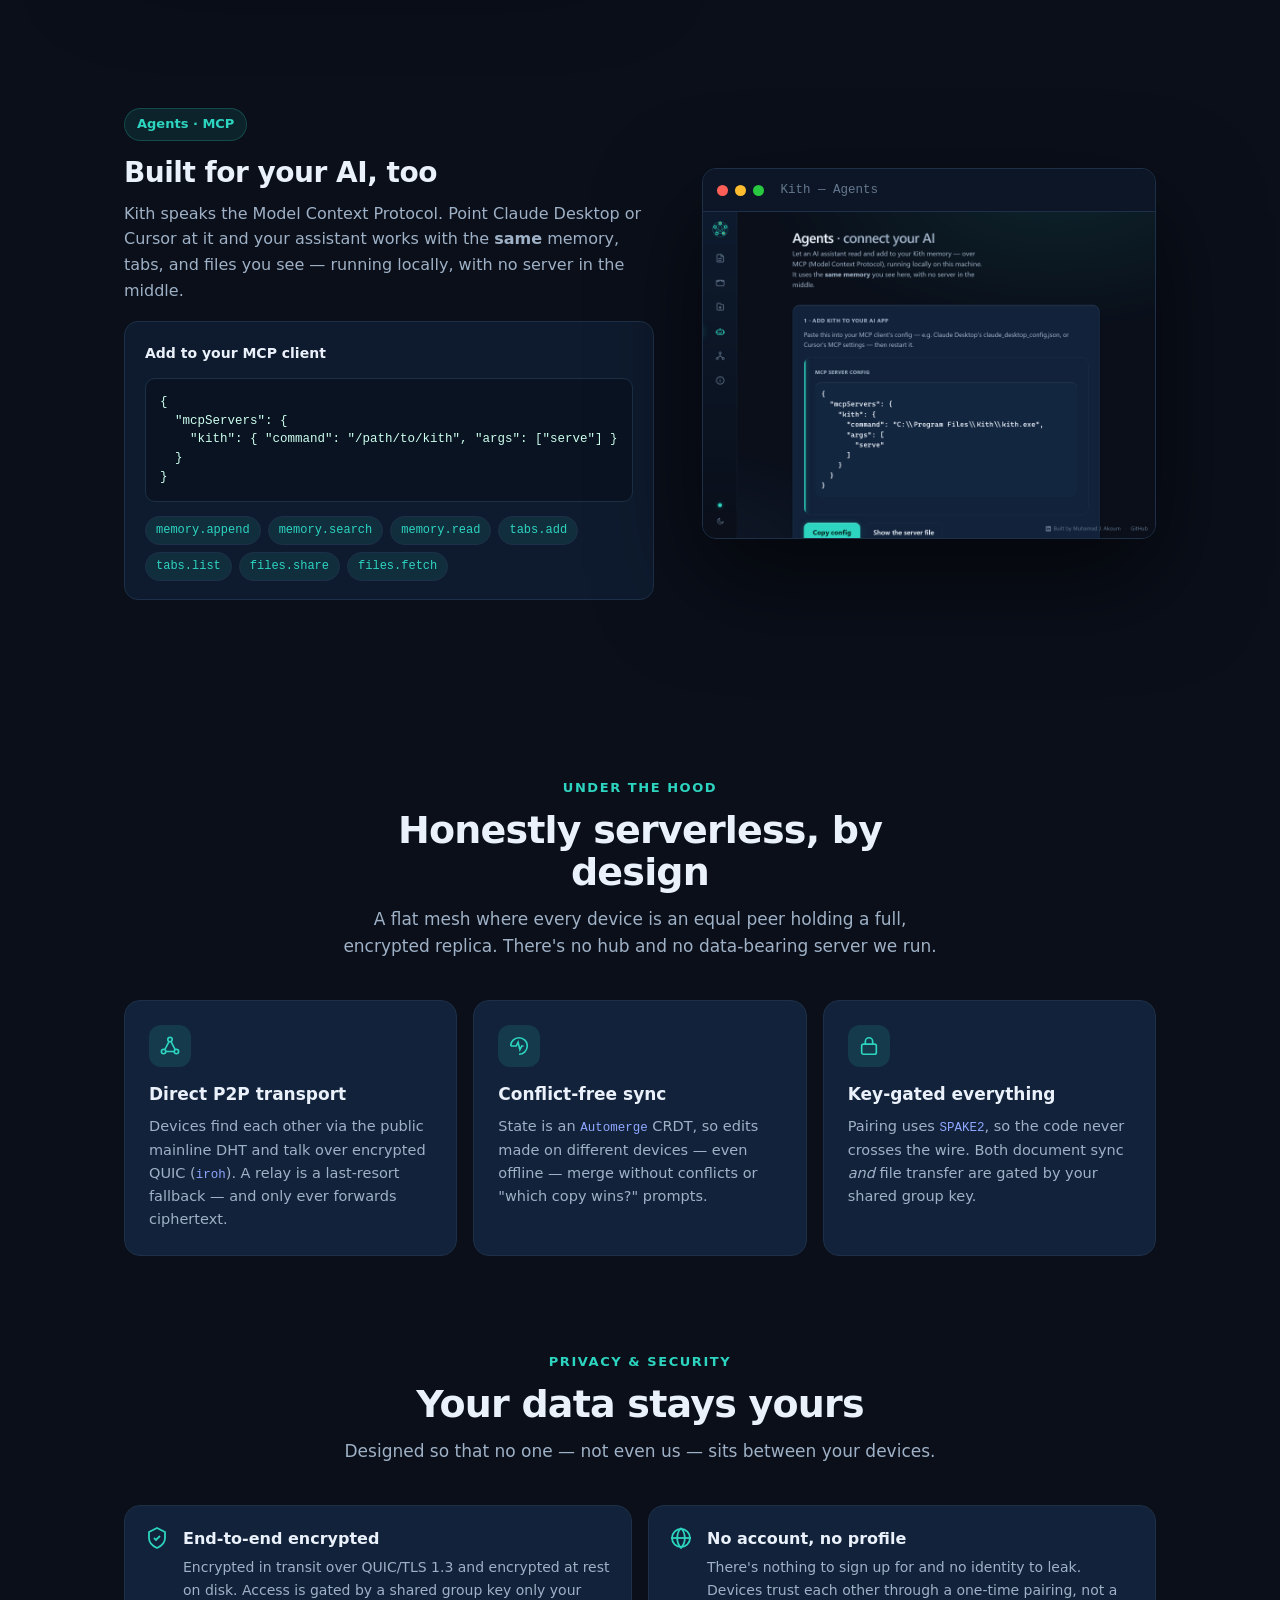
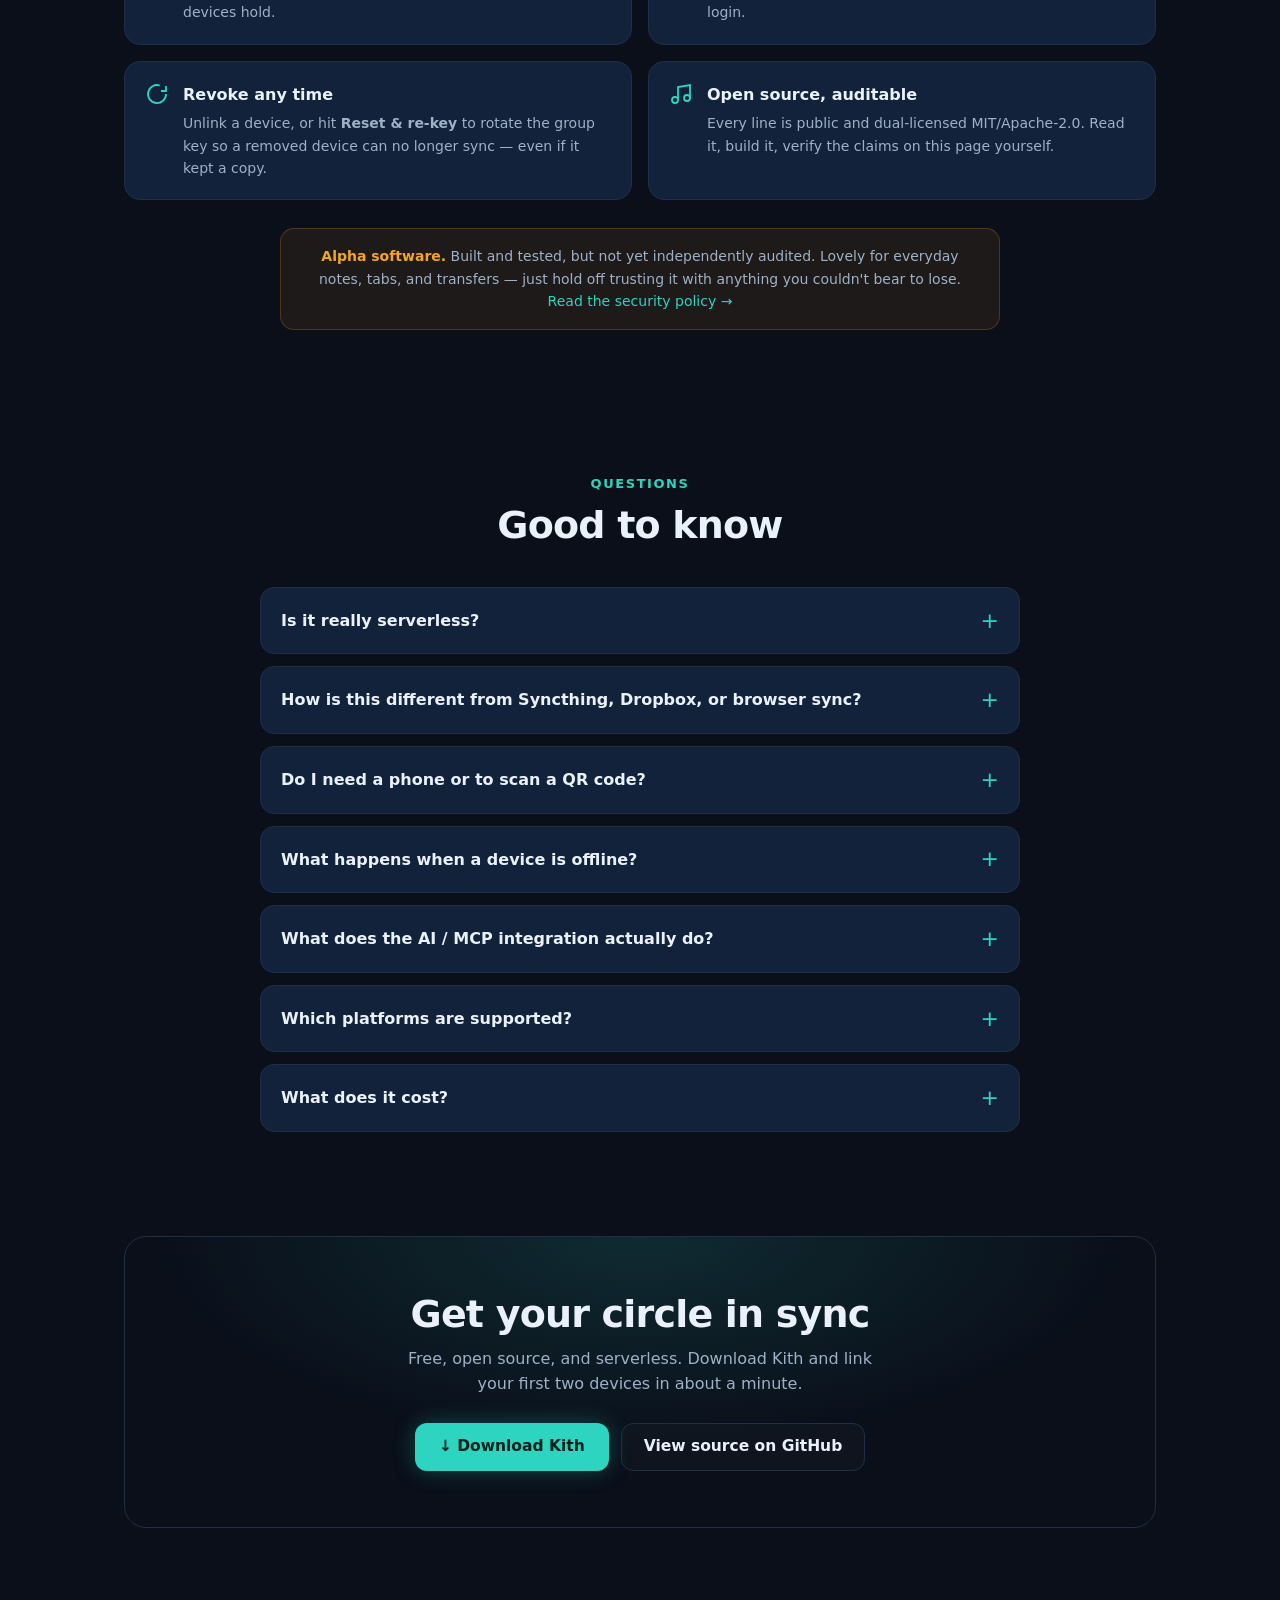
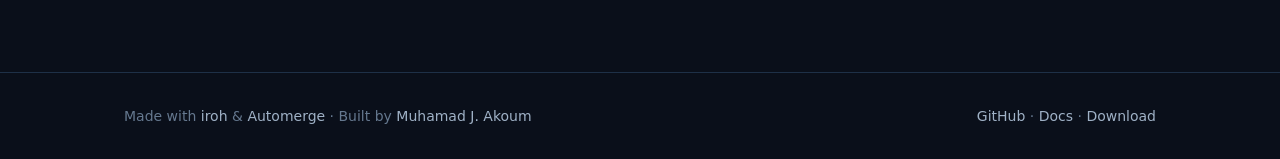
==== commit 6c2a4b4a: "Add fullscreen lightbox for screenshots and a centered hero logo" ====
--- a/www/index.html
+++ b/www/index.html
@@ -65,7 +65,10 @@
     .btn-ghost:hover{background:var(--surface);text-decoration:none;border-color:#2b425e}
 
     /* ---------- hero ---------- */
-    .hero{text-align:center;padding:64px 0 8px}
+    .hero{text-align:center;padding:48px 0 8px}
+    .hero-logo{height:56px;width:auto;display:block;margin:0 auto 28px;
+      filter:drop-shadow(0 8px 28px rgba(45,212,191,.22))}
+    @media(max-width:640px){.hero-logo{height:46px;margin-bottom:22px}}
     .eyebrow{display:inline-flex;align-items:center;gap:8px;font-size:13px;color:var(--teal);
       background:rgba(45,212,191,.1);border:1px solid rgba(45,212,191,.25);border-radius:999px;padding:6px 14px;margin-bottom:22px}
     .eyebrow .dot{width:7px;height:7px;border-radius:50%;background:var(--teal);box-shadow:0 0 8px var(--teal)}
@@ -178,6 +181,38 @@
     footer.site{border-top:1px solid var(--line);margin-top:72px;padding:32px 0;color:var(--faint);font-size:14px}
     .foot-inner{display:flex;justify-content:space-between;flex-wrap:wrap;gap:14px;align-items:center}
     footer.site a{color:var(--muted)}
+
+    /* ---------- lightbox ---------- */
+    .window,.jstep .jimg{position:relative}
+    .window img,.jstep .jimg img{cursor:zoom-in}
+    .window::after,.jstep .jimg::after{content:"";position:absolute;top:12px;right:12px;width:34px;height:34px;border-radius:9px;
+      background:rgba(8,14,24,.72) center/18px 18px no-repeat;border:1px solid var(--line);
+      background-image:url("data:image/svg+xml,%3Csvg xmlns='http://www.w3.org/2000/svg' viewBox='0 0 24 24' fill='none' stroke='%232DD4BF' stroke-width='2' stroke-linecap='round' stroke-linejoin='round'%3E%3Ccircle cx='11' cy='11' r='7'/%3E%3Cpath d='m20 20-3.2-3.2M11 8.5v5M8.5 11h5'/%3E%3C/svg%3E");
+      opacity:0;transform:scale(.9);transition:opacity .2s ease,transform .2s ease;pointer-events:none;z-index:3}
+    .window:hover::after,.jstep .jimg:hover::after{opacity:1;transform:none}
+    .lb{position:fixed;inset:0;z-index:100;display:flex;align-items:center;justify-content:center;padding:24px;
+      background:rgba(5,8,14,.85);backdrop-filter:blur(16px);-webkit-backdrop-filter:blur(16px);
+      opacity:0;visibility:hidden;transition:opacity .28s ease,visibility .28s ease}
+    .lb.open{opacity:1;visibility:visible}
+    .lb-fig{margin:0;display:flex;flex-direction:column;align-items:center;gap:14px;
+      transform:scale(.93);transition:transform .32s cubic-bezier(.2,.9,.3,1.06)}
+    .lb.open .lb-fig{transform:none}
+    .lb-fig img{max-width:92vw;max-height:80vh;width:auto;height:auto;border-radius:14px;border:1px solid var(--line);
+      box-shadow:0 40px 120px rgba(0,0,0,.7);background:var(--base);display:block}
+    .lb-cap{color:var(--muted);font-size:14px;text-align:center;max-width:74ch;margin:0;padding:0 8px}
+    .lb-btn{position:absolute;background:rgba(18,34,58,.72);border:1px solid var(--line);color:var(--text);
+      width:46px;height:46px;border-radius:50%;display:flex;align-items:center;justify-content:center;cursor:pointer;
+      transition:background .15s ease,transform .15s ease,border-color .15s ease}
+    .lb-btn:hover{background:var(--surface);border-color:#2b425e}
+    .lb-btn svg{width:20px;height:20px}
+    .lb-close{top:20px;right:20px}.lb-close:hover{transform:scale(1.08)}
+    .lb-prev{left:20px;top:50%;transform:translateY(-50%)}
+    .lb-next{right:20px;top:50%;transform:translateY(-50%)}
+    .lb-prev:hover,.lb-next:hover{transform:translateY(-50%) scale(1.08)}
+    .lb-count{position:absolute;top:24px;left:24px;color:var(--muted);font-size:12.5px;font-family:var(--mono);
+      background:rgba(18,34,58,.6);border:1px solid var(--line);border-radius:999px;padding:5px 12px}
+    @media(max-width:640px){.lb-prev{left:8px}.lb-next{right:8px}.lb-btn{width:40px;height:40px}.lb-close{top:12px;right:12px}.lb-count{top:14px;left:14px}}
+    @media(prefers-reduced-motion:reduce){.lb,.lb-fig{transition:opacity .01s}.lb-fig{transform:none}}
 
     /* ---------- reveal ---------- */
     .reveal{opacity:0;transform:translateY(18px);transition:opacity .6s ease,transform .6s ease}
@@ -205,6 +240,7 @@
   <div class="wrap">
     <!-- ============ HERO ============ -->
     <div class="hero">
+      <img class="hero-logo" src="logo-mark.png" alt="Kith" width="453" height="160" />
       <span class="eyebrow"><span class="dot"></span> No account · No cloud · Open source</span>
       <h1>Your circle of devices,<br /><span class="grad">in sync.</span></h1>
       <p class="lead">Kith keeps your memory, tabs, and files the same across all your own devices — directly, device&#8209;to&#8209;device, end&#8209;to&#8209;end encrypted. There's no server that can read your data, because there isn't one.</p>
@@ -425,6 +461,68 @@
       for (const e of entries) if (e.isIntersecting) { e.target.classList.add('in'); io.unobserve(e.target); }
     }, { rootMargin: '0px 0px -8% 0px', threshold: 0.08 });
     document.querySelectorAll('.reveal').forEach((el) => io.observe(el));
+
+    // lightbox — click any screenshot to view full screen
+    (function () {
+      const imgs = [...document.querySelectorAll('.window img, .jstep .jimg img')];
+      if (!imgs.length) return;
+      const lb = document.createElement('div');
+      lb.className = 'lb';
+      lb.setAttribute('role', 'dialog');
+      lb.setAttribute('aria-modal', 'true');
+      lb.setAttribute('aria-label', 'Image viewer');
+      lb.innerHTML =
+        '<span class="lb-count"></span>' +
+        '<button class="lb-btn lb-close" aria-label="Close (Esc)"><svg viewBox="0 0 24 24" fill="none" stroke="currentColor" stroke-width="2" stroke-linecap="round"><path d="M6 6l12 12M18 6 6 18"/></svg></button>' +
+        '<button class="lb-btn lb-prev" aria-label="Previous image"><svg viewBox="0 0 24 24" fill="none" stroke="currentColor" stroke-width="2" stroke-linecap="round" stroke-linejoin="round"><path d="M15 6 9 12l6 6"/></svg></button>' +
+        '<button class="lb-btn lb-next" aria-label="Next image"><svg viewBox="0 0 24 24" fill="none" stroke="currentColor" stroke-width="2" stroke-linecap="round" stroke-linejoin="round"><path d="M9 6l6 6-6 6"/></svg></button>' +
+        '<figure class="lb-fig"><img alt="" /><figcaption class="lb-cap"></figcaption></figure>';
+      document.body.appendChild(lb);
+      const lbImg = lb.querySelector('.lb-fig img');
+      const cap = lb.querySelector('.lb-cap');
+      const count = lb.querySelector('.lb-count');
+      const btnPrev = lb.querySelector('.lb-prev');
+      const btnNext = lb.querySelector('.lb-next');
+      const multi = imgs.length > 1;
+      btnPrev.style.display = btnNext.style.display = multi ? '' : 'none';
+      count.style.display = multi ? '' : 'none';
+      let idx = 0, lastFocus = null;
+      const render = () => {
+        const im = imgs[idx];
+        lbImg.src = im.currentSrc || im.src;
+        lbImg.alt = im.alt || '';
+        cap.textContent = im.alt || '';
+        count.textContent = (idx + 1) + ' / ' + imgs.length;
+      };
+      const open = (i) => { idx = i; lastFocus = document.activeElement; render(); lb.classList.add('open'); document.body.style.overflow = 'hidden'; lb.querySelector('.lb-close').focus(); };
+      const close = () => { lb.classList.remove('open'); document.body.style.overflow = ''; if (lastFocus && lastFocus.focus) lastFocus.focus(); };
+      const next = () => { idx = (idx + 1) % imgs.length; render(); };
+      const prev = () => { idx = (idx - 1 + imgs.length) % imgs.length; render(); };
+      imgs.forEach((im, i) => {
+        im.tabIndex = 0;
+        im.setAttribute('role', 'button');
+        im.setAttribute('aria-label', 'View full screen' + (im.alt ? ': ' + im.alt : ''));
+        im.addEventListener('click', () => open(i));
+        im.addEventListener('keydown', (e) => { if (e.key === 'Enter' || e.key === ' ') { e.preventDefault(); open(i); } });
+      });
+      lb.querySelector('.lb-close').addEventListener('click', close);
+      btnNext.addEventListener('click', (e) => { e.stopPropagation(); next(); });
+      btnPrev.addEventListener('click', (e) => { e.stopPropagation(); prev(); });
+      lb.addEventListener('click', (e) => { if (e.target === lb) close(); });
+      addEventListener('keydown', (e) => {
+        if (!lb.classList.contains('open')) return;
+        if (e.key === 'Escape') close();
+        else if (e.key === 'ArrowRight' && multi) next();
+        else if (e.key === 'ArrowLeft' && multi) prev();
+      });
+      let sx = 0;
+      lb.addEventListener('touchstart', (e) => { sx = e.touches[0].clientX; }, { passive: true });
+      lb.addEventListener('touchend', (e) => {
+        if (!multi) return;
+        const dx = e.changedTouches[0].clientX - sx;
+        if (dx > 50) prev(); else if (dx < -50) next();
+      }, { passive: true });
+    })();
   </script>
 </body>
 </html>
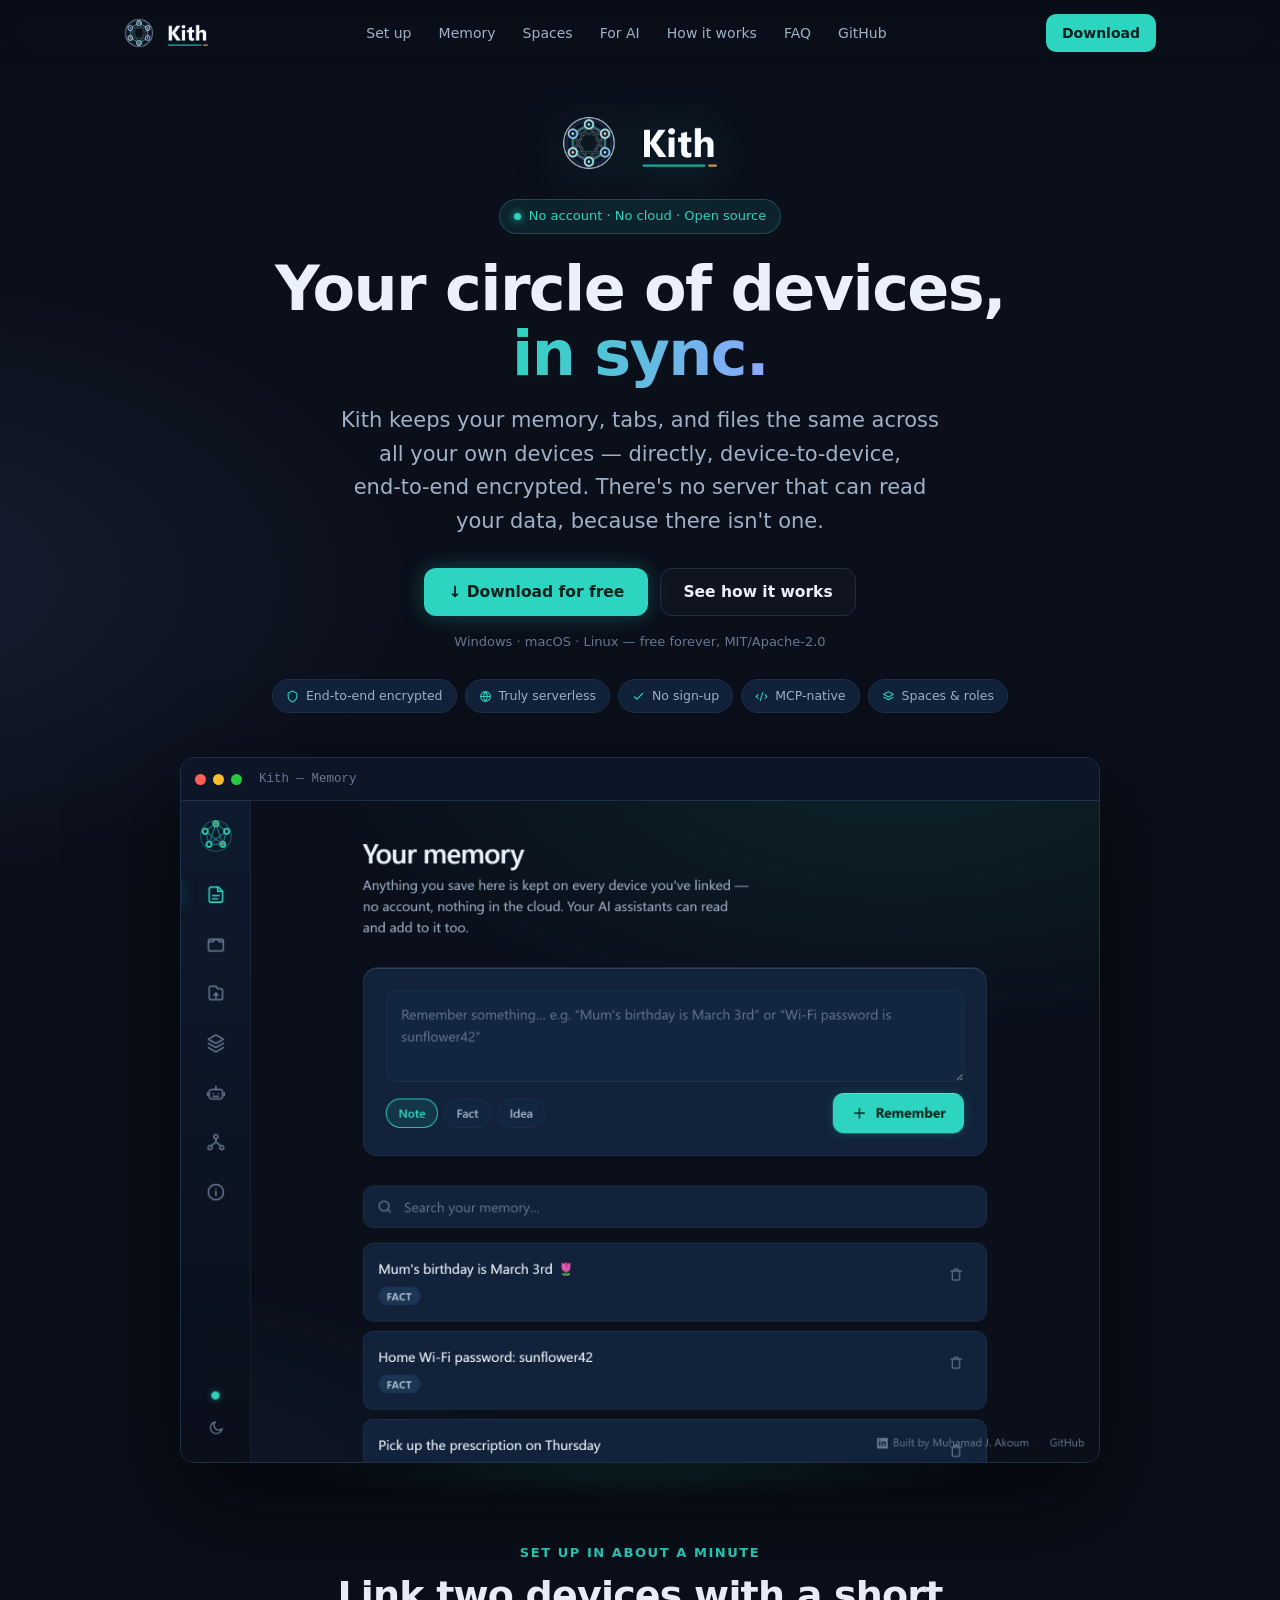
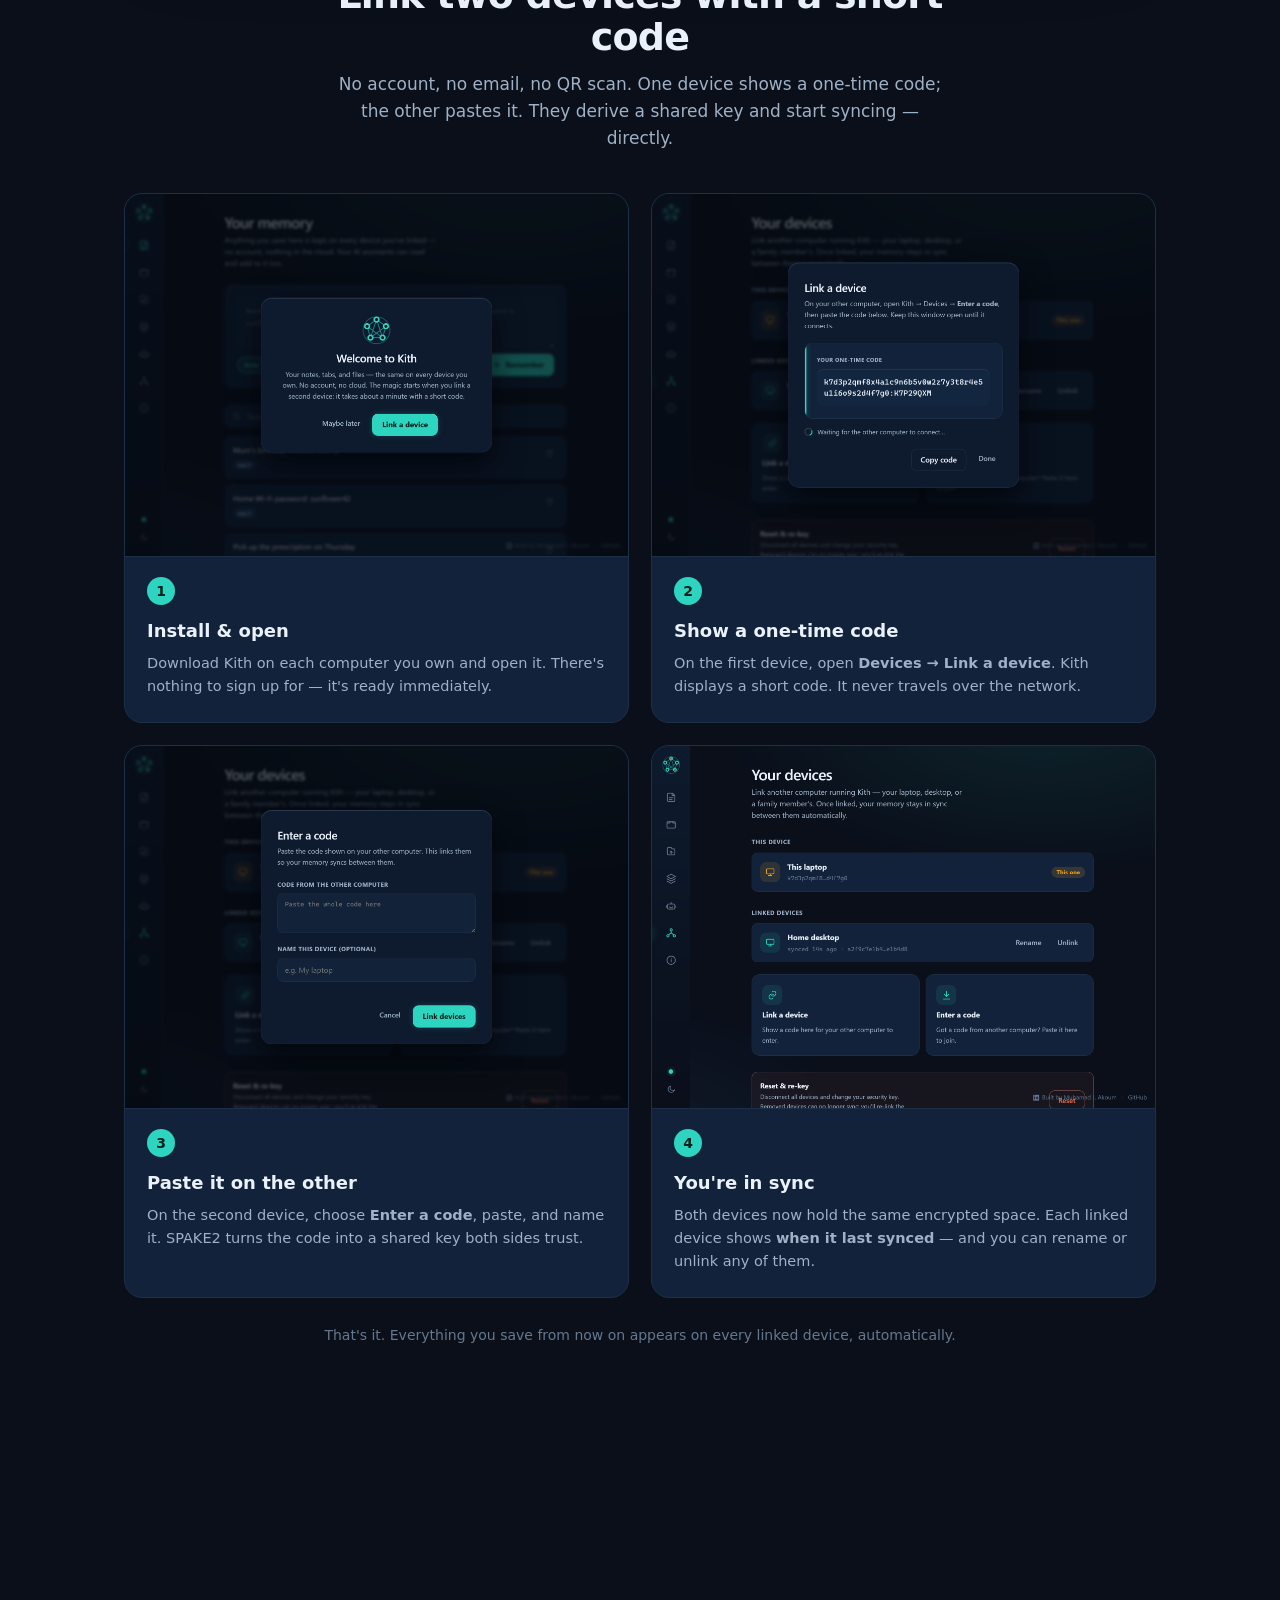
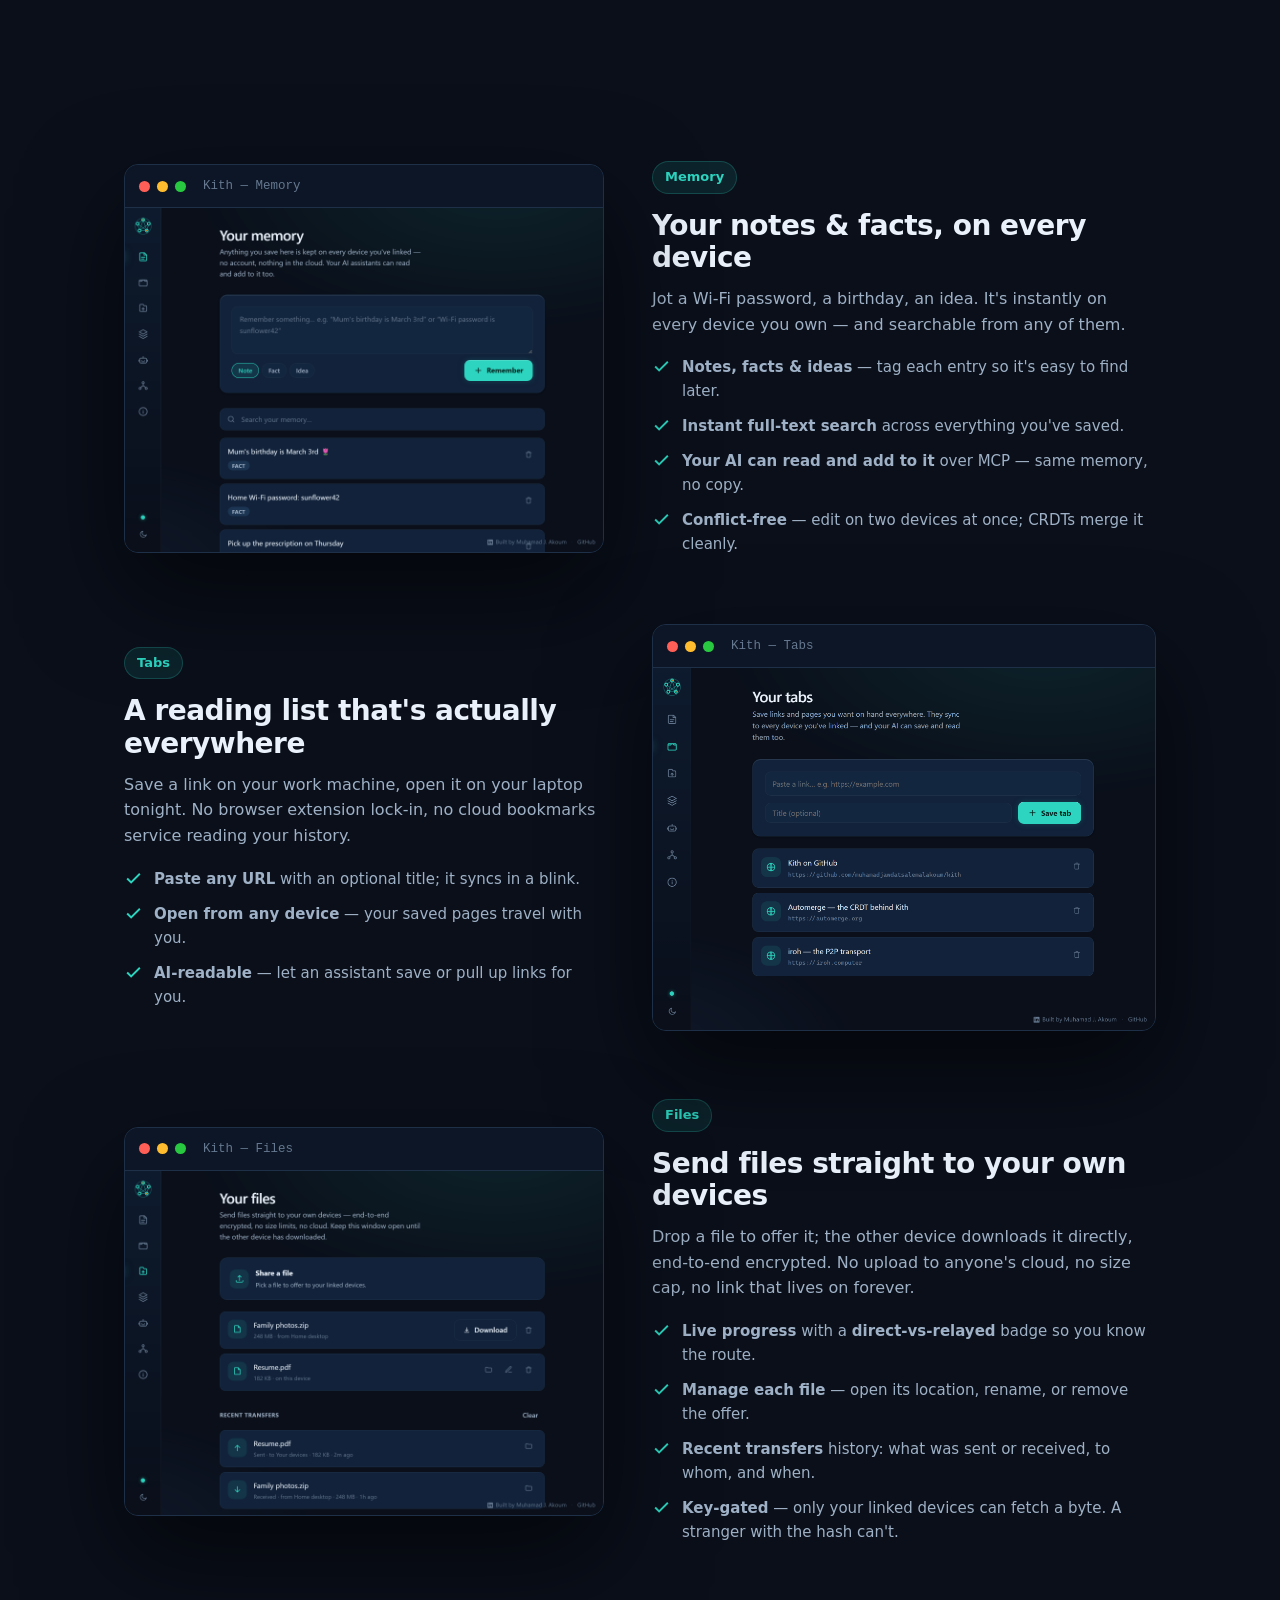
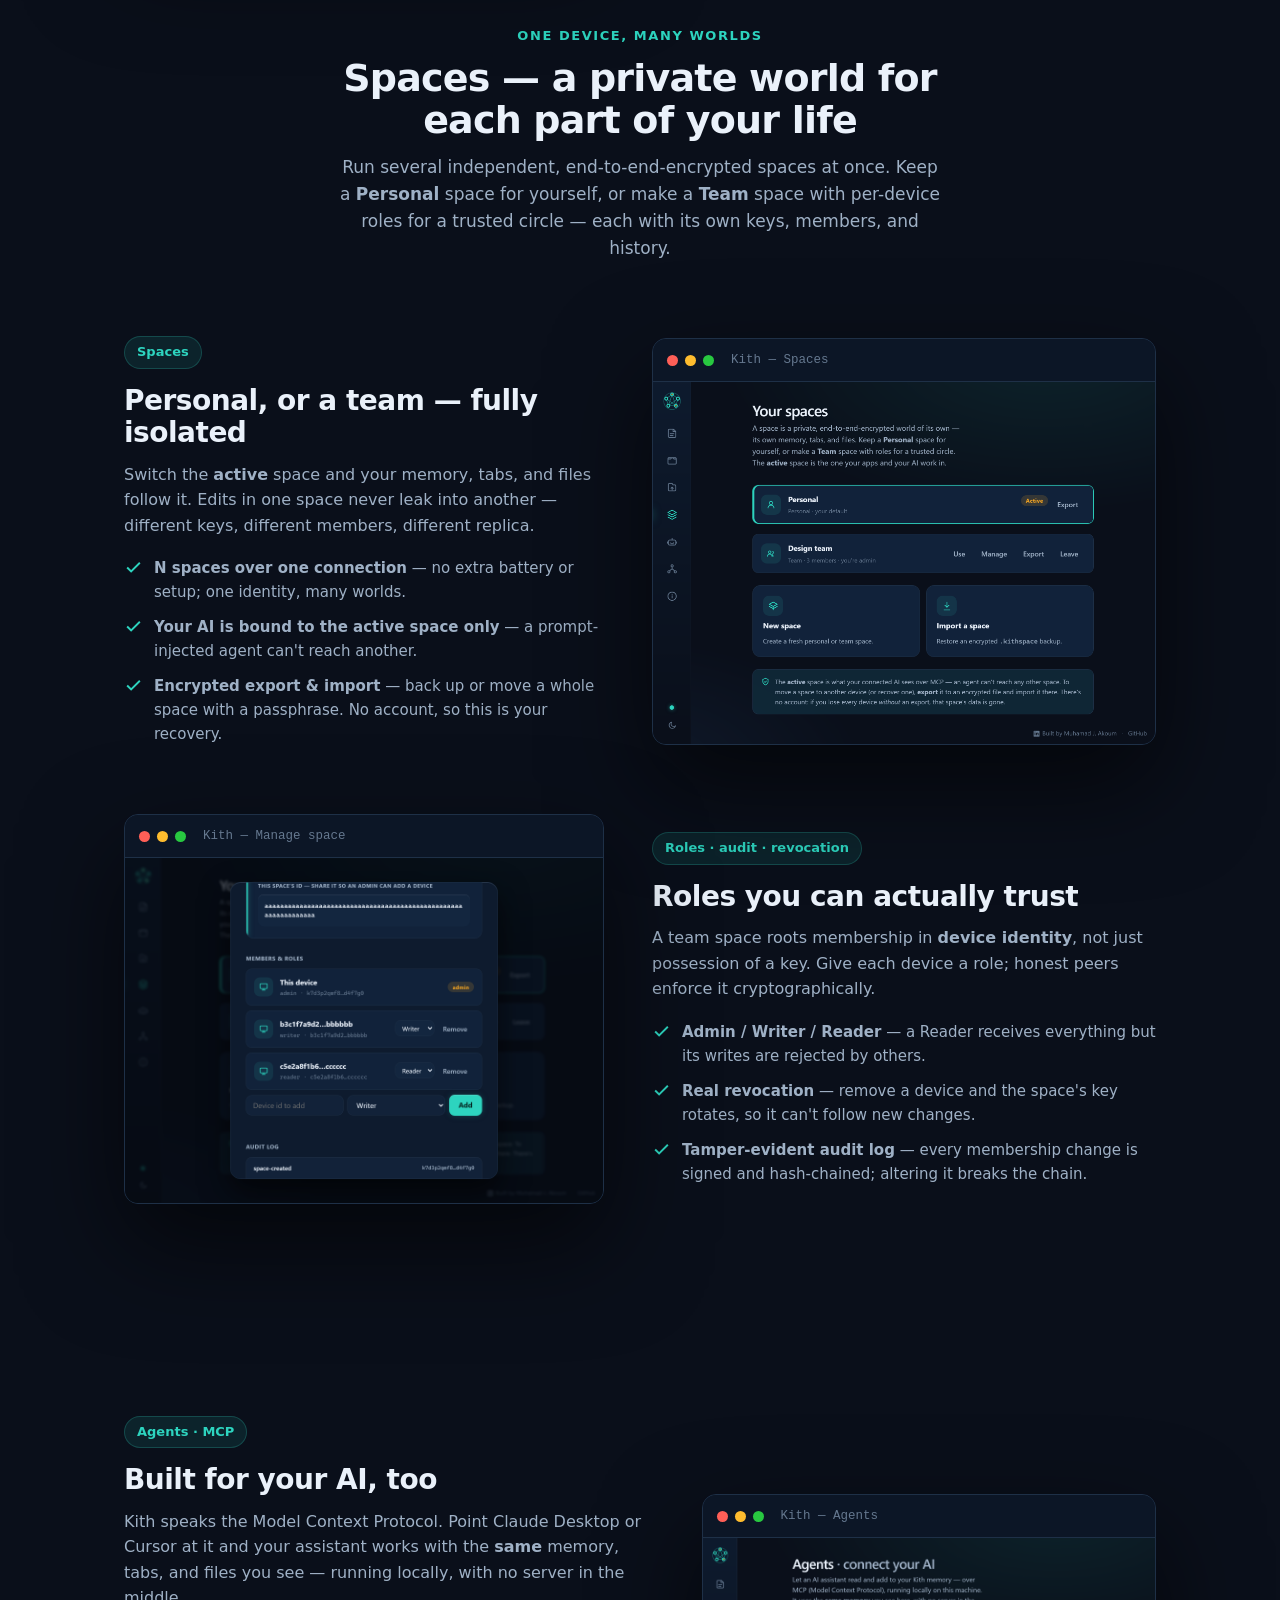
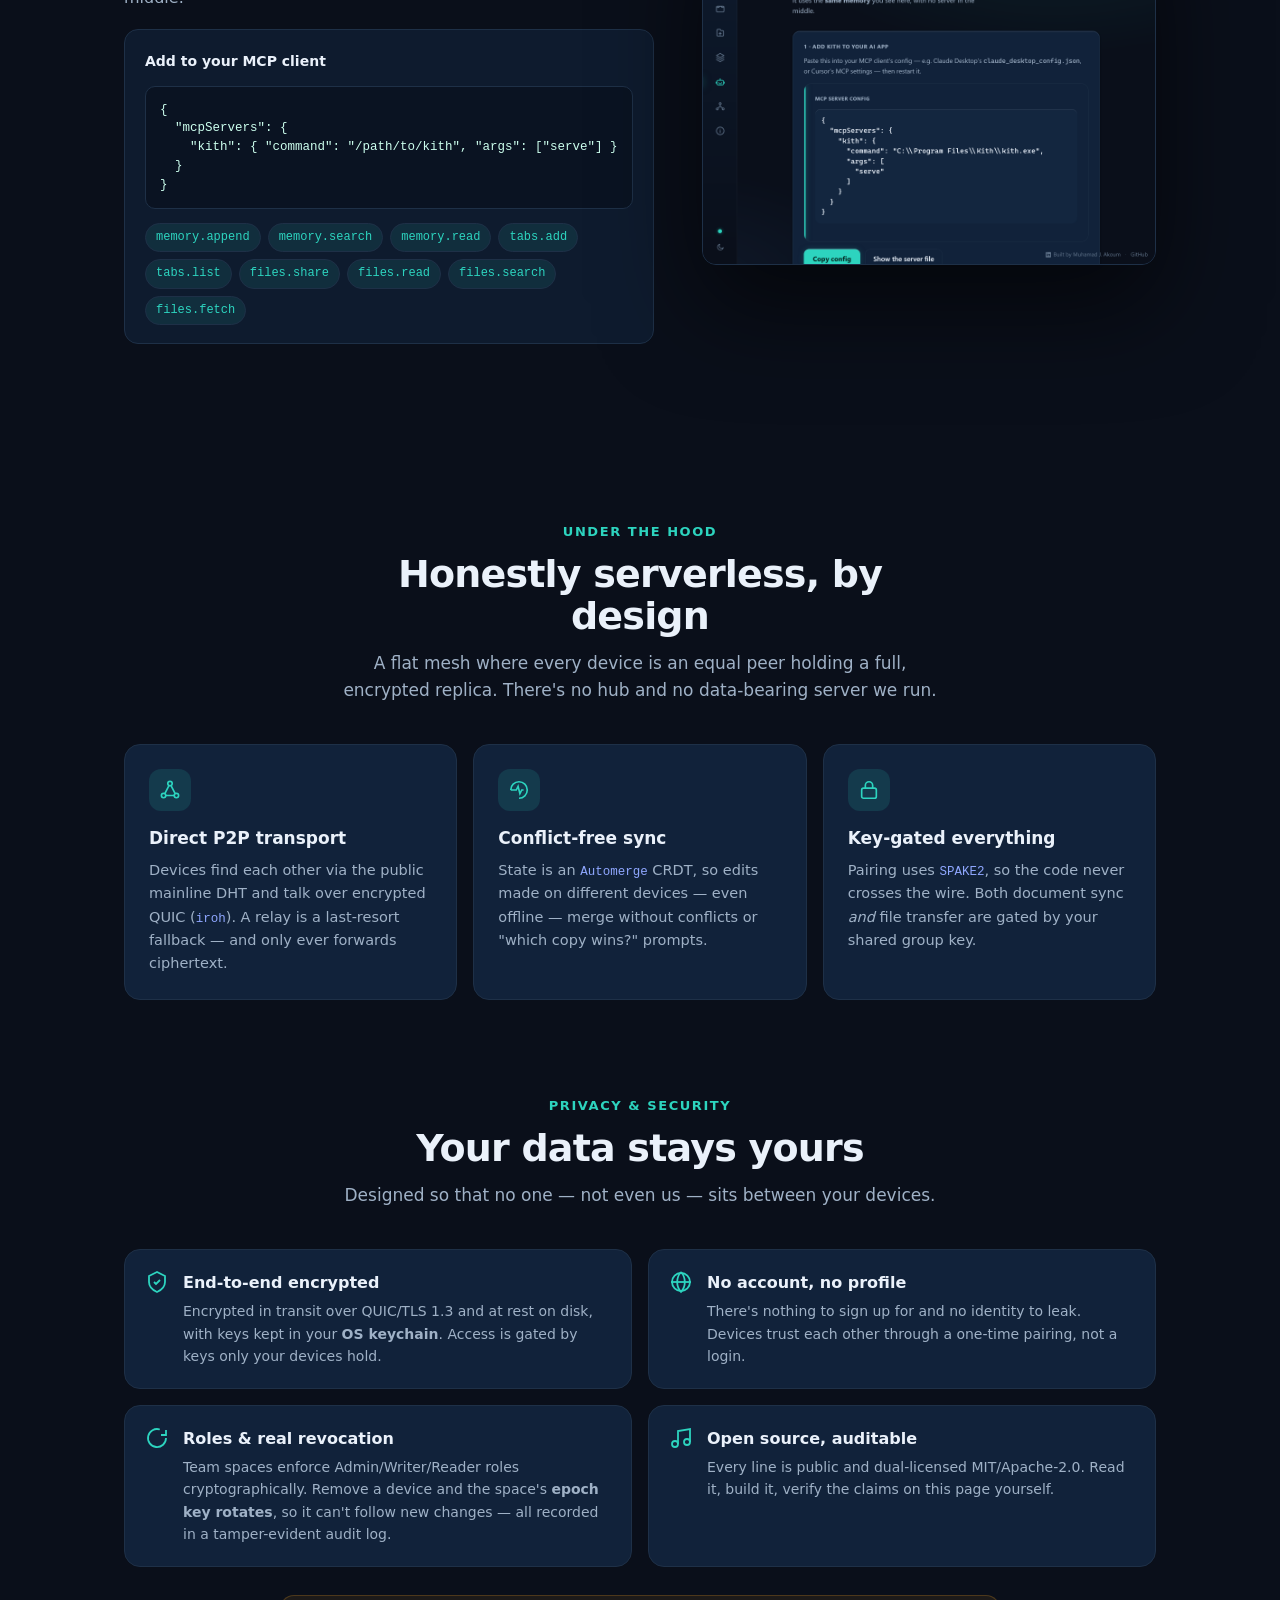
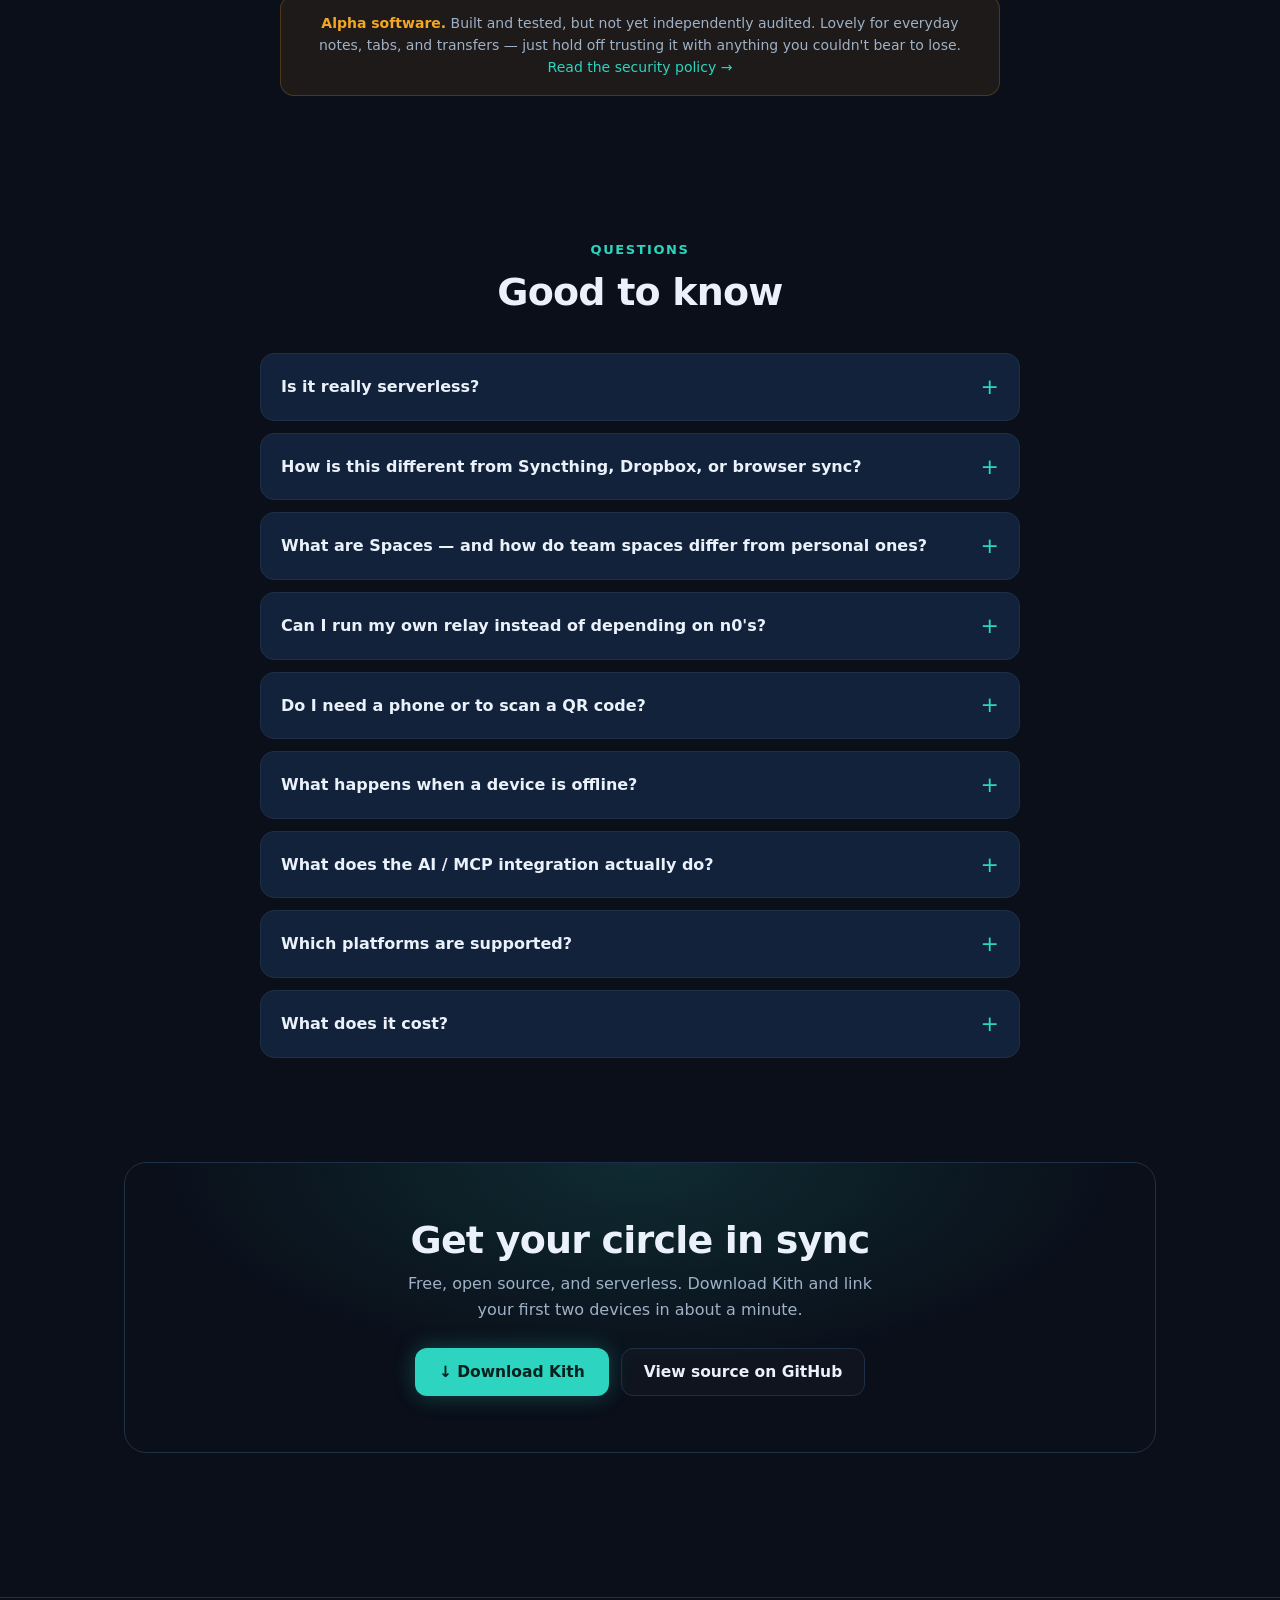
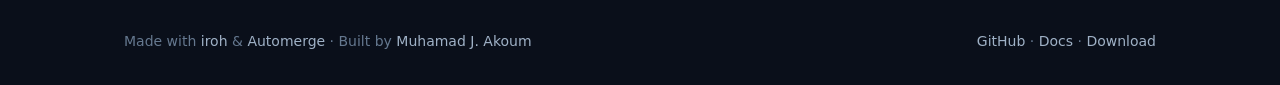
==== commit 85e09e6d: "site: refresh screenshots + add Spaces, roles & audit to the website Recapture all app screenshots (" ====
--- a/www/index.html
+++ b/www/index.html
@@ -227,7 +227,7 @@
       <nav class="links">
         <a href="#journey">Set up</a>
         <a href="#memory">Memory</a>
-        <a href="#files">Files</a>
+        <a href="#spaces">Spaces</a>
         <a href="#ai">For AI</a>
         <a href="#how">How it works</a>
         <a href="#faq">FAQ</a>
@@ -254,6 +254,7 @@
         <span class="pill"><svg viewBox="0 0 24 24" fill="none" stroke="currentColor" stroke-width="2"><circle cx="12" cy="12" r="9"/><path d="M3 12h18M12 3a15 15 0 0 1 0 18M12 3a15 15 0 0 0 0 18"/></svg> Truly serverless</span>
         <span class="pill"><svg viewBox="0 0 24 24" fill="none" stroke="currentColor" stroke-width="2"><path d="M20 6 9 17l-5-5"/></svg> No sign-up</span>
         <span class="pill"><svg viewBox="0 0 24 24" fill="none" stroke="currentColor" stroke-width="2"><path d="m18 16 4-4-4-4M6 8l-4 4 4 4M14.5 4l-5 16"/></svg> MCP-native</span>
+        <span class="pill"><svg viewBox="0 0 24 24" fill="none" stroke="currentColor" stroke-width="2" stroke-linejoin="round"><path d="m12 3 9 5-9 5-9-5 9-5Z"/><path d="m3 13 9 5 9-5"/></svg> Spaces &amp; roles</span>
       </div>
       <div class="hero-shot reveal">
         <div class="window">
@@ -341,6 +342,43 @@
             <li><svg viewBox="0 0 24 24" fill="none" stroke="currentColor" stroke-width="2.4"><path d="M20 6 9 17l-5-5"/></svg><span><b>Manage each file</b> — open its location, rename, or remove the offer.</span></li>
             <li><svg viewBox="0 0 24 24" fill="none" stroke="currentColor" stroke-width="2.4"><path d="M20 6 9 17l-5-5"/></svg><span><b>Recent transfers</b> history: what was sent or received, to whom, and when.</span></li>
             <li><svg viewBox="0 0 24 24" fill="none" stroke="currentColor" stroke-width="2.4"><path d="M20 6 9 17l-5-5"/></svg><span><b>Key-gated</b> — only your linked devices can fetch a byte. A stranger with the hash can't.</span></li>
+          </ul>
+        </div>
+      </div>
+    </section>
+
+    <!-- ============ SPACES ============ -->
+    <section id="spaces" style="padding-top:24px">
+      <div class="sec-head reveal">
+        <div class="kicker">One device, many worlds</div>
+        <h2>Spaces — a private world for each part of your life</h2>
+        <p>Run several independent, end-to-end-encrypted spaces at once. Keep a <b>Personal</b> space for yourself, or make a <b>Team</b> space with per-device roles for a trusted circle — each with its own keys, members, and history.</p>
+      </div>
+
+      <div class="feature reverse reveal">
+        <div class="feature-media"><div class="window"><div class="titlebar"><span class="d r"></span><span class="d y"></span><span class="d g"></span><span class="t">Kith — Spaces</span></div><img src="screenshots/spaces.png" alt="Kith Spaces view: a Personal space marked Active, a Design team space showing 3 members and your admin role with Use / Manage / Export / Leave controls, plus New space and Import a space cards." width="2000" height="1440" loading="lazy" /></div></div>
+        <div class="feature-copy">
+          <span class="tag">Spaces</span>
+          <h3>Personal, or a team — fully isolated</h3>
+          <p>Switch the <b>active</b> space and your memory, tabs, and files follow it. Edits in one space never leak into another — different keys, different members, different replica.</p>
+          <ul class="checks">
+            <li><svg viewBox="0 0 24 24" fill="none" stroke="currentColor" stroke-width="2.4"><path d="M20 6 9 17l-5-5"/></svg><span><b>N spaces over one connection</b> — no extra battery or setup; one identity, many worlds.</span></li>
+            <li><svg viewBox="0 0 24 24" fill="none" stroke="currentColor" stroke-width="2.4"><path d="M20 6 9 17l-5-5"/></svg><span><b>Your AI is bound to the active space only</b> — a prompt-injected agent can't reach another.</span></li>
+            <li><svg viewBox="0 0 24 24" fill="none" stroke="currentColor" stroke-width="2.4"><path d="M20 6 9 17l-5-5"/></svg><span><b>Encrypted export &amp; import</b> — back up or move a whole space with a passphrase. No account, so this is your recovery.</span></li>
+          </ul>
+        </div>
+      </div>
+
+      <div class="feature reveal">
+        <div class="feature-media"><div class="window"><div class="titlebar"><span class="d r"></span><span class="d y"></span><span class="d g"></span><span class="t">Kith — Manage space</span></div><img src="screenshots/space-manage.png" alt="Kith team-space manager: members with Admin, Writer and Reader roles, role dropdowns and Remove buttons, an add-by-device-id row, and a tamper-evident audit log." width="2000" height="1440" loading="lazy" /></div></div>
+        <div class="feature-copy">
+          <span class="tag">Roles · audit · revocation</span>
+          <h3>Roles you can actually trust</h3>
+          <p>A team space roots membership in <b>device identity</b>, not just possession of a key. Give each device a role; honest peers enforce it cryptographically.</p>
+          <ul class="checks">
+            <li><svg viewBox="0 0 24 24" fill="none" stroke="currentColor" stroke-width="2.4"><path d="M20 6 9 17l-5-5"/></svg><span><b>Admin / Writer / Reader</b> — a Reader receives everything but its writes are rejected by others.</span></li>
+            <li><svg viewBox="0 0 24 24" fill="none" stroke="currentColor" stroke-width="2.4"><path d="M20 6 9 17l-5-5"/></svg><span><b>Real revocation</b> — remove a device and the space's key rotates, so it can't follow new changes.</span></li>
+            <li><svg viewBox="0 0 24 24" fill="none" stroke="currentColor" stroke-width="2.4"><path d="M20 6 9 17l-5-5"/></svg><span><b>Tamper-evident audit log</b> — every membership change is signed and hash-chained; altering it breaks the chain.</span></li>
           </ul>
         </div>
       </div>
@@ -364,7 +402,7 @@
             <div class="tools">
               <span class="tool">memory.append</span><span class="tool">memory.search</span><span class="tool">memory.read</span>
               <span class="tool">tabs.add</span><span class="tool">tabs.list</span>
-              <span class="tool">files.share</span><span class="tool">files.fetch</span>
+              <span class="tool">files.share</span><span class="tool">files.read</span><span class="tool">files.search</span><span class="tool">files.fetch</span>
             </div>
           </div>
         </div>
@@ -405,9 +443,9 @@
         <p>Designed so that no one — not even us — sits between your devices.</p>
       </div>
       <div class="sec-grid">
-        <div class="scard reveal"><svg viewBox="0 0 24 24" fill="none" stroke="currentColor" stroke-width="1.8"><path d="M12 2 4 6v6c0 5 3.5 8 8 10 4.5-2 8-5 8-10V6Z"/><path d="m9 12 2 2 4-4"/></svg><div><h3>End-to-end encrypted</h3><p>Encrypted in transit over QUIC/TLS 1.3 and encrypted at rest on disk. Access is gated by a shared group key only your devices hold.</p></div></div>
+        <div class="scard reveal"><svg viewBox="0 0 24 24" fill="none" stroke="currentColor" stroke-width="1.8"><path d="M12 2 4 6v6c0 5 3.5 8 8 10 4.5-2 8-5 8-10V6Z"/><path d="m9 12 2 2 4-4"/></svg><div><h3>End-to-end encrypted</h3><p>Encrypted in transit over QUIC/TLS 1.3 and at rest on disk, with keys kept in your <b>OS keychain</b>. Access is gated by keys only your devices hold.</p></div></div>
         <div class="scard reveal"><svg viewBox="0 0 24 24" fill="none" stroke="currentColor" stroke-width="1.8"><circle cx="12" cy="12" r="9"/><path d="M2 12h20"/><path d="M12 2a15 15 0 0 1 0 20 15 15 0 0 1 0-20"/></svg><div><h3>No account, no profile</h3><p>There's nothing to sign up for and no identity to leak. Devices trust each other through a one-time pairing, not a login.</p></div></div>
-        <div class="scard reveal"><svg viewBox="0 0 24 24" fill="none" stroke="currentColor" stroke-width="1.8"><path d="M21 12a9 9 0 1 1-6.2-8.5"/><path d="M21 4v5h-5"/></svg><div><h3>Revoke any time</h3><p>Unlink a device, or hit <b>Reset &amp; re-key</b> to rotate the group key so a removed device can no longer sync — even if it kept a copy.</p></div></div>
+        <div class="scard reveal"><svg viewBox="0 0 24 24" fill="none" stroke="currentColor" stroke-width="1.8"><path d="M21 12a9 9 0 1 1-6.2-8.5"/><path d="M21 4v5h-5"/></svg><div><h3>Roles &amp; real revocation</h3><p>Team spaces enforce Admin/Writer/Reader roles cryptographically. Remove a device and the space's <b>epoch key rotates</b>, so it can't follow new changes — all recorded in a tamper-evident audit log.</p></div></div>
         <div class="scard reveal"><svg viewBox="0 0 24 24" fill="none" stroke="currentColor" stroke-width="1.8"><path d="M9 18V5l12-2v13"/><circle cx="6" cy="18" r="3"/><circle cx="18" cy="16" r="3"/></svg><div><h3>Open source, auditable</h3><p>Every line is public and dual-licensed MIT/Apache-2.0. Read it, build it, verify the claims on this page yourself.</p></div></div>
       </div>
       <div style="height:28px"></div>
@@ -423,6 +461,8 @@
       <div class="faq">
         <details class="reveal"><summary>Is it really serverless?</summary><p>Yes. Devices discover each other through the public mainline DHT and connect directly over QUIC. A relay is used only as a fallback when a direct connection can't be made, and it only ever forwards encrypted bytes it can't read. There's no data-bearing server we operate.</p></details>
         <details class="reveal"><summary>How is this different from Syncthing, Dropbox, or browser sync?</summary><p>No account and no cloud, for one. And Kith isn't just folders — it's a small platform (memory + tabs + files) that's MCP-native, so your AI assistant can use the same data locally. Because state is a CRDT, you get conflict-free merges instead of "file (conflicted copy)" duplicates.</p></details>
+        <details class="reveal"><summary>What are Spaces — and how do team spaces differ from personal ones?</summary><p>A space is a separate, end-to-end-encrypted world with its own keys, members, and data. A <b>Personal</b> space is just your own devices (everyone's a full writer). A <b>Team</b> space adds per-device roles — Admin, Writer, Reader — rooted in each device's identity and enforced cryptographically: a Reader receives everything but can't get writes accepted by others, and removing a device rotates the space's key so it can't follow new changes. To move or back up a space, export it to an encrypted, passphrase-protected file and import it elsewhere — since there's no account, that's your recovery path.</p></details>
+        <details class="reveal"><summary>Can I run my own relay instead of depending on n0's?</summary><p>Yes. Kith ships serverless by default (public DHT discovery + n0's free relays as a fallback), but you can point it at your own relay and discovery in <b>Settings → Network</b>. The repo's <code>infra/</code> folder has ready-to-deploy relay + DNS containers and a step-by-step guide.</p></details>
         <details class="reveal"><summary>Do I need a phone or to scan a QR code?</summary><p>No. Linking is computer-to-computer with a short one-time code you paste. No phone app, no camera, no QR.</p></details>
         <details class="reveal"><summary>What happens when a device is offline?</summary><p>You keep working. Edits are stored locally and sync automatically the next time your devices can reach each other — nothing is lost.</p></details>
         <details class="reveal"><summary>What does the AI / MCP integration actually do?</summary><p>Run <code>kith serve</code> (it's the same app binary) and point Claude Desktop or Cursor at it. Your assistant gets <code>memory.*</code>, <code>tabs.*</code>, and <code>files.*</code> tools operating on your local data — with no server in between.</p></details>
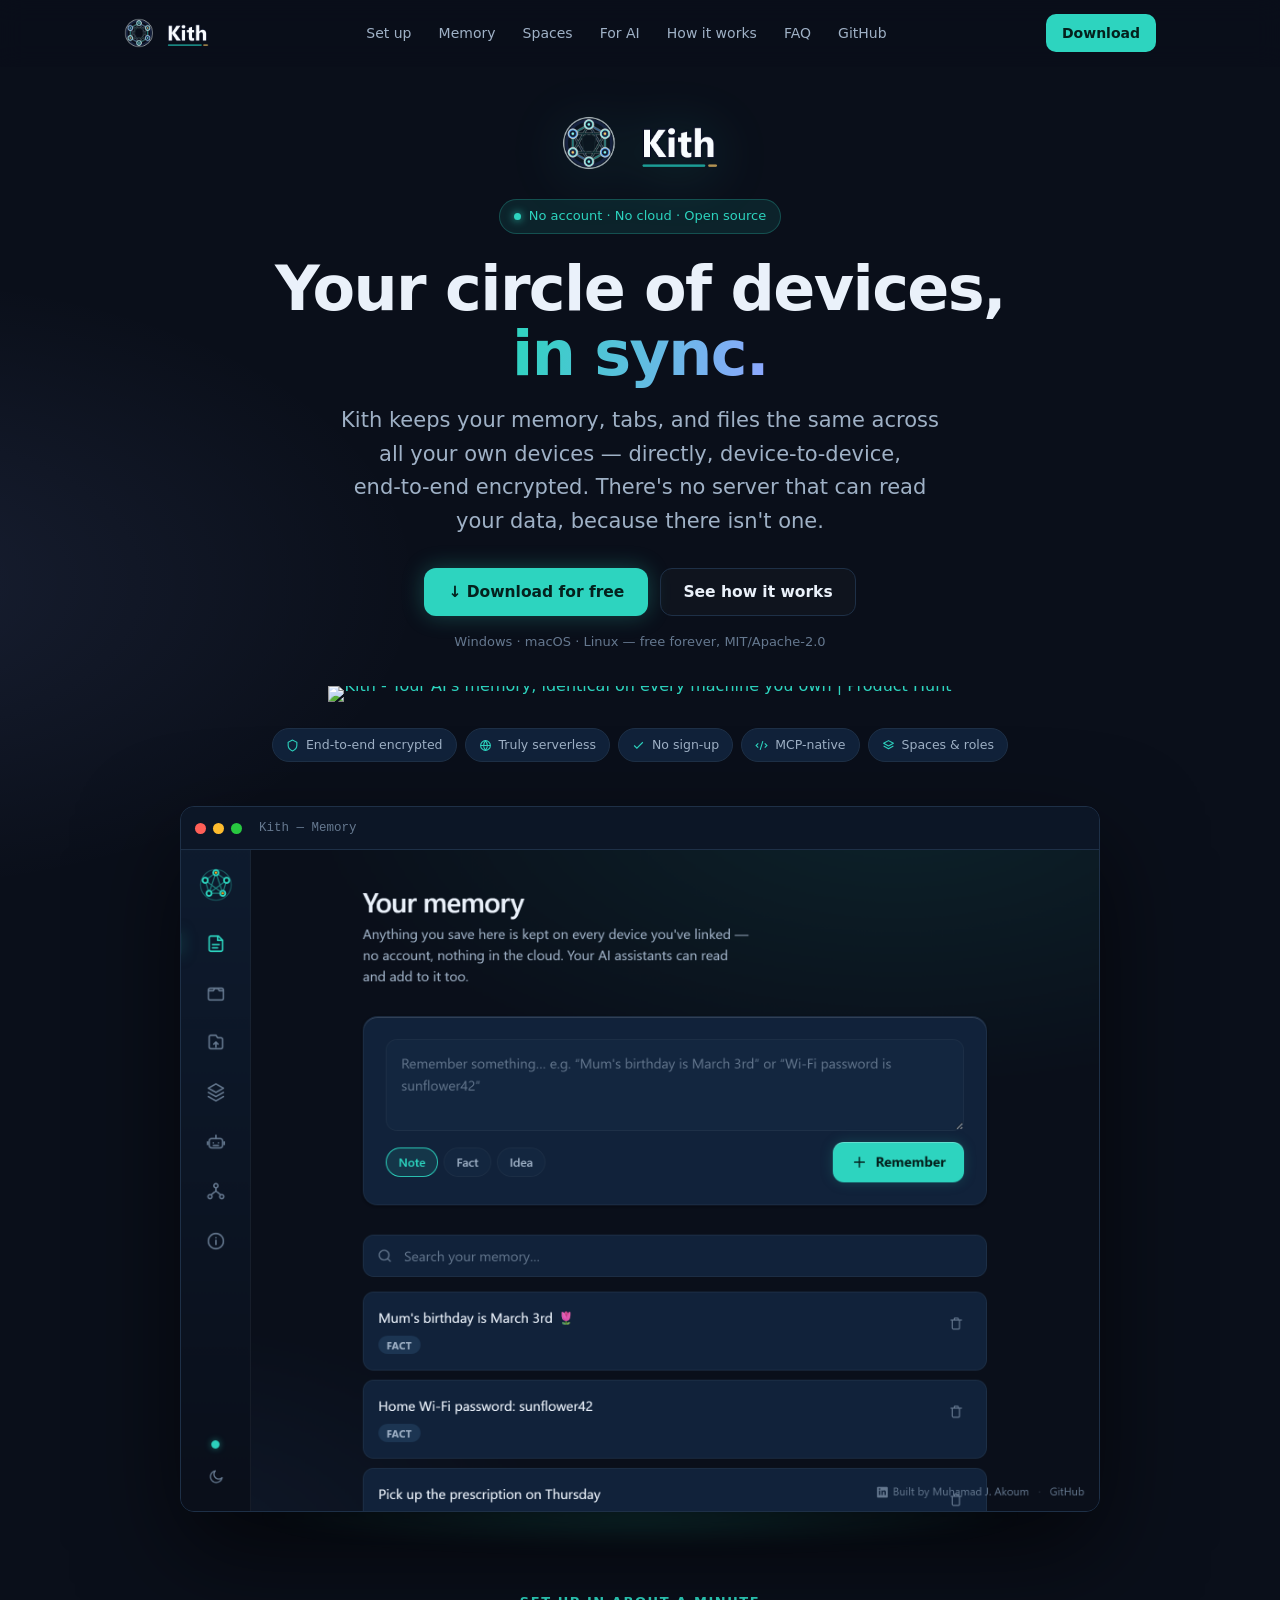
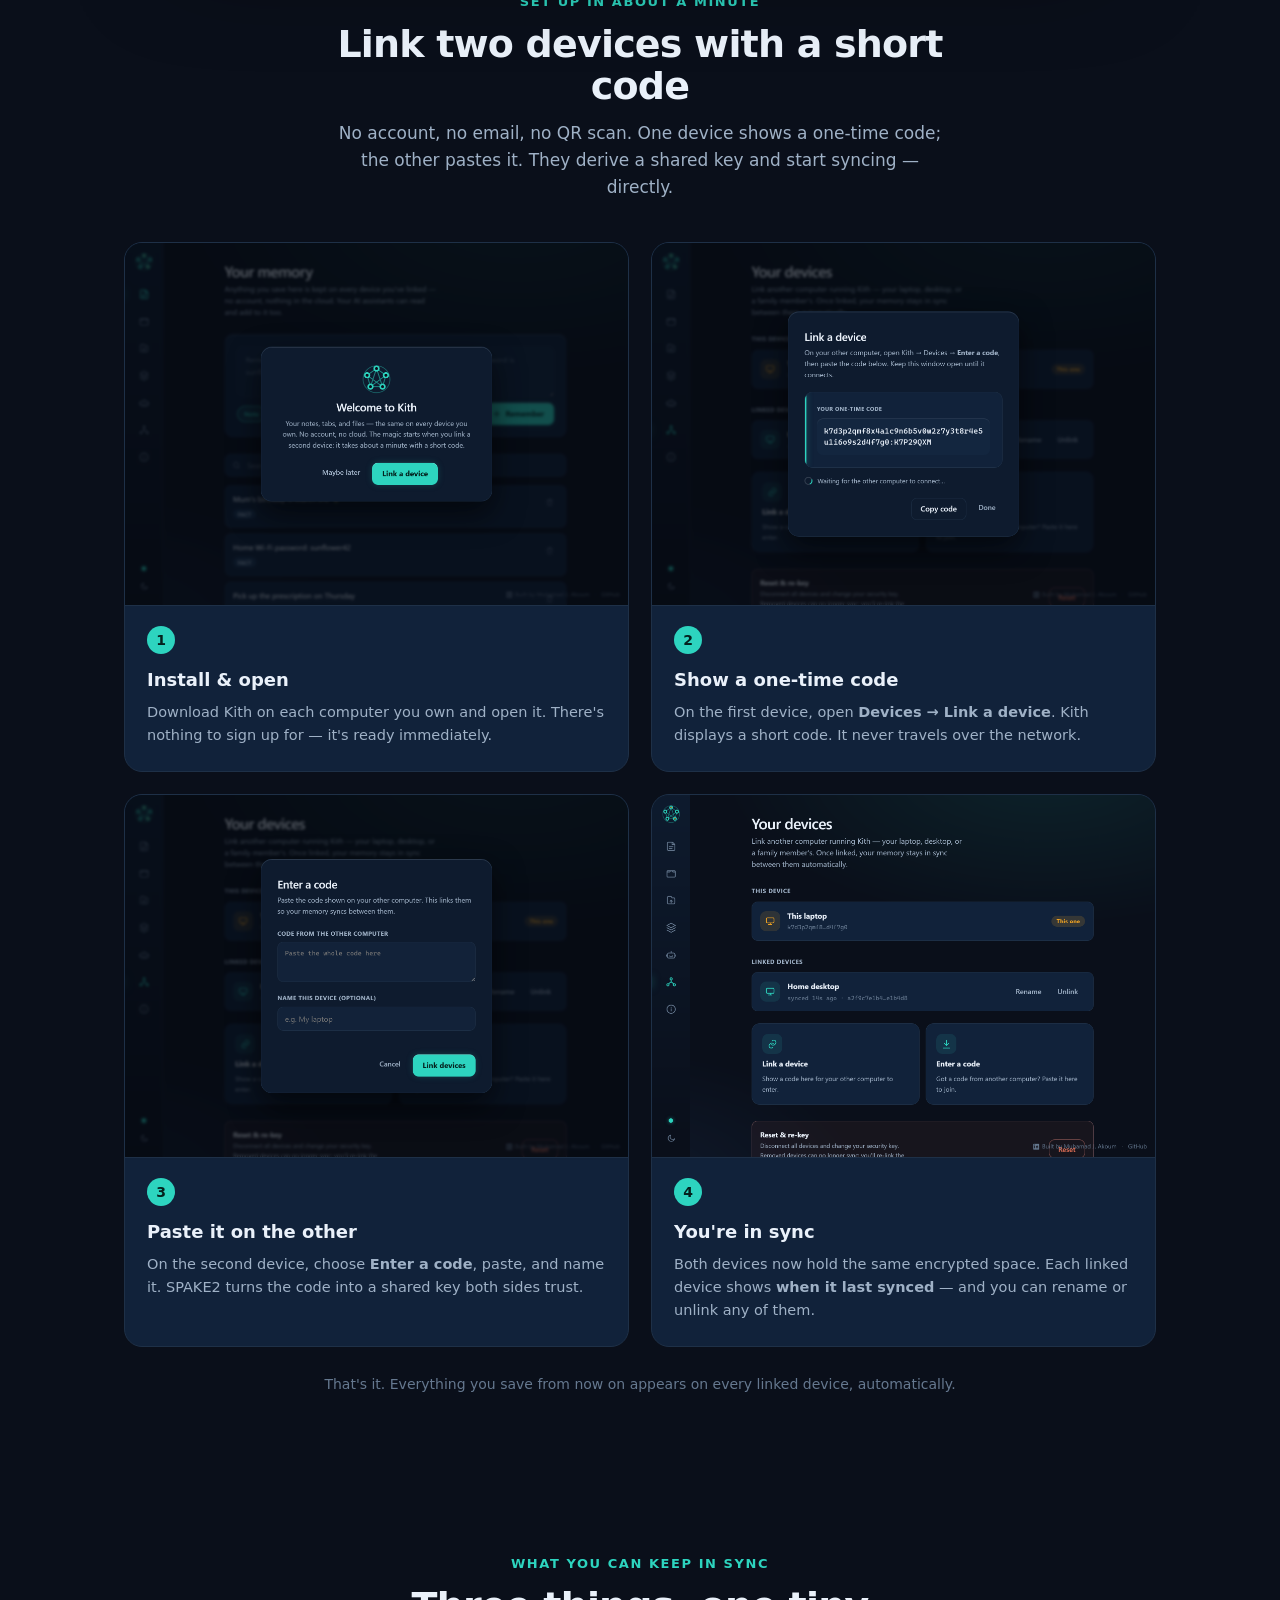
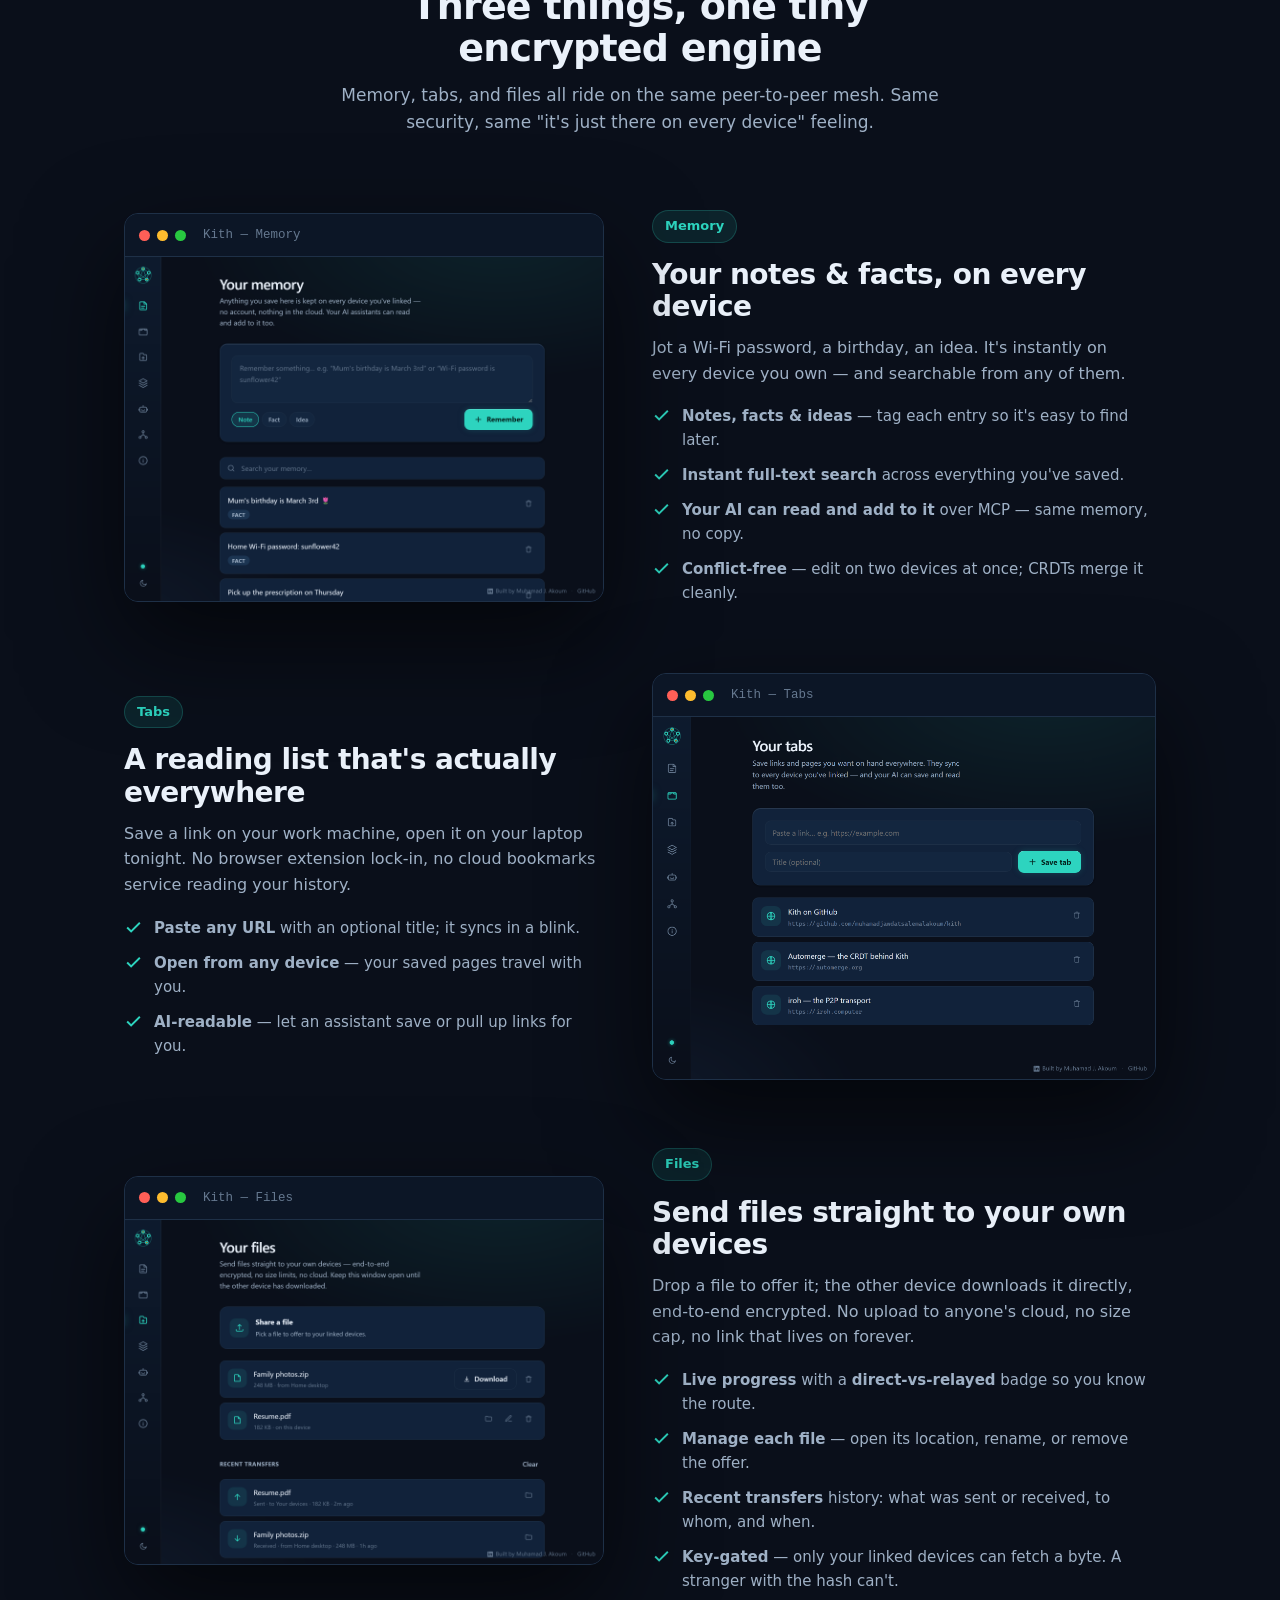
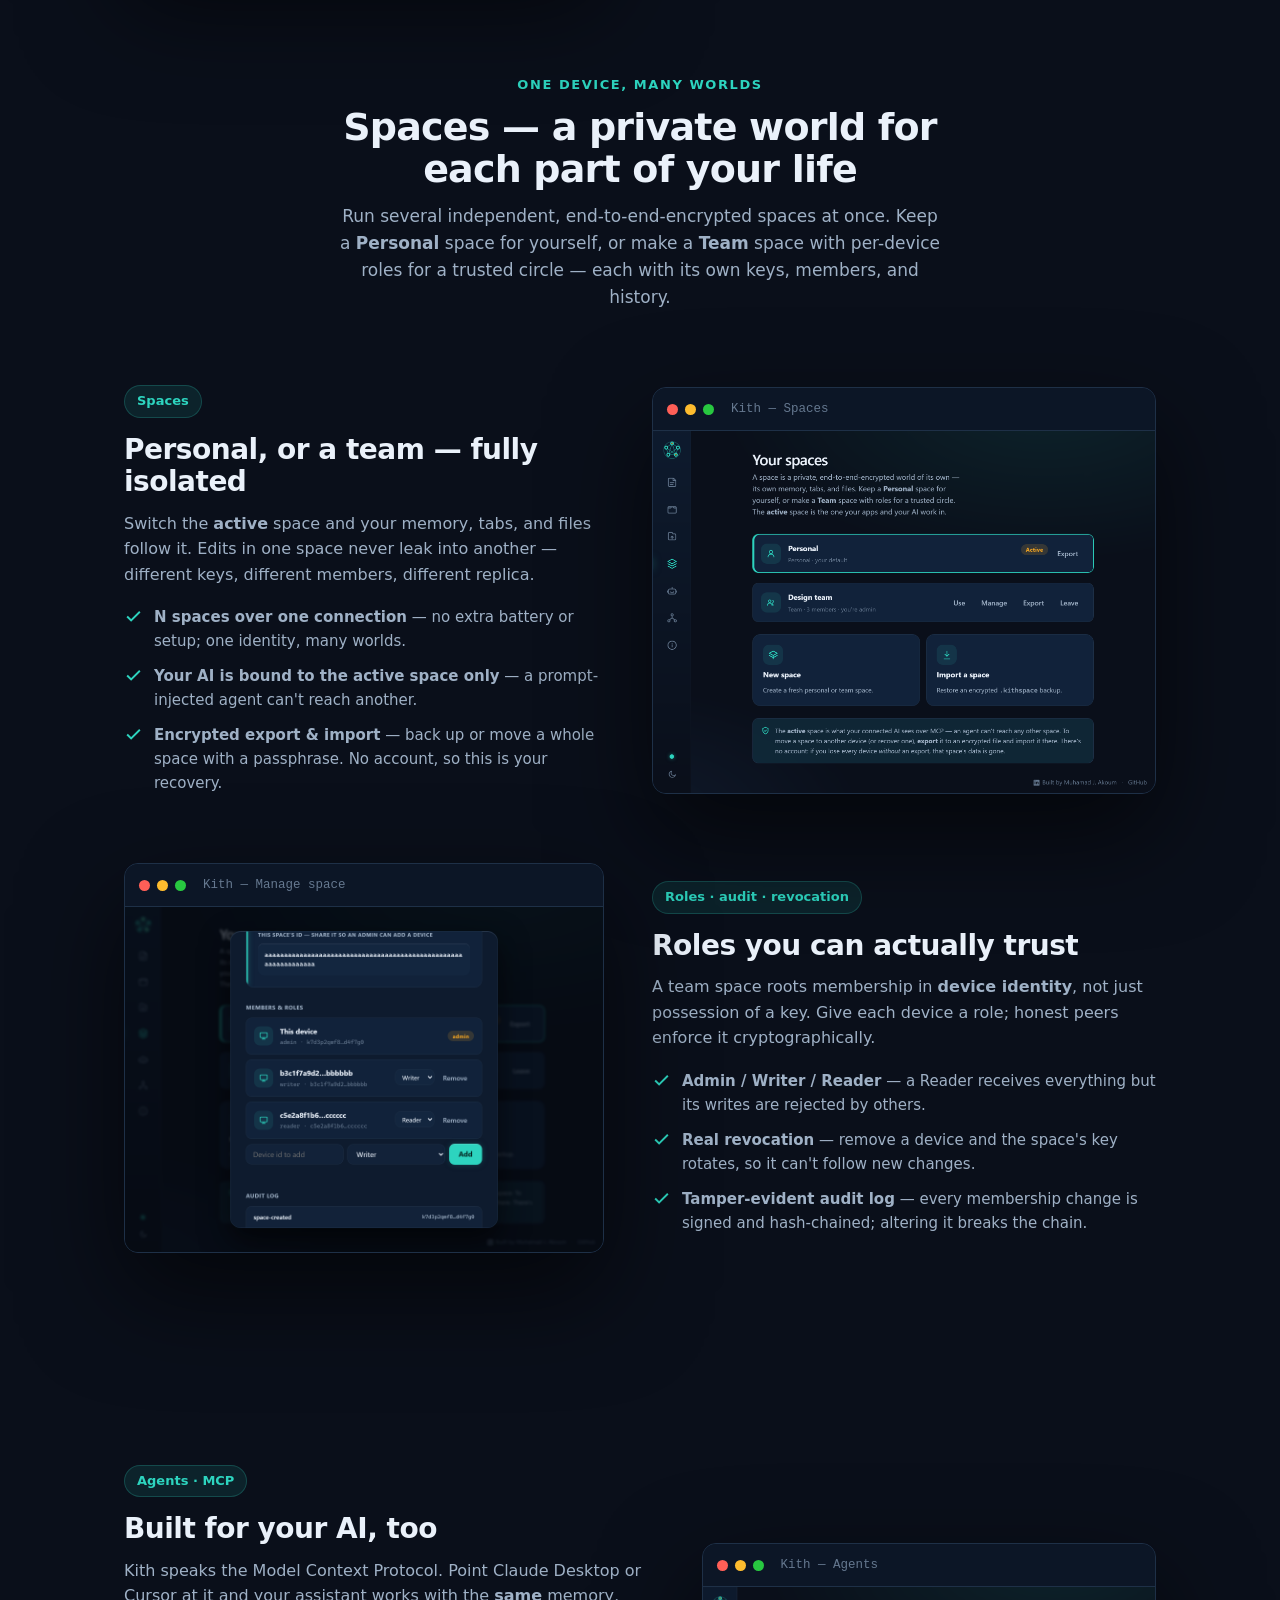
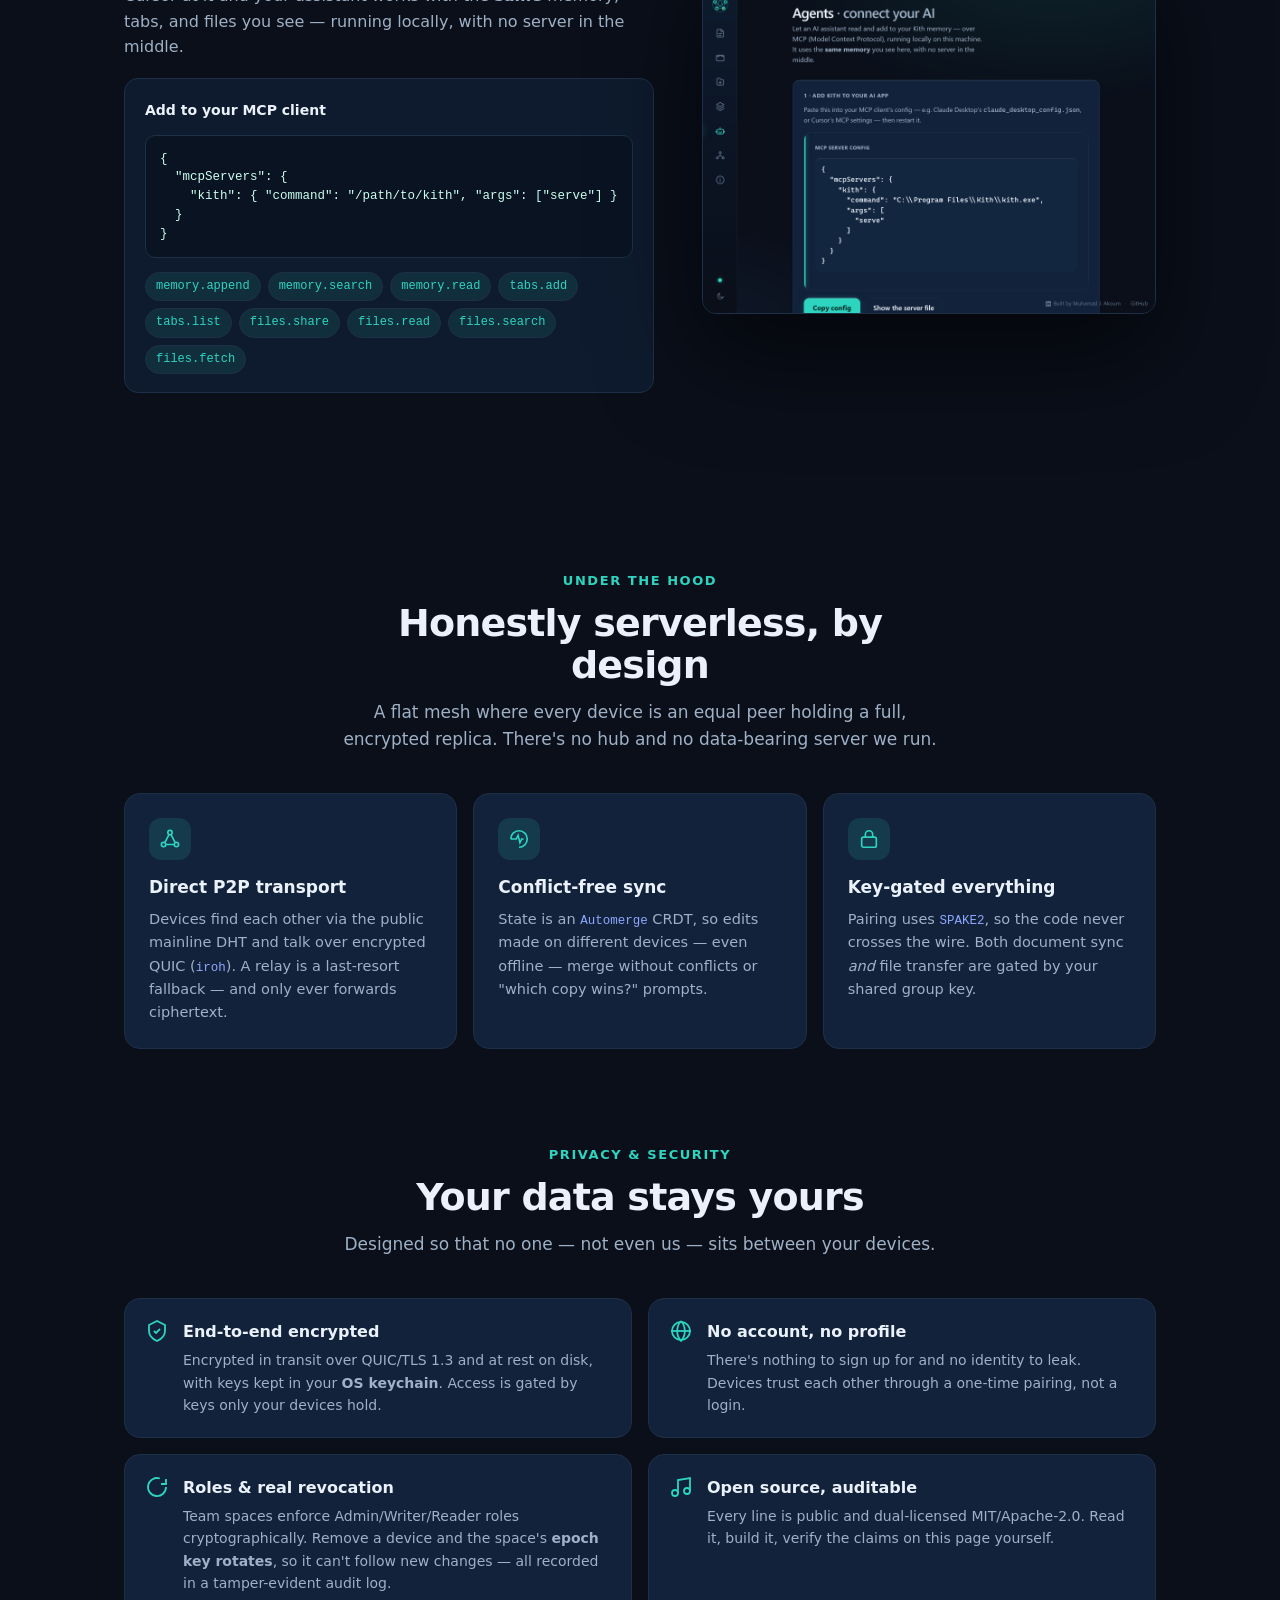
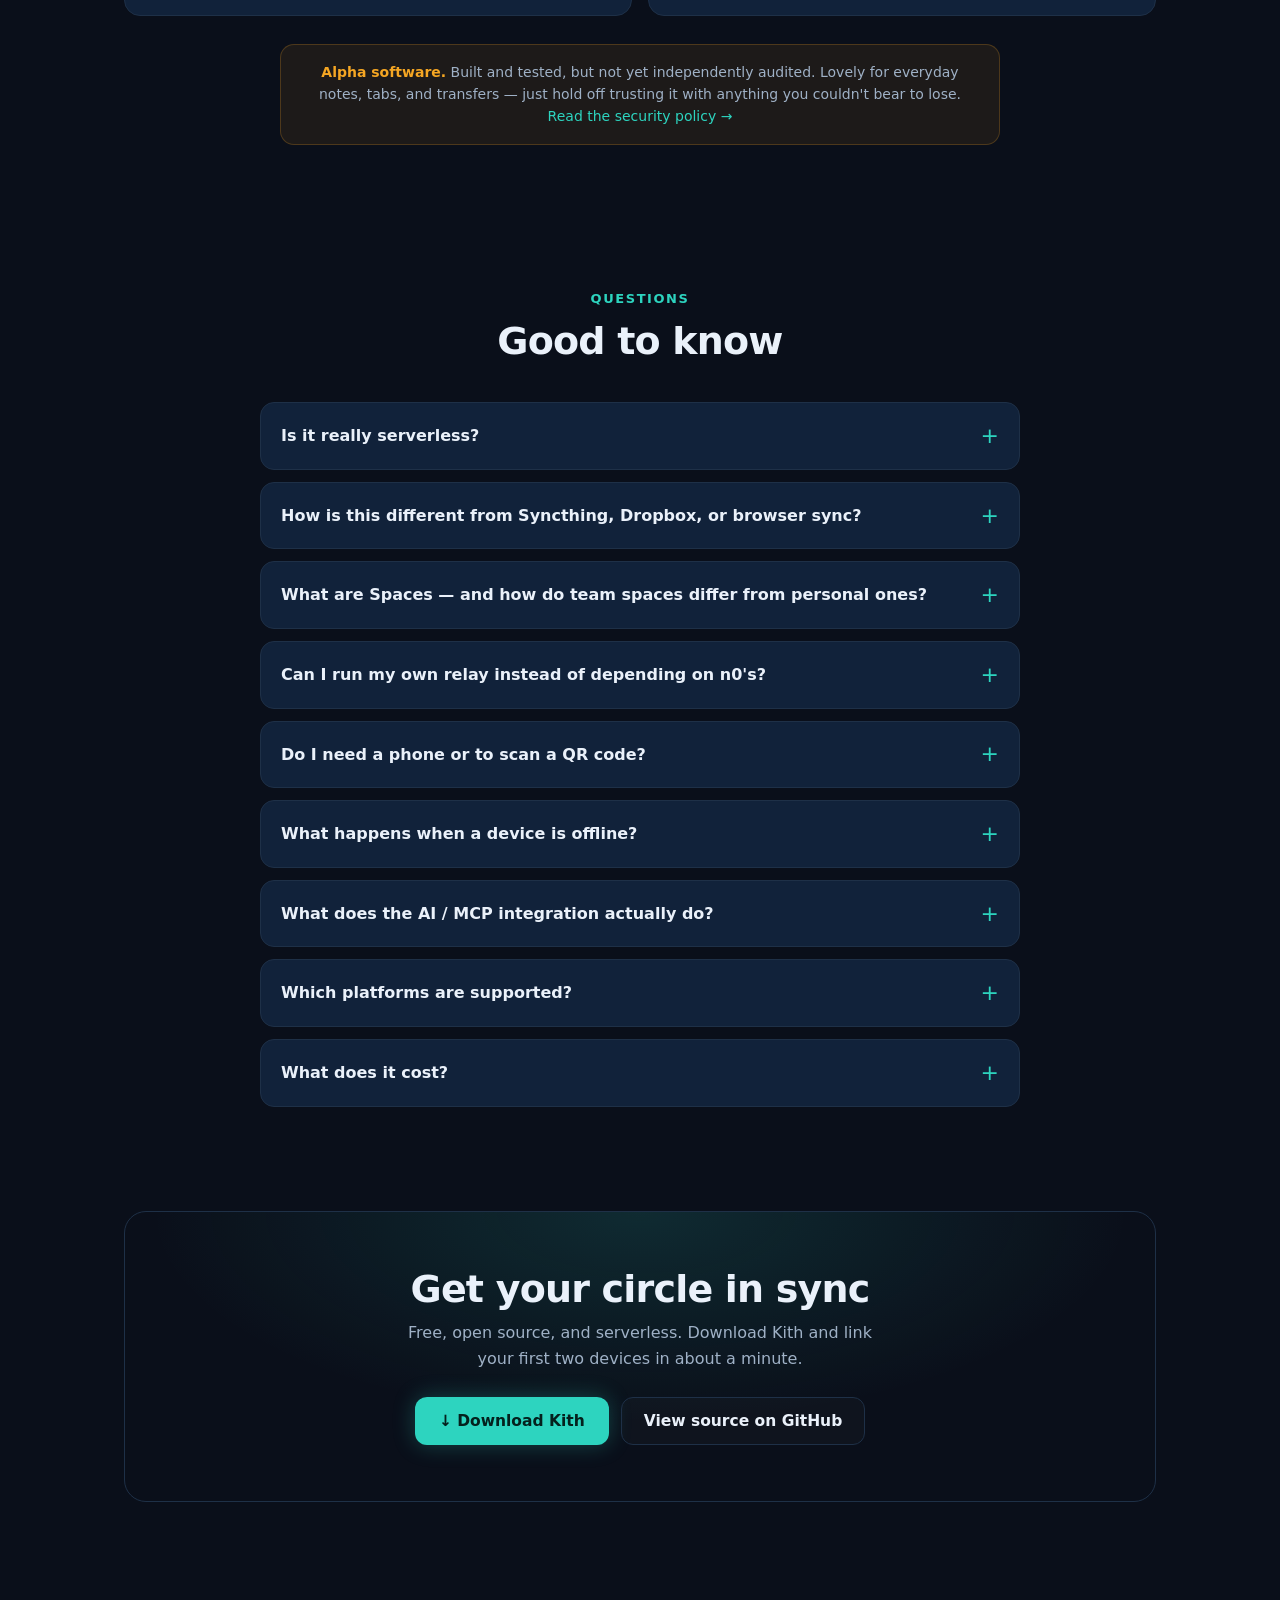
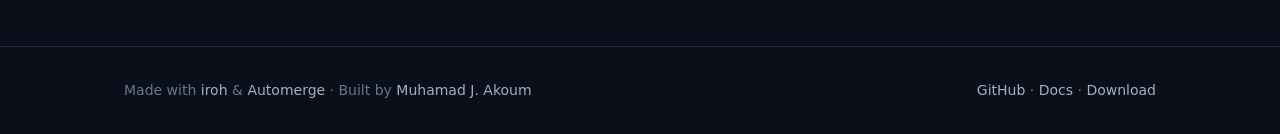
==== commit d6db6434: "site: add Product Hunt featured badge to the hero" ====
--- a/www/index.html
+++ b/www/index.html
@@ -249,6 +249,7 @@
         <a class="btn-ghost" href="#journey">See how it works</a>
       </div>
       <p class="micro">Windows · macOS · Linux — free forever, MIT/Apache-2.0</p>
+      <a class="ph-badge" href="https://www.producthunt.com/products/kith-your-circle-of-devices-in-sync?embed=true&amp;utm_source=badge-featured&amp;utm_medium=badge&amp;utm_campaign=badge-kith" target="_blank" rel="noopener noreferrer" style="display:inline-block;margin-top:20px;line-height:0"><img alt="Kith - Your AI's memory, identical on every machine you own | Product Hunt" width="250" height="54" src="https://api.producthunt.com/widgets/embed-image/v1/featured.svg?post_id=1178645&amp;theme=light&amp;t=1782215852424" /></a>
       <div class="pills">
         <span class="pill"><svg viewBox="0 0 24 24" fill="none" stroke="currentColor" stroke-width="2"><path d="M12 2 4 6v6c0 5 3.5 8 8 10 4.5-2 8-5 8-10V6Z"/></svg> End-to-end encrypted</span>
         <span class="pill"><svg viewBox="0 0 24 24" fill="none" stroke="currentColor" stroke-width="2"><circle cx="12" cy="12" r="9"/><path d="M3 12h18M12 3a15 15 0 0 1 0 18M12 3a15 15 0 0 0 0 18"/></svg> Truly serverless</span>
